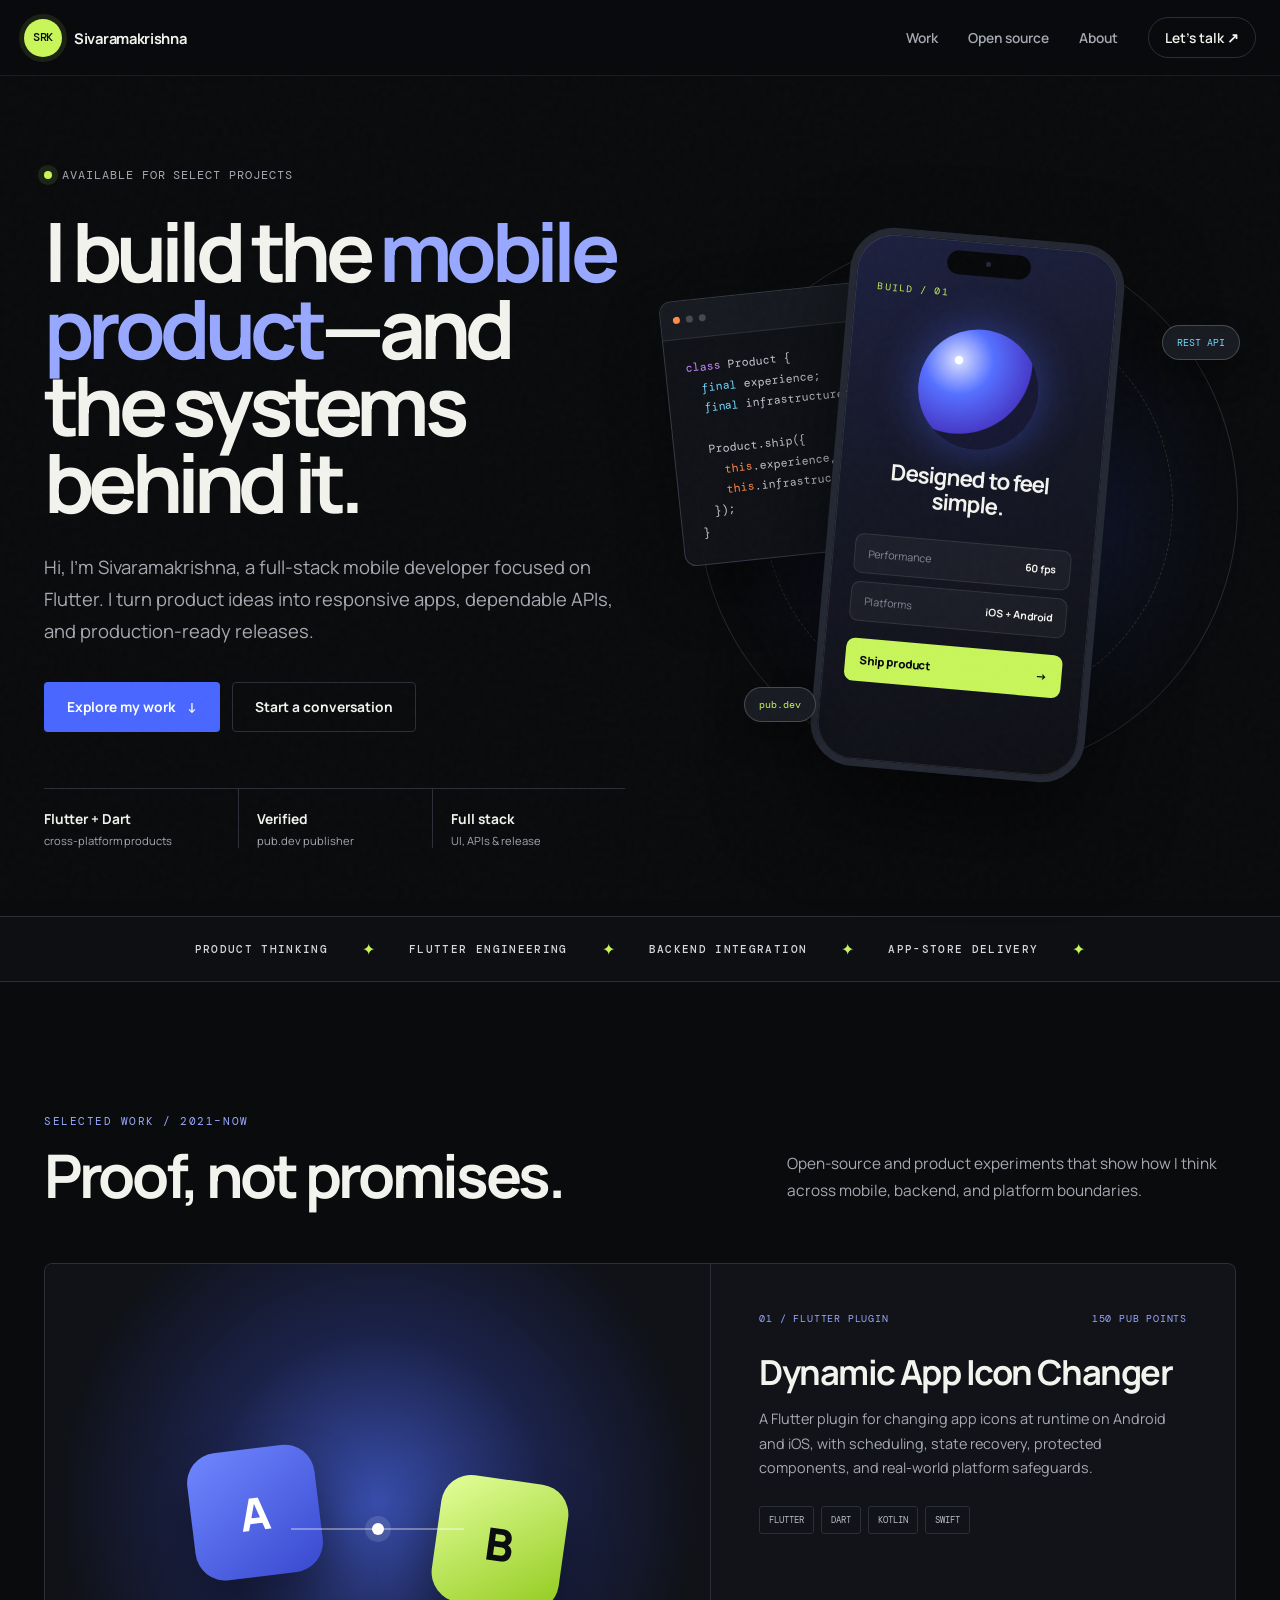
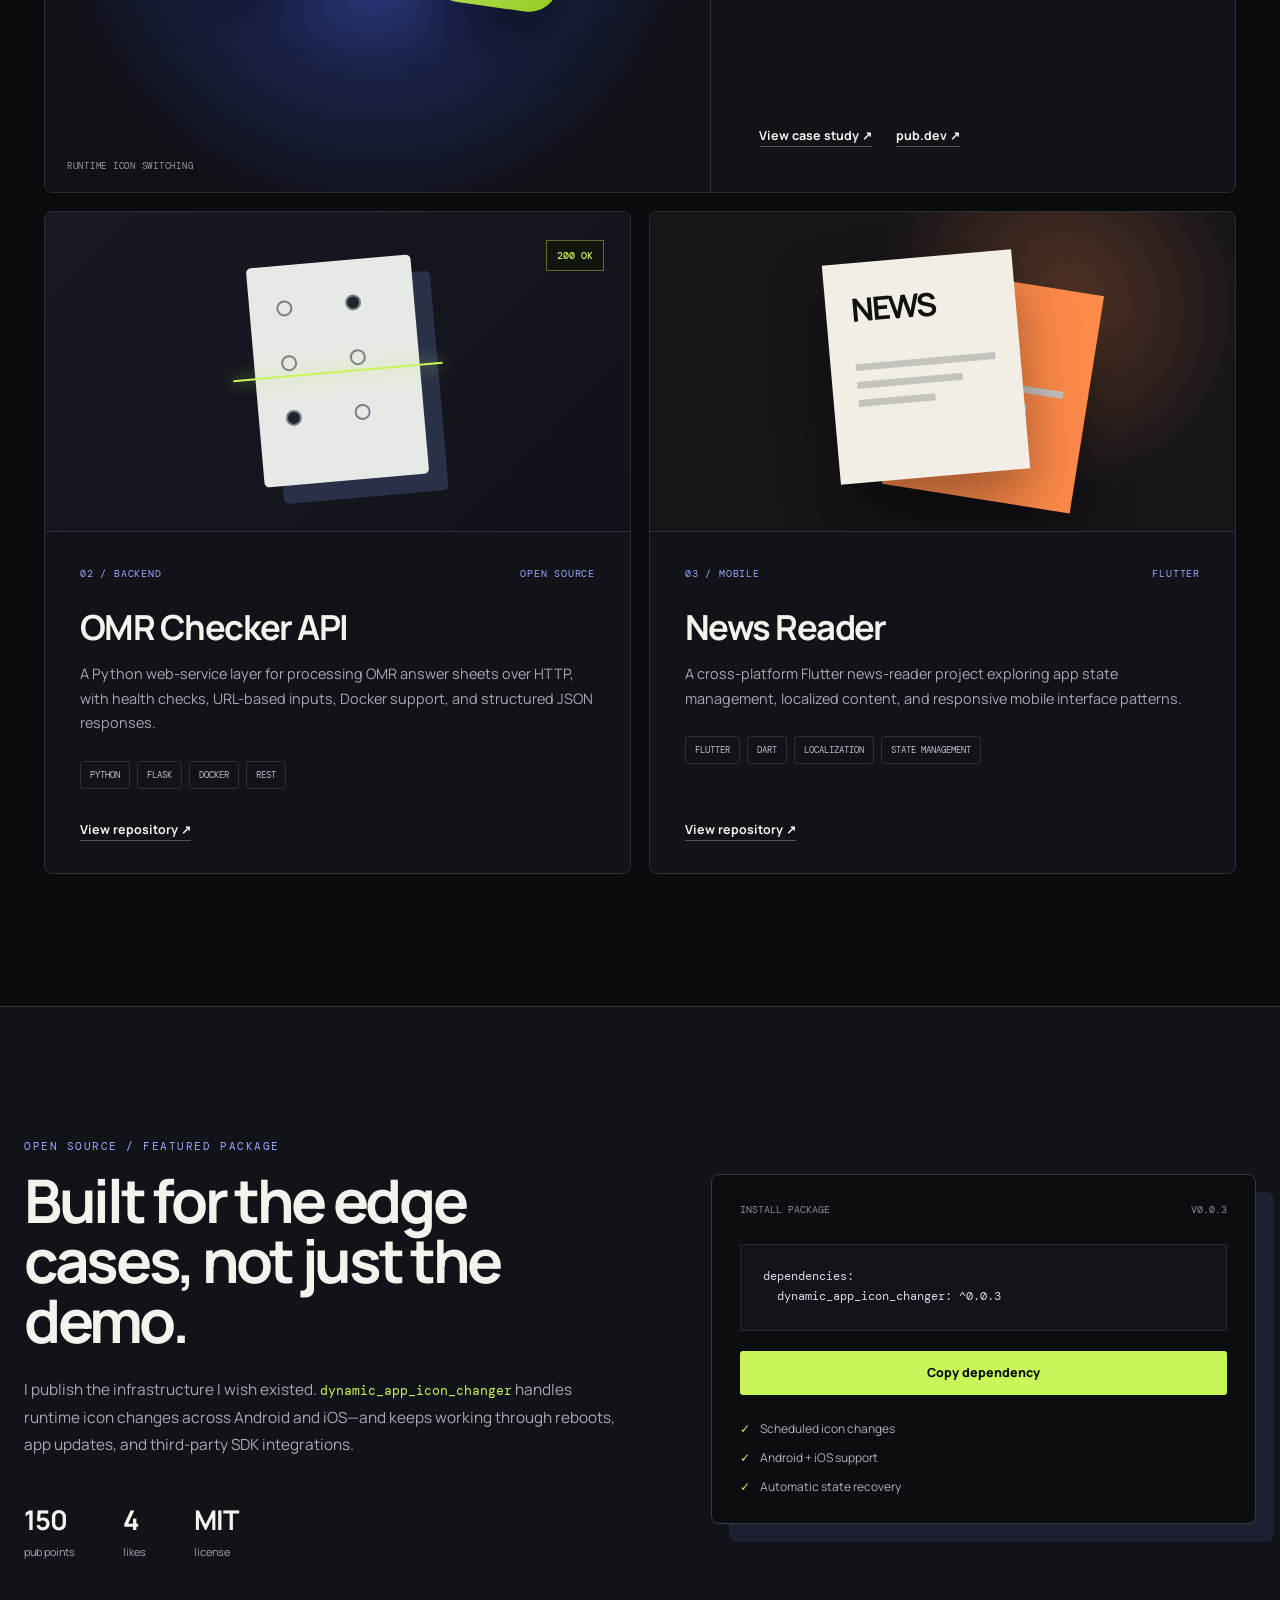
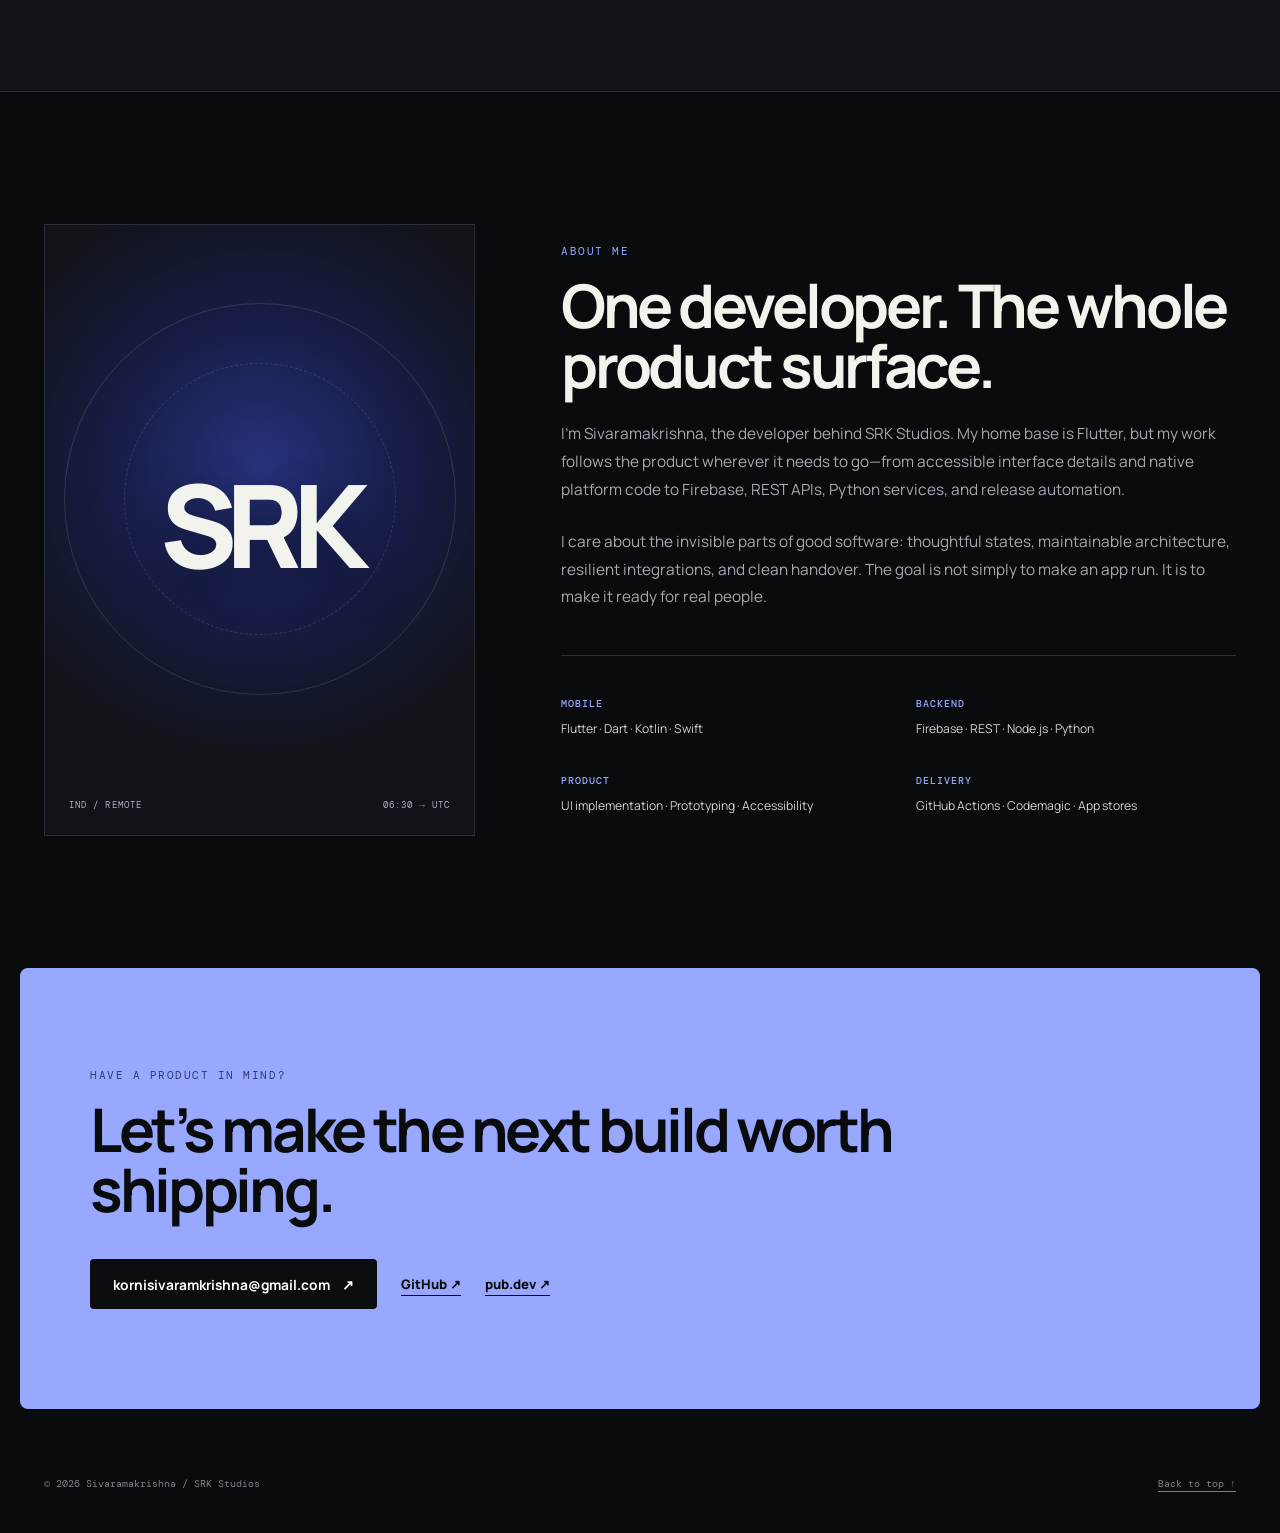
==== index.html @ 1c83c7e8 "feat: redesign site as personal developer portfolio" ====
<!doctype html>
<html lang="en">
<head>
  <meta charset="utf-8">
  <meta name="viewport" content="width=device-width, initial-scale=1">
  <meta name="description" content="Sivaramakrishna is a full-stack mobile developer building polished Flutter apps, reliable APIs, and open-source packages.">
  <meta name="keywords" content="Sivaramakrishna, full-stack mobile developer, Flutter developer, Dart, Firebase, Node.js, SRK Studios">
  <meta property="og:title" content="Sivaramakrishna — Full-stack mobile developer">
  <meta property="og:description" content="Mobile products from interface to infrastructure, plus production-ready open source for Flutter.">
  <meta property="og:type" content="website">
  <meta property="og:url" content="https://srkstudios.art">
  <title>Sivaramakrishna — Full-stack mobile developer</title>
  <link rel="icon" type="image/png" href="/logo.png">
  <link rel="preconnect" href="https://fonts.googleapis.com">
  <link rel="preconnect" href="https://fonts.gstatic.com" crossorigin>
  <link href="https://fonts.googleapis.com/css2?family=DM+Mono:wght@400;500&family=Manrope:wght@400;500;600;700;800&display=swap" rel="stylesheet">
  <link rel="stylesheet" href="/styles.css">
</head>
<body>
  <a class="skip-link" href="#main">Skip to content</a>
  <header class="site-header">
    <a class="brand" href="#top" aria-label="Sivaramakrishna, home"><span class="brand-mark">SRK</span><span>Sivaramakrishna</span></a>
    <nav aria-label="Primary navigation">
      <a href="#work">Work</a><a href="#open-source">Open source</a><a href="#about">About</a>
      <a class="nav-cta" href="mailto:kornisivaramkrishna@gmail.com">Let’s talk <span aria-hidden="true">↗</span></a>
    </nav>
  </header>

  <main id="main">
    <section class="hero" id="top">
      <div class="hero-copy reveal visible">
        <p class="kicker"><span class="status-dot"></span> Available for select projects</p>
        <h1>I build the <span>mobile product</span>—and the systems behind it.</h1>
        <p class="hero-lede">Hi, I’m Sivaramakrishna, a full-stack mobile developer focused on Flutter. I turn product ideas into responsive apps, dependable APIs, and production-ready releases.</p>
        <div class="hero-actions">
          <a class="button button-primary" href="#work">Explore my work <span aria-hidden="true">↓</span></a>
          <a class="button button-ghost" href="mailto:kornisivaramkrishna@gmail.com">Start a conversation</a>
        </div>
        <ul class="proof-list" aria-label="Highlights">
          <li><strong>Flutter + Dart</strong><span>cross-platform products</span></li>
          <li><strong>Verified</strong><span>pub.dev publisher</span></li>
          <li><strong>Full stack</strong><span>UI, APIs &amp; release</span></li>
        </ul>
      </div>

      <div class="hero-visual reveal visible" aria-label="Illustration of a mobile product moving from code to app">
        <div class="orbit orbit-one"></div><div class="orbit orbit-two"></div>
        <div class="code-window">
          <div class="window-bar"><span></span><span></span><span></span><small>product.dart</small></div>
          <pre><code><i>class</i> Product {
  <b>final</b> experience;
  <b>final</b> infrastructure;

  Product.ship({
    <em>this</em>.experience,
    <em>this</em>.infrastructure,
  });
}</code></pre>
        </div>
        <div class="phone-shell">
          <div class="phone-top"><span></span></div><div class="mini-label">BUILD / 01</div><div class="mini-orb"></div>
          <h2>Designed to feel simple.</h2>
          <div class="mini-card"><span>Performance</span><strong>60 fps</strong></div>
          <div class="mini-card"><span>Platforms</span><strong>iOS + Android</strong></div>
          <div class="mini-button">Ship product <span>→</span></div>
        </div>
        <div class="float-chip chip-api">REST API</div><div class="float-chip chip-pub">pub.dev</div>
      </div>
    </section>

    <section class="signal-strip" aria-label="Core capabilities">
      <span>Product thinking</span><i>✦</i><span>Flutter engineering</span><i>✦</i><span>Backend integration</span><i>✦</i><span>App-store delivery</span><i>✦</i>
    </section>

    <section class="section" id="work">
      <div class="section-heading reveal">
        <div><p class="eyebrow">Selected work / 2021–now</p><h2>Proof, not promises.</h2></div>
        <p>Open-source and product experiments that show how I think across mobile, backend, and platform boundaries.</p>
      </div>
      <div class="work-grid">
        <article class="project project-featured reveal">
          <div class="project-visual icon-lab">
            <div class="app-icon icon-a">A</div><div class="app-icon icon-b">B</div><div class="switch-line"><span></span></div><div class="visual-caption">Runtime icon switching</div>
          </div>
          <div class="project-copy">
            <div class="project-meta"><span>01 / Flutter plugin</span><span>150 pub points</span></div>
            <h3>Dynamic App Icon Changer</h3>
            <p>A Flutter plugin for changing app icons at runtime on Android and iOS, with scheduling, state recovery, protected components, and real-world platform safeguards.</p>
            <ul class="tag-list"><li>Flutter</li><li>Dart</li><li>Kotlin</li><li>Swift</li></ul>
            <div class="project-links"><a href="/packages/">View case study <span aria-hidden="true">↗</span></a><a href="https://pub.dev/packages/dynamic_app_icon_changer" target="_blank" rel="noopener">pub.dev <span aria-hidden="true">↗</span></a></div>
          </div>
        </article>

        <article class="project reveal">
          <div class="project-visual omr-visual"><div class="sheet"><span></span><span></span><span></span><span></span><span></span><span></span></div><div class="scan-line"></div><div class="result-badge">200 OK</div></div>
          <div class="project-copy">
            <div class="project-meta"><span>02 / Backend</span><span>Open source</span></div>
            <h3>OMR Checker API</h3>
            <p>A Python web-service layer for processing OMR answer sheets over HTTP, with health checks, URL-based inputs, Docker support, and structured JSON responses.</p>
            <ul class="tag-list"><li>Python</li><li>Flask</li><li>Docker</li><li>REST</li></ul>
            <div class="project-links"><a href="https://github.com/srkstudios/OMR-ANALYZER" target="_blank" rel="noopener">View repository <span aria-hidden="true">↗</span></a></div>
          </div>
        </article>

        <article class="project reveal">
          <div class="project-visual reader-visual"><div class="story-card"><b>NEWS</b><span></span><span></span><span></span></div><div class="story-card story-card-back"><b>LIVE</b><span></span><span></span></div></div>
          <div class="project-copy">
            <div class="project-meta"><span>03 / Mobile</span><span>Flutter</span></div>
            <h3>News Reader</h3>
            <p>A cross-platform Flutter news-reader project exploring app state management, localized content, and responsive mobile interface patterns.</p>
            <ul class="tag-list"><li>Flutter</li><li>Dart</li><li>Localization</li><li>State management</li></ul>
            <div class="project-links"><a href="https://github.com/srkstudios/news" target="_blank" rel="noopener">View repository <span aria-hidden="true">↗</span></a></div>
          </div>
        </article>
      </div>
    </section>

    <section class="section open-source" id="open-source">
      <div class="package-panel reveal">
        <div class="package-intro">
          <p class="eyebrow">Open source / Featured package</p><h2>Built for the edge cases, not just the demo.</h2>
          <p>I publish the infrastructure I wish existed. <code>dynamic_app_icon_changer</code> handles runtime icon changes across Android and iOS—and keeps working through reboots, app updates, and third-party SDK integrations.</p>
          <div class="metric-row"><div><strong>150</strong><span>pub points</span></div><div><strong>4</strong><span>likes</span></div><div><strong>MIT</strong><span>license</span></div></div>
        </div>
        <div class="install-card">
          <div class="install-head"><span>Install package</span><span>v0.0.3</span></div>
          <pre><code>dependencies:
  dynamic_app_icon_changer: ^0.0.3</code></pre>
          <button class="copy-btn" type="button" data-copy="dynamic_app_icon_changer: ^0.0.3">Copy dependency</button>
          <div class="feature-list"><span><i>✓</i> Scheduled icon changes</span><span><i>✓</i> Android + iOS support</span><span><i>✓</i> Automatic state recovery</span></div>
        </div>
      </div>
    </section>

    <section class="section about" id="about">
      <div class="about-grid reveal">
        <div class="portrait-card" aria-hidden="true"><div class="portrait-monogram">SRK</div><div class="portrait-footer"><span>IND / REMOTE</span><span>06:30 → UTC</span></div></div>
        <div class="about-copy">
          <p class="eyebrow">About me</p><h2>One developer. The whole product surface.</h2>
          <p>I’m Sivaramakrishna, the developer behind SRK Studios. My home base is Flutter, but my work follows the product wherever it needs to go—from accessible interface details and native platform code to Firebase, REST APIs, Python services, and release automation.</p>
          <p>I care about the invisible parts of good software: thoughtful states, maintainable architecture, resilient integrations, and clean handover. The goal is not simply to make an app run. It is to make it ready for real people.</p>
          <div class="skills-grid">
            <div><span>Mobile</span><p>Flutter · Dart · Kotlin · Swift</p></div><div><span>Backend</span><p>Firebase · REST · Node.js · Python</p></div>
            <div><span>Product</span><p>UI implementation · Prototyping · Accessibility</p></div><div><span>Delivery</span><p>GitHub Actions · Codemagic · App stores</p></div>
          </div>
        </div>
      </div>
    </section>

    <section class="contact-section reveal" id="contact">
      <p class="eyebrow">Have a product in mind?</p><h2>Let’s make the next build worth shipping.</h2>
      <div class="contact-actions">
        <a class="button button-light" href="mailto:kornisivaramkrishna@gmail.com">kornisivaramkrishna@gmail.com <span aria-hidden="true">↗</span></a>
        <a class="text-link" href="https://github.com/srkstudios" target="_blank" rel="noopener">GitHub ↗</a>
        <a class="text-link" href="https://pub.dev/publishers/srkstudios.art/packages" target="_blank" rel="noopener">pub.dev ↗</a>
      </div>
    </section>
  </main>
  <footer><span>© 2026 Sivaramakrishna / SRK Studios</span><a href="#top">Back to top ↑</a></footer>
  <script src="/script.js"></script>
</body>
</html>
---- styles.css ----
:root {
  --bg: #0a0b0d;
  --surface: #111318;
  --surface-2: #171a20;
  --ink: #f3f3ee;
  --muted: #a6a9b2;
  --line: #2b2f38;
  --blue: #4967ff;
  --blue-soft: #98a8ff;
  --lime: #c7f55a;
  --orange: #ff8b4a;
  --max: 1240px;
}

* { box-sizing: border-box; margin: 0; padding: 0; }
html { scroll-behavior: smooth; scroll-padding-top: 92px; }
body { background: var(--bg); color: var(--ink); font-family: "Manrope", sans-serif; min-height: 100vh; overflow-x: hidden; -webkit-font-smoothing: antialiased; }
body::before { content: ""; position: fixed; inset: 0; pointer-events: none; opacity: .16; z-index: 20; background-image: url("data:image/svg+xml,%3Csvg viewBox='0 0 160 160' xmlns='http://www.w3.org/2000/svg'%3E%3Cfilter id='n'%3E%3CfeTurbulence type='fractalNoise' baseFrequency='.9' numOctaves='2' stitchTiles='stitch'/%3E%3C/filter%3E%3Crect width='100%25' height='100%25' filter='url(%23n)' opacity='.12'/%3E%3C/svg%3E"); }
a { color: inherit; }
code, pre, .eyebrow, .kicker, .project-meta, .tag-list, .mini-label, .float-chip, .visual-caption, .portrait-footer { font-family: "DM Mono", monospace; }
::selection { color: #050506; background: var(--lime); }
.skip-link { position: fixed; left: 1rem; top: -4rem; z-index: 1000; padding: .75rem 1rem; background: var(--lime); color: #000; text-decoration: none; }
.skip-link:focus { top: 1rem; }

.site-header { height: 76px; width: 100%; padding: 0 max(24px, calc((100vw - var(--max)) / 2)); display: flex; align-items: center; justify-content: space-between; position: fixed; inset: 0 0 auto; z-index: 50; background: rgba(10,11,13,.78); backdrop-filter: blur(18px); border-bottom: 1px solid rgba(255,255,255,.08); }
.brand { display: flex; align-items: center; gap: 12px; text-decoration: none; font-size: .92rem; font-weight: 700; letter-spacing: -.02em; }
.brand-mark { display: grid; place-items: center; width: 38px; height: 38px; border-radius: 50%; color: #0a0b0d; background: var(--lime); font: 500 .72rem "DM Mono", monospace; box-shadow: 0 0 0 5px rgba(199,245,90,.1); }
nav { display: flex; align-items: center; gap: 30px; }
nav a { color: var(--muted); text-decoration: none; font-size: .86rem; font-weight: 600; transition: color .2s ease; }
nav a:hover, nav a:focus-visible { color: var(--ink); }
nav .nav-cta { color: var(--ink); padding: 10px 16px; border: 1px solid var(--line); border-radius: 100px; }
nav .nav-cta:hover { border-color: var(--blue-soft); }

main { padding-top: 76px; }
.hero { min-height: calc(100svh - 76px); max-width: var(--max); margin: auto; padding: 86px 24px 68px; display: grid; grid-template-columns: 1.04fr .96fr; align-items: center; gap: 74px; }
.kicker { display: inline-flex; align-items: center; gap: 10px; color: var(--muted); font-size: .75rem; letter-spacing: .08em; text-transform: uppercase; margin-bottom: 30px; }
.status-dot { width: 8px; height: 8px; border-radius: 50%; background: var(--lime); box-shadow: 0 0 0 6px rgba(199,245,90,.1); }
.hero h1 { max-width: 720px; font-size: clamp(3.3rem, 6.4vw, 6.7rem); line-height: .94; letter-spacing: -.07em; font-weight: 700; }
.hero h1 span { color: var(--blue-soft); }
.hero-lede { max-width: 650px; margin-top: 30px; color: var(--muted); font-size: clamp(1rem, 1.5vw, 1.15rem); line-height: 1.75; }
.hero-actions { display: flex; flex-wrap: wrap; gap: 12px; margin-top: 34px; }
.button { min-height: 50px; display: inline-flex; align-items: center; justify-content: center; gap: 12px; padding: 0 22px; border-radius: 4px; font-size: .86rem; font-weight: 700; text-decoration: none; border: 1px solid transparent; transition: transform .2s ease, background .2s ease, border-color .2s ease; }
.button:hover { transform: translateY(-3px); }
.button-primary { color: #fff; background: var(--blue); }
.button-primary:hover { background: #5f78ff; }
.button-ghost { border-color: var(--line); color: var(--ink); }
.button-ghost:hover { border-color: var(--muted); }
.proof-list { list-style: none; display: grid; grid-template-columns: repeat(3, 1fr); gap: 0; margin-top: 56px; border-top: 1px solid var(--line); }
.proof-list li { padding: 20px 12px 0 0; display: flex; flex-direction: column; gap: 5px; }
.proof-list li + li { padding-left: 18px; border-left: 1px solid var(--line); }
.proof-list strong { font-size: .86rem; }
.proof-list span { color: var(--muted); font-size: .7rem; }

.hero-visual { min-height: 600px; position: relative; isolation: isolate; display: grid; place-items: center; }
.hero-visual::before { content: ""; position: absolute; inset: 8% 0 4% 5%; z-index: -3; border-radius: 50%; background: radial-gradient(circle, rgba(73,103,255,.34), rgba(73,103,255,.05) 48%, transparent 70%); filter: blur(15px); }
.orbit { position: absolute; border: 1px solid rgba(255,255,255,.13); border-radius: 50%; z-index: -2; }
.orbit-one { width: 540px; height: 540px; }
.orbit-two { width: 410px; height: 410px; border-style: dashed; animation: rotate 30s linear infinite; }
@keyframes rotate { to { transform: rotate(360deg); } }
.phone-shell { width: 275px; min-height: 540px; position: relative; z-index: 3; padding: 46px 22px 22px; border: 7px solid #242833; border-radius: 44px; background: linear-gradient(160deg, #1d2140 0%, #151725 45%, #0f1015 100%); box-shadow: 0 40px 90px rgba(0,0,0,.55), inset 0 0 0 1px rgba(255,255,255,.1); transform: rotate(5deg); }
.phone-top { position: absolute; top: 10px; left: 50%; transform: translateX(-50%); width: 84px; height: 24px; border-radius: 20px; background: #07080a; }
.phone-top span { display: block; width: 5px; height: 5px; margin: 9px auto; border-radius: 50%; background: #252936; }
.mini-label { color: var(--lime); font-size: .6rem; letter-spacing: .12em; }
.mini-orb { width: 120px; height: 120px; margin: 28px auto 18px; border-radius: 50%; background: radial-gradient(circle at 32% 27%, #fff 0 3%, #c9d1ff 4%, #5570ff 29%, #4739c9 61%, #171833 62%); box-shadow: 0 0 46px rgba(73,103,255,.45); }
.phone-shell h2 { font-size: 1.4rem; line-height: 1.1; letter-spacing: -.04em; text-align: center; margin: 0 auto 26px; max-width: 200px; }
.mini-card { display: flex; justify-content: space-between; align-items: center; padding: 12px 13px; margin-top: 8px; border: 1px solid rgba(255,255,255,.1); background: rgba(255,255,255,.04); border-radius: 9px; font-size: .67rem; }
.mini-card span { color: #858a98; }
.mini-card strong { font-size: .65rem; }
.mini-button { display: flex; justify-content: space-between; padding: 14px; margin-top: 17px; border-radius: 9px; color: #090b0d; background: var(--lime); font-size: .72rem; font-weight: 800; }
.code-window { width: 325px; position: absolute; top: 80px; left: -28px; z-index: 1; border: 1px solid #343944; border-radius: 12px; background: rgba(17,19,24,.93); box-shadow: 0 25px 60px rgba(0,0,0,.4); transform: rotate(-6deg); overflow: hidden; }
.window-bar { height: 38px; display: flex; gap: 6px; align-items: center; padding: 0 12px; background: #171a20; border-bottom: 1px solid var(--line); }
.window-bar > span { width: 7px; height: 7px; border-radius: 50%; background: #444953; }
.window-bar > span:first-child { background: var(--orange); }
.window-bar small { margin-left: auto; color: #747984; font: 400 .58rem "DM Mono", monospace; }
.code-window pre { padding: 20px; color: #c9ccd3; font-size: .72rem; line-height: 1.8; }
.code-window i { color: #c78aff; font-style: normal; }.code-window b { color: #72d9ff; font-weight: 400; }.code-window em { color: var(--orange); font-style: normal; }
.float-chip { position: absolute; z-index: 5; padding: 10px 14px; border: 1px solid rgba(255,255,255,.2); border-radius: 100px; background: #181b21; font-size: .62rem; box-shadow: 0 14px 30px rgba(0,0,0,.35); }
.chip-api { right: -4px; top: 120px; color: #72d9ff; }.chip-pub { left: 45px; bottom: 83px; color: var(--lime); }

.signal-strip { width: 100%; min-height: 66px; display: flex; justify-content: center; align-items: center; gap: 34px; padding: 16px 24px; border-top: 1px solid var(--line); border-bottom: 1px solid var(--line); background: #0d0f12; overflow: hidden; white-space: nowrap; }
.signal-strip span { color: #d5d7dc; font: 500 .7rem "DM Mono", monospace; text-transform: uppercase; letter-spacing: .12em; }
.signal-strip i { color: var(--lime); font-style: normal; }

.section { max-width: var(--max); margin: 0 auto; padding: 132px 24px; }
.section-heading { display: grid; grid-template-columns: 1.2fr .8fr; align-items: end; gap: 70px; margin-bottom: 58px; }
.eyebrow { margin-bottom: 17px; color: var(--blue-soft); font-size: .68rem; letter-spacing: .14em; text-transform: uppercase; }
.section-heading h2, .package-intro h2, .about-copy h2, .contact-section h2, .package-hero h1 { font-size: clamp(2.4rem, 4.7vw, 4.7rem); line-height: 1; letter-spacing: -.055em; }
.section-heading > p { color: var(--muted); font-size: .96rem; line-height: 1.75; max-width: 460px; }
.work-grid { display: grid; grid-template-columns: 1fr 1fr; gap: 18px; }
.project { display: grid; grid-template-rows: 320px auto; overflow: hidden; border: 1px solid var(--line); border-radius: 8px; background: var(--surface); }
.project-featured { grid-column: 1 / -1; grid-template-columns: 1.12fr .88fr; grid-template-rows: auto; min-height: 530px; }
.project-visual { min-height: 280px; position: relative; overflow: hidden; border-bottom: 1px solid var(--line); background: #151720; }
.project-featured .project-visual { border: 0; border-right: 1px solid var(--line); }
.project-copy { padding: 35px; display: flex; flex-direction: column; align-items: flex-start; }
.project-featured .project-copy { padding: 48px; justify-content: center; }
.project-meta { width: 100%; display: flex; justify-content: space-between; gap: 16px; color: var(--blue-soft); font-size: .62rem; letter-spacing: .08em; text-transform: uppercase; }
.project h3 { margin-top: 28px; font-size: clamp(1.65rem, 2.7vw, 2.7rem); line-height: 1.08; letter-spacing: -.045em; }
.project p { color: var(--muted); line-height: 1.7; margin-top: 17px; font-size: .9rem; }
.tag-list { list-style: none; display: flex; flex-wrap: wrap; gap: 7px; margin-top: 25px; }
.tag-list li { padding: 7px 9px; border: 1px solid var(--line); border-radius: 3px; color: #bbbfc7; font-size: .57rem; text-transform: uppercase; }
.project-links { display: flex; flex-wrap: wrap; gap: 24px; margin-top: auto; padding-top: 32px; }
.project-links a { text-underline-offset: 6px; text-decoration-color: #4f535d; font-size: .78rem; font-weight: 700; }
.project-links a:hover { color: var(--lime); }

.icon-lab { background: radial-gradient(circle at 50% 45%, #384dab 0%, #1b2249 38%, #101218 72%); }
.app-icon { width: 128px; height: 128px; display: grid; place-items: center; position: absolute; top: 50%; border-radius: 30px; font-size: 2.8rem; font-weight: 800; box-shadow: 0 30px 50px rgba(0,0,0,.4); }
.icon-a { left: 22%; color: #fff; background: linear-gradient(145deg,#6f87ff,#3949cf); transform: translateY(-62%) rotate(-7deg); }
.icon-b { right: 22%; color: #0b0d10; background: linear-gradient(145deg,#e4ff9b,#91ca1d); transform: translateY(-38%) rotate(8deg); }
.switch-line { height: 2px; position: absolute; left: 37%; right: 37%; top: 50%; background: rgba(255,255,255,.35); }
.switch-line span { width: 12px; height: 12px; position: absolute; left: 50%; top: 50%; border-radius: 50%; background: #fff; transform: translate(-50%,-50%); box-shadow: 0 0 0 7px rgba(255,255,255,.12); }
.visual-caption { position: absolute; left: 22px; bottom: 20px; color: rgba(255,255,255,.58); font-size: .58rem; letter-spacing: .08em; text-transform: uppercase; }
.omr-visual { display: grid; place-items: center; background: linear-gradient(135deg,#171923,#111219); }
.sheet { width: 165px; height: 220px; display: grid; grid-template-columns: repeat(2,1fr); gap: 15px 26px; padding: 35px 27px; border-radius: 5px; background: #e7e9e4; transform: rotate(-5deg); box-shadow: 18px 18px 0 #2a3048; }
.sheet span { width: 16px; height: 16px; border: 2px solid #79808b; border-radius: 50%; }.sheet span:nth-child(2),.sheet span:nth-child(5) { background: #20242b; }
.scan-line { width: 210px; height: 2px; position: absolute; top: 50%; background: var(--lime); box-shadow: 0 0 16px var(--lime); transform: rotate(-5deg); }
.result-badge { position: absolute; right: 26px; top: 28px; padding: 8px 10px; border: 1px solid rgba(199,245,90,.4); color: var(--lime); font: 500 .62rem "DM Mono", monospace; background: #12150e; }
.reader-visual { background: radial-gradient(circle at 70% 30%, rgba(255,139,74,.28), transparent 40%), #171519; }
.story-card { width: 190px; height: 220px; position: absolute; left: calc(50% - 112px); top: 45px; z-index: 2; padding: 25px; background: #f2eee6; color: #111; transform: rotate(-5deg); box-shadow: 0 28px 60px rgba(0,0,0,.38); }
.story-card b { display: block; font-size: 2rem; letter-spacing: -.07em; margin-bottom: 32px; }.story-card span { display: block; height: 7px; margin-top: 11px; background: #c5c3bd; }.story-card span:nth-of-type(2) { width: 76%; }.story-card span:nth-of-type(3) { width: 55%; }
.story-card-back { left: calc(50% - 45px); top: 68px; z-index: 1; background: var(--orange); transform: rotate(9deg); }

.open-source { max-width: none; padding-left: max(24px, calc((100vw - var(--max)) / 2)); padding-right: max(24px, calc((100vw - var(--max)) / 2)); background: #111319; border-top: 1px solid var(--line); border-bottom: 1px solid var(--line); }
.package-panel { max-width: var(--max); margin: auto; display: grid; grid-template-columns: 1.05fr .95fr; gap: 85px; align-items: center; }
.package-intro > p:not(.eyebrow) { max-width: 650px; margin-top: 26px; color: var(--muted); font-size: .96rem; line-height: 1.8; }.package-intro code { color: var(--lime); font-size: .82em; }
.metric-row { display: flex; gap: 48px; margin-top: 42px; }.metric-row div { display: flex; flex-direction: column; gap: 6px; }.metric-row strong { font-size: 1.7rem; letter-spacing: -.04em; }.metric-row span { color: var(--muted); font-size: .68rem; }
.install-card { padding: 28px; border: 1px solid #353a45; border-radius: 8px; background: #0c0d10; box-shadow: 18px 18px 0 #1c2030; }
.install-head { display: flex; justify-content: space-between; color: #8a8f99; font: 400 .65rem "DM Mono", monospace; text-transform: uppercase; }
.install-card pre { margin: 28px 0 20px; padding: 22px; overflow-x: auto; border: 1px solid #252933; color: #d6dae3; background: #121419; font-size: .72rem; line-height: 1.8; }
.copy-btn { width: 100%; height: 44px; border: 0; border-radius: 3px; color: #080a0b; background: var(--lime); font-family: "Manrope",sans-serif; font-size: .78rem; font-weight: 800; cursor: pointer; }
.copy-btn:hover { background: #d8ff7c; }.feature-list { display: grid; gap: 12px; margin-top: 25px; color: #aeb2bc; font-size: .75rem; }.feature-list i { color: var(--lime); font-style: normal; margin-right: 8px; }

.about-grid { display: grid; grid-template-columns: .78fr 1.22fr; gap: 86px; align-items: stretch; }
.portrait-card { min-height: 560px; display: flex; flex-direction: column; justify-content: space-between; position: relative; overflow: hidden; padding: 24px; border: 1px solid var(--line); background: radial-gradient(circle at 50% 40%, #28327e 0%, #171d46 35%, #111319 68%); }
.portrait-card::before,.portrait-card::after { content: ""; width: 390px; height: 390px; position: absolute; left: 50%; top: 45%; border: 1px solid rgba(255,255,255,.12); border-radius: 50%; transform: translate(-50%,-50%); }.portrait-card::after { width: 270px; height: 270px; border-style: dashed; }
.portrait-monogram { position: relative; z-index: 2; margin: auto; font-size: clamp(4.5rem, 9vw, 8.5rem); font-weight: 800; letter-spacing: -.09em; text-shadow: 0 15px 45px rgba(0,0,0,.4); }
.portrait-footer { display: flex; justify-content: space-between; position: relative; z-index: 2; color: #aeb2c4; font-size: .56rem; letter-spacing: .12em; }
.about-copy { padding: 20px 0; }.about-copy > p:not(.eyebrow) { margin-top: 25px; color: var(--muted); font-size: .96rem; line-height: 1.8; }
.skills-grid { display: grid; grid-template-columns: 1fr 1fr; gap: 28px 34px; margin-top: 44px; padding-top: 34px; border-top: 1px solid var(--line); }.skills-grid span { color: var(--blue-soft); font: 500 .64rem "DM Mono", monospace; text-transform: uppercase; letter-spacing: .1em; }.skills-grid p { margin-top: 8px; color: #d0d3da; font-size: .76rem; line-height: 1.55; }
.contact-section { max-width: var(--max); margin: 0 auto 24px; padding: 100px 70px; border-radius: 8px; color: #090b0d; background: var(--blue-soft); }
.contact-section .eyebrow { color: #303b77; }.contact-section h2 { max-width: 900px; }
.contact-actions { display: flex; align-items: center; flex-wrap: wrap; gap: 24px; margin-top: 40px; }.button-light { background: #0b0d10; color: #fff; }.text-link { font-size: .82rem; font-weight: 800; text-underline-offset: 6px; }
footer { max-width: var(--max); min-height: 100px; margin: auto; padding: 0 24px; display: flex; align-items: center; justify-content: space-between; color: #7d818a; font: 400 .62rem "DM Mono", monospace; }footer a { text-underline-offset: 4px; }

/* Package detail page */
.package-main { padding-top: 76px; }
.package-hero { max-width: var(--max); margin: auto; padding: 105px 24px 70px; }
.package-breadcrumb { display: inline-flex; gap: 10px; color: var(--muted); font: 400 .7rem "DM Mono", monospace; text-decoration: none; }.package-breadcrumb:hover { color: var(--ink); }
.package-hero-grid { display: grid; grid-template-columns: 1.08fr .92fr; gap: 70px; align-items: center; margin-top: 60px; }
.package-hero h1 { overflow-wrap: anywhere; }.package-hero .package-summary { max-width: 690px; margin-top: 25px; color: var(--muted); line-height: 1.8; }
.package-badges { display: flex; flex-wrap: wrap; gap: 8px; margin-top: 27px; }.package-badges span { padding: 7px 9px; border: 1px solid var(--line); color: #bdc0c8; font: 400 .6rem "DM Mono", monospace; text-transform: uppercase; }
.package-actions { display: flex; flex-wrap: wrap; gap: 12px; margin-top: 34px; }
.package-content { max-width: var(--max); margin: auto; padding: 20px 24px 120px; }.package-content h2 { margin: 75px 0 28px; font-size: clamp(2rem,4vw,3.6rem); letter-spacing: -.05em; }.package-content h3 { margin: 35px 0 15px; font-size: 1.25rem; }.package-content p { color: var(--muted); line-height: 1.8; }.package-content pre { margin: 20px 0; padding: 24px; border: 1px solid var(--line); overflow-x: auto; background: #111318; color: #d9dce2; font-size: .75rem; line-height: 1.7; }
.feature-grid { display: grid; grid-template-columns: repeat(3,1fr); gap: 14px; }.feature-card { padding: 25px; border: 1px solid var(--line); background: var(--surface); }.feature-card b { display: block; margin-bottom: 9px; font-size: .86rem; }.feature-card p { font-size: .78rem; }.platform-table { width: 100%; border-collapse: collapse; border: 1px solid var(--line); }.platform-table th,.platform-table td { padding: 15px; border-bottom: 1px solid var(--line); text-align: left; font-size: .77rem; }.platform-table th { color: var(--blue-soft); font: 500 .63rem "DM Mono", monospace; text-transform: uppercase; }.platform-table td { color: var(--muted); }.check { color: var(--lime); }

.reveal { opacity: 0; transform: translateY(22px); transition: opacity .65s ease, transform .65s ease; }.reveal.visible { opacity: 1; transform: none; }
@media (prefers-reduced-motion: reduce) { html { scroll-behavior: auto; }.reveal { opacity: 1; transform: none; transition: none; }.orbit-two { animation: none; } }

@media (max-width: 980px) {
  nav > a:not(.nav-cta) { display: none; }
  .hero { grid-template-columns: 1fr; padding-top: 70px; }.hero-copy { text-align: center; }.hero-lede { margin-inline: auto; }.hero-actions { justify-content: center; }.hero-visual { min-height: 580px; max-width: 610px; width: 100%; margin: auto; }.code-window { left: 2%; }
  .section-heading,.package-panel,.about-grid,.package-hero-grid { grid-template-columns: 1fr; }.section-heading { gap: 24px; }.project-featured { grid-template-columns: 1fr; grid-template-rows: 400px auto; }.project-featured .project-visual { border-right: 0; border-bottom: 1px solid var(--line); }.package-panel,.about-grid { gap: 55px; }.portrait-card { min-height: 460px; }.feature-grid { grid-template-columns: 1fr 1fr; }
}
@media (max-width: 680px) {
  .site-header { height: 68px; }.brand > span:last-child { display: none; }.nav-cta { padding: 9px 13px !important; }
  main,.package-main { padding-top: 68px; }.hero { min-height: auto; padding: 66px 20px 50px; gap: 32px; }.hero h1 { font-size: clamp(3rem, 14vw, 4.7rem); }.hero-lede { font-size: .98rem; }.proof-list { margin-top: 43px; }.proof-list li { padding-top: 16px; }.proof-list li + li { padding-left: 9px; }.proof-list span { display: none; }.proof-list strong { font-size: .68rem; }
  .hero-visual { min-height: 470px; transform: scale(.86); margin: -35px 0; }.orbit-one { width: 430px; height: 430px; }.orbit-two { width: 330px; height: 330px; }.phone-shell { width: 240px; min-height: 480px; }.code-window { width: 270px; top: 70px; left: -9%; }.float-chip { display: none; }
  .signal-strip { justify-content: flex-start; gap: 20px; overflow-x: auto; }.section { padding: 90px 20px; }.work-grid { grid-template-columns: 1fr; }.project-featured { grid-column: auto; grid-template-rows: 320px auto; }.project { grid-template-rows: 270px auto; }.project-copy,.project-featured .project-copy { padding: 28px; }.project-meta { font-size: .56rem; }.project-links { margin-top: 4px; }.icon-a { left: 15%; }.icon-b { right: 15%; }
  .metric-row { gap: 28px; }.metric-row strong { font-size: 1.35rem; }.install-card { box-shadow: 10px 10px 0 #1c2030; }.skills-grid { grid-template-columns: 1fr; }.contact-section { margin: 0 12px 12px; padding: 65px 24px; }.contact-actions { align-items: stretch; flex-direction: column; }.button-light { font-size: .7rem; padding-inline: 12px; }.contact-actions .text-link { padding: 5px; }.feature-grid { grid-template-columns: 1fr; }.package-hero { padding-top: 75px; }.package-actions .button { width: 100%; }
  footer { min-height: 90px; padding: 0 20px; gap: 20px; }
}
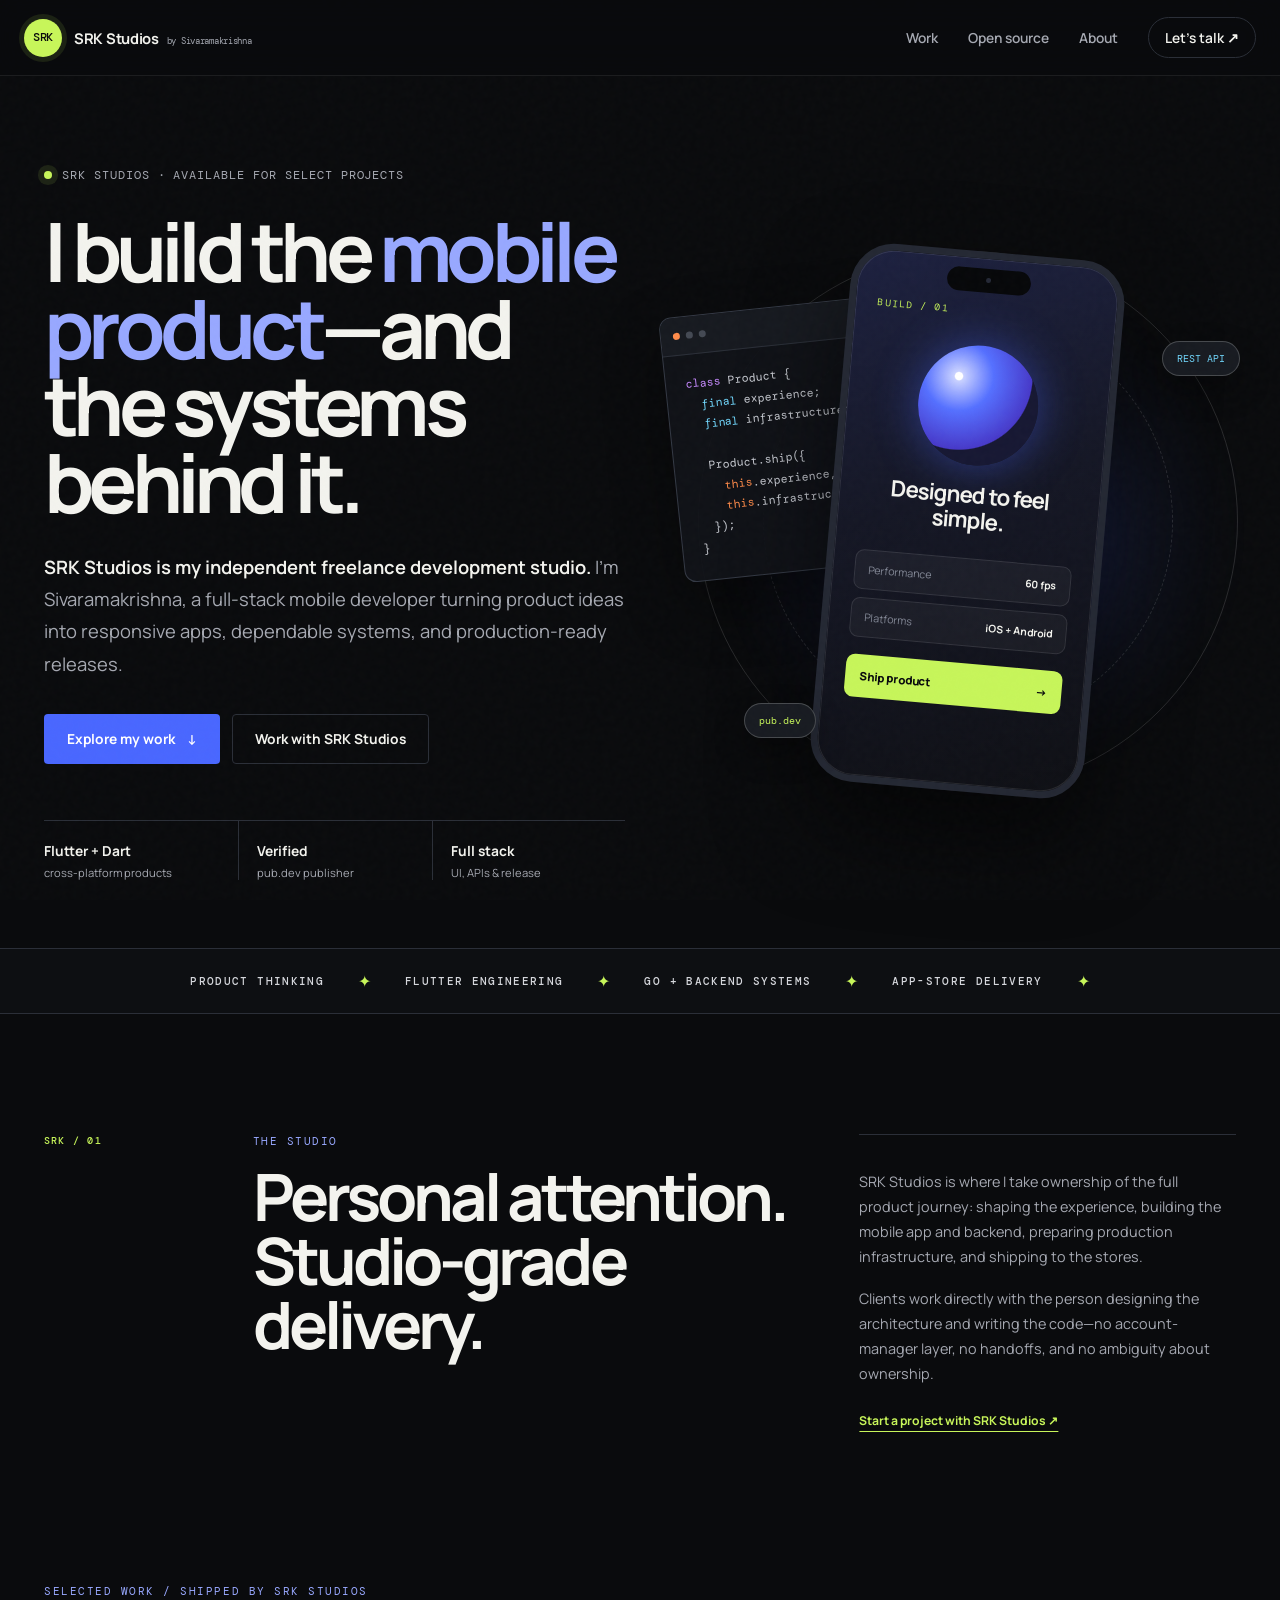
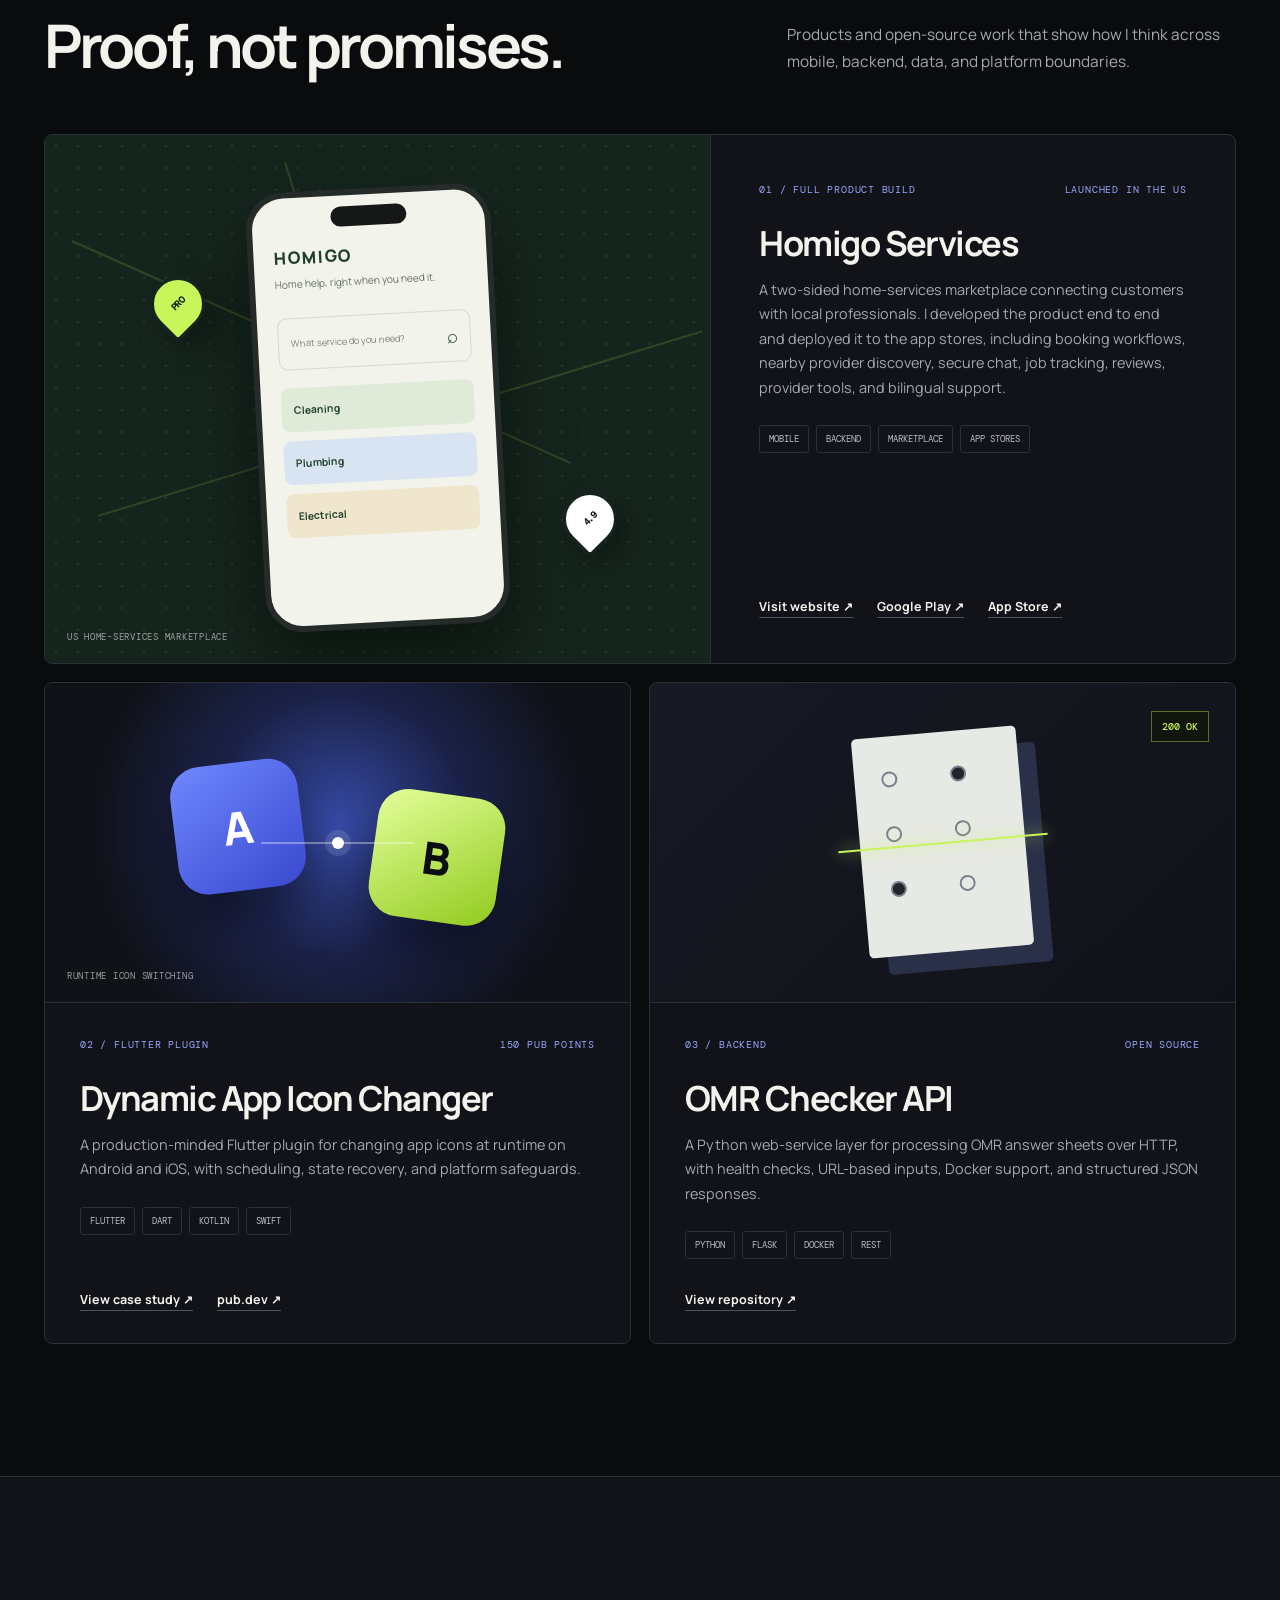
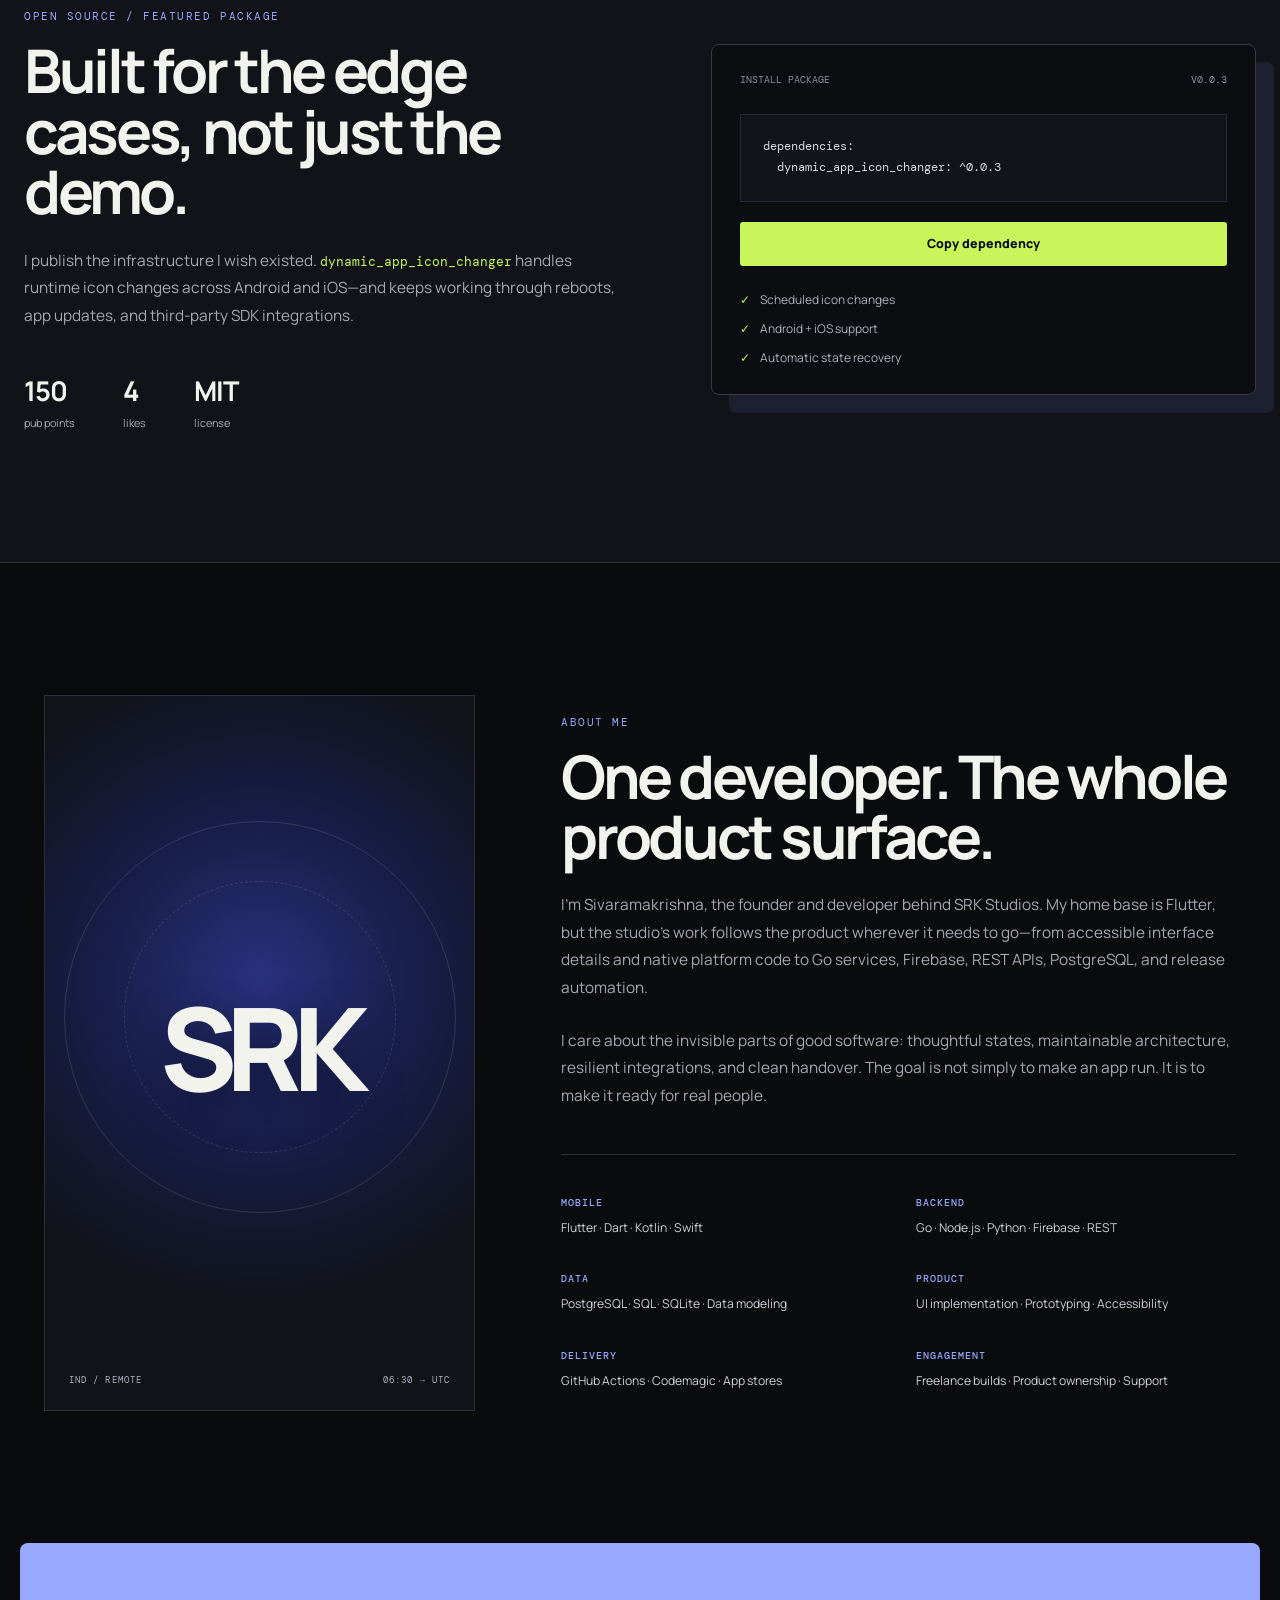
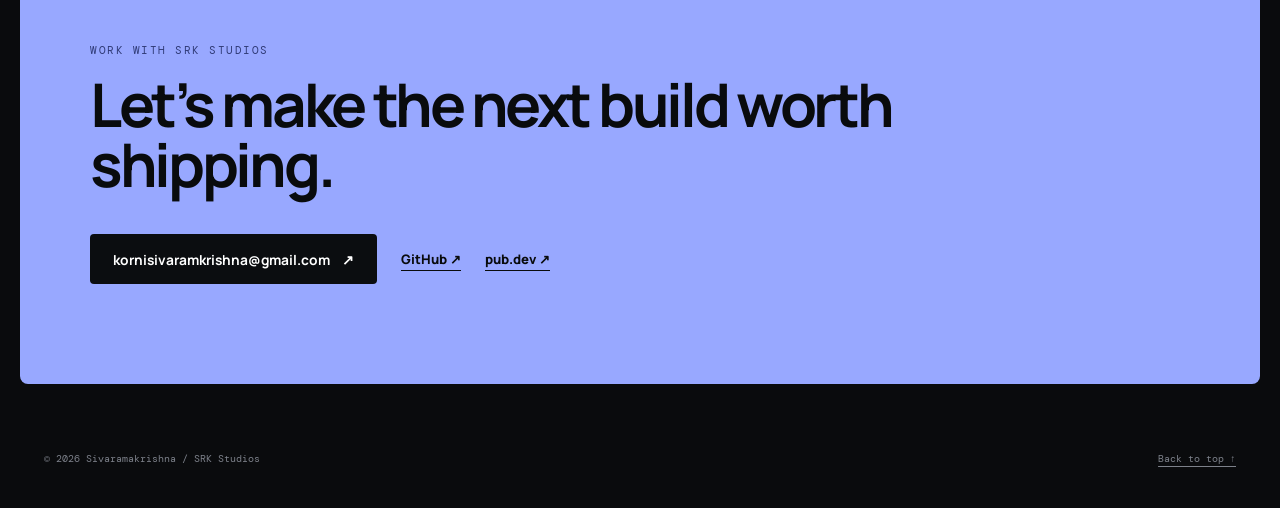
==== commit b7969ed1: "feat: highlight SRK Studios and Homigo launch" ====
--- a/index.html
+++ b/index.html
@@ -3,13 +3,13 @@
 <head>
   <meta charset="utf-8">
   <meta name="viewport" content="width=device-width, initial-scale=1">
-  <meta name="description" content="Sivaramakrishna is a full-stack mobile developer building polished Flutter apps, reliable APIs, and open-source packages.">
-  <meta name="keywords" content="Sivaramakrishna, full-stack mobile developer, Flutter developer, Dart, Firebase, Node.js, SRK Studios">
-  <meta property="og:title" content="Sivaramakrishna — Full-stack mobile developer">
-  <meta property="og:description" content="Mobile products from interface to infrastructure, plus production-ready open source for Flutter.">
+  <meta name="description" content="SRK Studios is Sivaramakrishna’s independent freelance studio for full-stack mobile products, Flutter engineering, backend systems, and app-store delivery.">
+  <meta name="keywords" content="SRK Studios, Sivaramakrishna, full-stack mobile developer, Flutter developer, Go, PostgreSQL, Dart, freelance app development">
+  <meta property="og:title" content="SRK Studios — Full-stack mobile development">
+  <meta property="og:description" content="Independent mobile product studio by Sivaramakrishna—from interface and backend to app-store launch.">
   <meta property="og:type" content="website">
   <meta property="og:url" content="https://srkstudios.art">
-  <title>Sivaramakrishna — Full-stack mobile developer</title>
+  <title>SRK Studios — Full-stack mobile development</title>
   <link rel="icon" type="image/png" href="/logo.png">
   <link rel="preconnect" href="https://fonts.googleapis.com">
   <link rel="preconnect" href="https://fonts.gstatic.com" crossorigin>
@@ -19,7 +19,7 @@
 <body>
   <a class="skip-link" href="#main">Skip to content</a>
   <header class="site-header">
-    <a class="brand" href="#top" aria-label="Sivaramakrishna, home"><span class="brand-mark">SRK</span><span>Sivaramakrishna</span></a>
+    <a class="brand" href="#top" aria-label="SRK Studios, home"><span class="brand-mark">SRK</span><span>SRK Studios <small>by Sivaramakrishna</small></span></a>
     <nav aria-label="Primary navigation">
       <a href="#work">Work</a><a href="#open-source">Open source</a><a href="#about">About</a>
       <a class="nav-cta" href="mailto:kornisivaramkrishna@gmail.com">Let’s talk <span aria-hidden="true">↗</span></a>
@@ -29,12 +29,12 @@
   <main id="main">
     <section class="hero" id="top">
       <div class="hero-copy reveal visible">
-        <p class="kicker"><span class="status-dot"></span> Available for select projects</p>
+        <p class="kicker"><span class="status-dot"></span> SRK Studios · Available for select projects</p>
         <h1>I build the <span>mobile product</span>—and the systems behind it.</h1>
-        <p class="hero-lede">Hi, I’m Sivaramakrishna, a full-stack mobile developer focused on Flutter. I turn product ideas into responsive apps, dependable APIs, and production-ready releases.</p>
+        <p class="hero-lede"><strong>SRK Studios is my independent freelance development studio.</strong> I’m Sivaramakrishna, a full-stack mobile developer turning product ideas into responsive apps, dependable systems, and production-ready releases.</p>
         <div class="hero-actions">
           <a class="button button-primary" href="#work">Explore my work <span aria-hidden="true">↓</span></a>
-          <a class="button button-ghost" href="mailto:kornisivaramkrishna@gmail.com">Start a conversation</a>
+          <a class="button button-ghost" href="mailto:kornisivaramkrishna@gmail.com">Work with SRK Studios</a>
         </div>
         <ul class="proof-list" aria-label="Highlights">
           <li><strong>Flutter + Dart</strong><span>cross-platform products</span></li>
@@ -69,23 +69,54 @@
     </section>
 
     <section class="signal-strip" aria-label="Core capabilities">
-      <span>Product thinking</span><i>✦</i><span>Flutter engineering</span><i>✦</i><span>Backend integration</span><i>✦</i><span>App-store delivery</span><i>✦</i>
+      <span>Product thinking</span><i>✦</i><span>Flutter engineering</span><i>✦</i><span>Go + backend systems</span><i>✦</i><span>App-store delivery</span><i>✦</i>
+    </section>
+
+    <section class="studio-intro reveal" aria-labelledby="studio-title">
+      <div class="studio-index">SRK / 01</div>
+      <div>
+        <p class="eyebrow">The studio</p>
+        <h2 id="studio-title">Personal attention.<br>Studio-grade delivery.</h2>
+      </div>
+      <div class="studio-copy">
+        <p>SRK Studios is where I take ownership of the full product journey: shaping the experience, building the mobile app and backend, preparing production infrastructure, and shipping to the stores.</p>
+        <p>Clients work directly with the person designing the architecture and writing the code—no account-manager layer, no handoffs, and no ambiguity about ownership.</p>
+        <a href="mailto:kornisivaramkrishna@gmail.com">Start a project with SRK Studios ↗</a>
+      </div>
     </section>
 
     <section class="section" id="work">
       <div class="section-heading reveal">
-        <div><p class="eyebrow">Selected work / 2021–now</p><h2>Proof, not promises.</h2></div>
-        <p>Open-source and product experiments that show how I think across mobile, backend, and platform boundaries.</p>
+        <div><p class="eyebrow">Selected work / Shipped by SRK Studios</p><h2>Proof, not promises.</h2></div>
+        <p>Products and open-source work that show how I think across mobile, backend, data, and platform boundaries.</p>
       </div>
       <div class="work-grid">
         <article class="project project-featured reveal">
-          <div class="project-visual icon-lab">
-            <div class="app-icon icon-a">A</div><div class="app-icon icon-b">B</div><div class="switch-line"><span></span></div><div class="visual-caption">Runtime icon switching</div>
+          <div class="project-visual homigo-visual">
+            <div class="homigo-map"><span class="map-road road-one"></span><span class="map-road road-two"></span><span class="map-road road-three"></span></div>
+            <div class="homigo-phone">
+              <div class="homigo-wordmark">HOMIGO</div><p>Home help, right when you need it.</p>
+              <div class="homigo-search">What service do you need? <span>⌕</span></div>
+              <div class="homigo-services"><span>Cleaning</span><span>Plumbing</span><span>Electrical</span></div>
+            </div>
+            <div class="homigo-pin pin-one">PRO</div><div class="homigo-pin pin-two">4.9</div>
+            <div class="visual-caption">US home-services marketplace</div>
           </div>
           <div class="project-copy">
-            <div class="project-meta"><span>01 / Flutter plugin</span><span>150 pub points</span></div>
+            <div class="project-meta"><span>01 / Full product build</span><span>Launched in the US</span></div>
+            <h3>Homigo Services</h3>
+            <p>A two-sided home-services marketplace connecting customers with local professionals. I developed the product end to end and deployed it to the app stores, including booking workflows, nearby provider discovery, secure chat, job tracking, reviews, provider tools, and bilingual support.</p>
+            <ul class="tag-list"><li>Mobile</li><li>Backend</li><li>Marketplace</li><li>App stores</li></ul>
+            <div class="project-links"><a href="https://homigoservices.com" target="_blank" rel="noopener">Visit website <span aria-hidden="true">↗</span></a><a href="https://play.google.com/store/apps/details?id=com.homigo.homigo_mobile" target="_blank" rel="noopener">Google Play <span aria-hidden="true">↗</span></a><a href="https://apps.apple.com/ca/app/homigo-mobile/id6803597665" target="_blank" rel="noopener">App Store <span aria-hidden="true">↗</span></a></div>
+          </div>
+        </article>
+
+        <article class="project reveal">
+          <div class="project-visual icon-lab"><div class="app-icon icon-a">A</div><div class="app-icon icon-b">B</div><div class="switch-line"><span></span></div><div class="visual-caption">Runtime icon switching</div></div>
+          <div class="project-copy">
+            <div class="project-meta"><span>02 / Flutter plugin</span><span>150 pub points</span></div>
             <h3>Dynamic App Icon Changer</h3>
-            <p>A Flutter plugin for changing app icons at runtime on Android and iOS, with scheduling, state recovery, protected components, and real-world platform safeguards.</p>
+            <p>A production-minded Flutter plugin for changing app icons at runtime on Android and iOS, with scheduling, state recovery, and platform safeguards.</p>
             <ul class="tag-list"><li>Flutter</li><li>Dart</li><li>Kotlin</li><li>Swift</li></ul>
             <div class="project-links"><a href="/packages/">View case study <span aria-hidden="true">↗</span></a><a href="https://pub.dev/packages/dynamic_app_icon_changer" target="_blank" rel="noopener">pub.dev <span aria-hidden="true">↗</span></a></div>
           </div>
@@ -94,22 +125,11 @@
         <article class="project reveal">
           <div class="project-visual omr-visual"><div class="sheet"><span></span><span></span><span></span><span></span><span></span><span></span></div><div class="scan-line"></div><div class="result-badge">200 OK</div></div>
           <div class="project-copy">
-            <div class="project-meta"><span>02 / Backend</span><span>Open source</span></div>
+            <div class="project-meta"><span>03 / Backend</span><span>Open source</span></div>
             <h3>OMR Checker API</h3>
             <p>A Python web-service layer for processing OMR answer sheets over HTTP, with health checks, URL-based inputs, Docker support, and structured JSON responses.</p>
             <ul class="tag-list"><li>Python</li><li>Flask</li><li>Docker</li><li>REST</li></ul>
             <div class="project-links"><a href="https://github.com/srkstudios/OMR-ANALYZER" target="_blank" rel="noopener">View repository <span aria-hidden="true">↗</span></a></div>
-          </div>
-        </article>
-
-        <article class="project reveal">
-          <div class="project-visual reader-visual"><div class="story-card"><b>NEWS</b><span></span><span></span><span></span></div><div class="story-card story-card-back"><b>LIVE</b><span></span><span></span></div></div>
-          <div class="project-copy">
-            <div class="project-meta"><span>03 / Mobile</span><span>Flutter</span></div>
-            <h3>News Reader</h3>
-            <p>A cross-platform Flutter news-reader project exploring app state management, localized content, and responsive mobile interface patterns.</p>
-            <ul class="tag-list"><li>Flutter</li><li>Dart</li><li>Localization</li><li>State management</li></ul>
-            <div class="project-links"><a href="https://github.com/srkstudios/news" target="_blank" rel="noopener">View repository <span aria-hidden="true">↗</span></a></div>
           </div>
         </article>
       </div>
@@ -137,18 +157,19 @@
         <div class="portrait-card" aria-hidden="true"><div class="portrait-monogram">SRK</div><div class="portrait-footer"><span>IND / REMOTE</span><span>06:30 → UTC</span></div></div>
         <div class="about-copy">
           <p class="eyebrow">About me</p><h2>One developer. The whole product surface.</h2>
-          <p>I’m Sivaramakrishna, the developer behind SRK Studios. My home base is Flutter, but my work follows the product wherever it needs to go—from accessible interface details and native platform code to Firebase, REST APIs, Python services, and release automation.</p>
+          <p>I’m Sivaramakrishna, the founder and developer behind SRK Studios. My home base is Flutter, but the studio’s work follows the product wherever it needs to go—from accessible interface details and native platform code to Go services, Firebase, REST APIs, PostgreSQL, and release automation.</p>
           <p>I care about the invisible parts of good software: thoughtful states, maintainable architecture, resilient integrations, and clean handover. The goal is not simply to make an app run. It is to make it ready for real people.</p>
           <div class="skills-grid">
-            <div><span>Mobile</span><p>Flutter · Dart · Kotlin · Swift</p></div><div><span>Backend</span><p>Firebase · REST · Node.js · Python</p></div>
-            <div><span>Product</span><p>UI implementation · Prototyping · Accessibility</p></div><div><span>Delivery</span><p>GitHub Actions · Codemagic · App stores</p></div>
+            <div><span>Mobile</span><p>Flutter · Dart · Kotlin · Swift</p></div><div><span>Backend</span><p>Go · Node.js · Python · Firebase · REST</p></div>
+            <div><span>Data</span><p>PostgreSQL · SQL · SQLite · Data modeling</p></div><div><span>Product</span><p>UI implementation · Prototyping · Accessibility</p></div>
+            <div><span>Delivery</span><p>GitHub Actions · Codemagic · App stores</p></div><div><span>Engagement</span><p>Freelance builds · Product ownership · Support</p></div>
           </div>
         </div>
       </div>
     </section>
 
     <section class="contact-section reveal" id="contact">
-      <p class="eyebrow">Have a product in mind?</p><h2>Let’s make the next build worth shipping.</h2>
+      <p class="eyebrow">Work with SRK Studios</p><h2>Let’s make the next build worth shipping.</h2>
       <div class="contact-actions">
         <a class="button button-light" href="mailto:kornisivaramkrishna@gmail.com">kornisivaramkrishna@gmail.com <span aria-hidden="true">↗</span></a>
         <a class="text-link" href="https://github.com/srkstudios" target="_blank" rel="noopener">GitHub ↗</a>
--- a/styles.css
+++ b/styles.css
@@ -25,6 +25,8 @@
 .site-header { height: 76px; width: 100%; padding: 0 max(24px, calc((100vw - var(--max)) / 2)); display: flex; align-items: center; justify-content: space-between; position: fixed; inset: 0 0 auto; z-index: 50; background: rgba(10,11,13,.78); backdrop-filter: blur(18px); border-bottom: 1px solid rgba(255,255,255,.08); }
 .brand { display: flex; align-items: center; gap: 12px; text-decoration: none; font-size: .92rem; font-weight: 700; letter-spacing: -.02em; }
 .brand-mark { display: grid; place-items: center; width: 38px; height: 38px; border-radius: 50%; color: #0a0b0d; background: var(--lime); font: 500 .72rem "DM Mono", monospace; box-shadow: 0 0 0 5px rgba(199,245,90,.1); }
+.brand > span:last-child { display: flex; align-items: baseline; gap: 8px; }
+.brand small { color: var(--muted); font: 400 .58rem "DM Mono", monospace; }
 nav { display: flex; align-items: center; gap: 30px; }
 nav a { color: var(--muted); text-decoration: none; font-size: .86rem; font-weight: 600; transition: color .2s ease; }
 nav a:hover, nav a:focus-visible { color: var(--ink); }
@@ -38,6 +40,7 @@
 .hero h1 { max-width: 720px; font-size: clamp(3.3rem, 6.4vw, 6.7rem); line-height: .94; letter-spacing: -.07em; font-weight: 700; }
 .hero h1 span { color: var(--blue-soft); }
 .hero-lede { max-width: 650px; margin-top: 30px; color: var(--muted); font-size: clamp(1rem, 1.5vw, 1.15rem); line-height: 1.75; }
+.hero-lede strong { color: var(--ink); font-weight: 650; }
 .hero-actions { display: flex; flex-wrap: wrap; gap: 12px; margin-top: 34px; }
 .button { min-height: 50px; display: inline-flex; align-items: center; justify-content: center; gap: 12px; padding: 0 22px; border-radius: 4px; font-size: .86rem; font-weight: 700; text-decoration: none; border: 1px solid transparent; transition: transform .2s ease, background .2s ease, border-color .2s ease; }
 .button:hover { transform: translateY(-3px); }
@@ -81,6 +84,14 @@
 .signal-strip span { color: #d5d7dc; font: 500 .7rem "DM Mono", monospace; text-transform: uppercase; letter-spacing: .12em; }
 .signal-strip i { color: var(--lime); font-style: normal; }
 
+.studio-intro { max-width: var(--max); margin: 0 auto; padding: 120px 24px 22px; display: grid; grid-template-columns: .28fr 1.02fr .7fr; gap: 58px; align-items: start; }
+.studio-index { color: var(--lime); font: 500 .65rem "DM Mono", monospace; letter-spacing: .12em; }
+.studio-intro h2 { font-size: clamp(2.6rem, 5.1vw, 5.2rem); line-height: .98; letter-spacing: -.06em; }
+.studio-copy { padding-top: 34px; border-top: 1px solid var(--line); }
+.studio-copy p { color: var(--muted); font-size: .9rem; line-height: 1.75; }
+.studio-copy p + p { margin-top: 16px; }
+.studio-copy a { display: inline-block; margin-top: 26px; color: var(--lime); font-size: .76rem; font-weight: 700; text-underline-offset: 6px; }
+
 .section { max-width: var(--max); margin: 0 auto; padding: 132px 24px; }
 .section-heading { display: grid; grid-template-columns: 1.2fr .8fr; align-items: end; gap: 70px; margin-bottom: 58px; }
 .eyebrow { margin-bottom: 17px; color: var(--blue-soft); font-size: .68rem; letter-spacing: .14em; text-transform: uppercase; }
@@ -103,6 +114,16 @@
 .project-links a:hover { color: var(--lime); }
 
 .icon-lab { background: radial-gradient(circle at 50% 45%, #384dab 0%, #1b2249 38%, #101218 72%); }
+.homigo-visual { background: #15251d; }
+.homigo-map { position: absolute; inset: 0; opacity: .7; background-image: radial-gradient(circle, rgba(199,245,90,.16) 1px, transparent 1px); background-size: 22px 22px; }
+.map-road { position: absolute; display: block; height: 2px; background: rgba(199,245,90,.22); transform-origin: left center; }
+.road-one { width: 82%; left: 4%; top: 20%; transform: rotate(24deg); }.road-two { width: 95%; left: 8%; top: 72%; transform: rotate(-17deg); }.road-three { width: 72%; left: 36%; top: 5%; transform: rotate(73deg); }
+.homigo-phone { width: 245px; min-height: 440px; position: absolute; left: 50%; top: 50%; z-index: 3; padding: 48px 20px 20px; border: 6px solid #252b28; border-radius: 38px; color: #182119; background: #f2f4eb; box-shadow: 0 36px 70px rgba(0,0,0,.45); transform: translate(-50%,-48%) rotate(-3deg); }
+.homigo-phone::before { content: ""; width: 76px; height: 20px; position: absolute; left: 50%; top: 11px; border-radius: 20px; background: #151816; transform: translateX(-50%); }
+.homigo-wordmark { color: #203d2c; font-size: 1.05rem; font-weight: 800; letter-spacing: .1em; }.homigo-phone > p { margin-top: 8px; color: #667268; font-size: .64rem; line-height: 1.45; }
+.homigo-search { display: flex; justify-content: space-between; align-items: center; margin-top: 26px; padding: 12px; border: 1px solid #d4dacd; border-radius: 9px; color: #7d857d; font-size: .58rem; }.homigo-search span { color: #25442f; font-size: 1.2rem; }
+.homigo-services { display: grid; gap: 9px; margin-top: 18px; }.homigo-services span { padding: 15px 12px; border-radius: 8px; color: #24432f; background: #e0ead8; font-size: .65rem; font-weight: 700; }.homigo-services span:nth-child(2) { background: #d9e4f2; }.homigo-services span:nth-child(3) { background: #f0e6ce; }
+.homigo-pin { width: 54px; height: 54px; display: grid; place-items: center; position: absolute; z-index: 4; border: 3px solid #15251d; border-radius: 50% 50% 50% 10%; color: #132017; background: var(--lime); font: 600 .58rem "DM Mono", monospace; box-shadow: 0 16px 30px rgba(0,0,0,.32); transform: rotate(-45deg); }.homigo-pin::first-line { transform: rotate(45deg); }.pin-one { left: 16%; top: 27%; }.pin-two { right: 14%; bottom: 22%; background: #fff; }
 .app-icon { width: 128px; height: 128px; display: grid; place-items: center; position: absolute; top: 50%; border-radius: 30px; font-size: 2.8rem; font-weight: 800; box-shadow: 0 30px 50px rgba(0,0,0,.4); }
 .icon-a { left: 22%; color: #fff; background: linear-gradient(145deg,#6f87ff,#3949cf); transform: translateY(-62%) rotate(-7deg); }
 .icon-b { right: 22%; color: #0b0d10; background: linear-gradient(145deg,#e4ff9b,#91ca1d); transform: translateY(-38%) rotate(8deg); }
@@ -158,13 +179,14 @@
 @media (max-width: 980px) {
   nav > a:not(.nav-cta) { display: none; }
   .hero { grid-template-columns: 1fr; padding-top: 70px; }.hero-copy { text-align: center; }.hero-lede { margin-inline: auto; }.hero-actions { justify-content: center; }.hero-visual { min-height: 580px; max-width: 610px; width: 100%; margin: auto; }.code-window { left: 2%; }
-  .section-heading,.package-panel,.about-grid,.package-hero-grid { grid-template-columns: 1fr; }.section-heading { gap: 24px; }.project-featured { grid-template-columns: 1fr; grid-template-rows: 400px auto; }.project-featured .project-visual { border-right: 0; border-bottom: 1px solid var(--line); }.package-panel,.about-grid { gap: 55px; }.portrait-card { min-height: 460px; }.feature-grid { grid-template-columns: 1fr 1fr; }
+  .studio-intro { grid-template-columns: .2fr .8fr; }.studio-copy { grid-column: 2; }
+  .section-heading,.package-panel,.about-grid,.package-hero-grid { grid-template-columns: 1fr; }.section-heading { gap: 24px; }.project-featured { grid-template-columns: 1fr; grid-template-rows: 500px auto; }.project-featured .project-visual { border-right: 0; border-bottom: 1px solid var(--line); }.package-panel,.about-grid { gap: 55px; }.portrait-card { min-height: 460px; }.feature-grid { grid-template-columns: 1fr 1fr; }
 }
 @media (max-width: 680px) {
-  .site-header { height: 68px; }.brand > span:last-child { display: none; }.nav-cta { padding: 9px 13px !important; }
+  .site-header { height: 68px; }.brand > span:last-child { display: flex; font-size: .8rem; }.brand small { display: none; }.nav-cta { padding: 9px 13px !important; }
   main,.package-main { padding-top: 68px; }.hero { min-height: auto; padding: 66px 20px 50px; gap: 32px; }.hero h1 { font-size: clamp(3rem, 14vw, 4.7rem); }.hero-lede { font-size: .98rem; }.proof-list { margin-top: 43px; }.proof-list li { padding-top: 16px; }.proof-list li + li { padding-left: 9px; }.proof-list span { display: none; }.proof-list strong { font-size: .68rem; }
   .hero-visual { min-height: 470px; transform: scale(.86); margin: -35px 0; }.orbit-one { width: 430px; height: 430px; }.orbit-two { width: 330px; height: 330px; }.phone-shell { width: 240px; min-height: 480px; }.code-window { width: 270px; top: 70px; left: -9%; }.float-chip { display: none; }
-  .signal-strip { justify-content: flex-start; gap: 20px; overflow-x: auto; }.section { padding: 90px 20px; }.work-grid { grid-template-columns: 1fr; }.project-featured { grid-column: auto; grid-template-rows: 320px auto; }.project { grid-template-rows: 270px auto; }.project-copy,.project-featured .project-copy { padding: 28px; }.project-meta { font-size: .56rem; }.project-links { margin-top: 4px; }.icon-a { left: 15%; }.icon-b { right: 15%; }
+  .signal-strip { justify-content: flex-start; gap: 20px; overflow-x: auto; }.studio-intro { padding: 82px 20px 0; grid-template-columns: 1fr; gap: 25px; }.studio-copy { grid-column: auto; padding-top: 25px; }.section { padding: 90px 20px; }.work-grid { grid-template-columns: 1fr; }.project-featured { grid-column: auto; grid-template-rows: 380px auto; }.project { grid-template-rows: 270px auto; }.project-copy,.project-featured .project-copy { padding: 28px; }.project-meta { font-size: .56rem; }.project-links { margin-top: 4px; }.icon-a { left: 15%; }.icon-b { right: 15%; }.homigo-phone { width: 205px; min-height: 355px; padding-top: 42px; }.homigo-services span { padding: 10px; }.homigo-pin { width: 46px; height: 46px; }
   .metric-row { gap: 28px; }.metric-row strong { font-size: 1.35rem; }.install-card { box-shadow: 10px 10px 0 #1c2030; }.skills-grid { grid-template-columns: 1fr; }.contact-section { margin: 0 12px 12px; padding: 65px 24px; }.contact-actions { align-items: stretch; flex-direction: column; }.button-light { font-size: .7rem; padding-inline: 12px; }.contact-actions .text-link { padding: 5px; }.feature-grid { grid-template-columns: 1fr; }.package-hero { padding-top: 75px; }.package-actions .button { width: 100%; }
   footer { min-height: 90px; padding: 0 20px; gap: 20px; }
 }
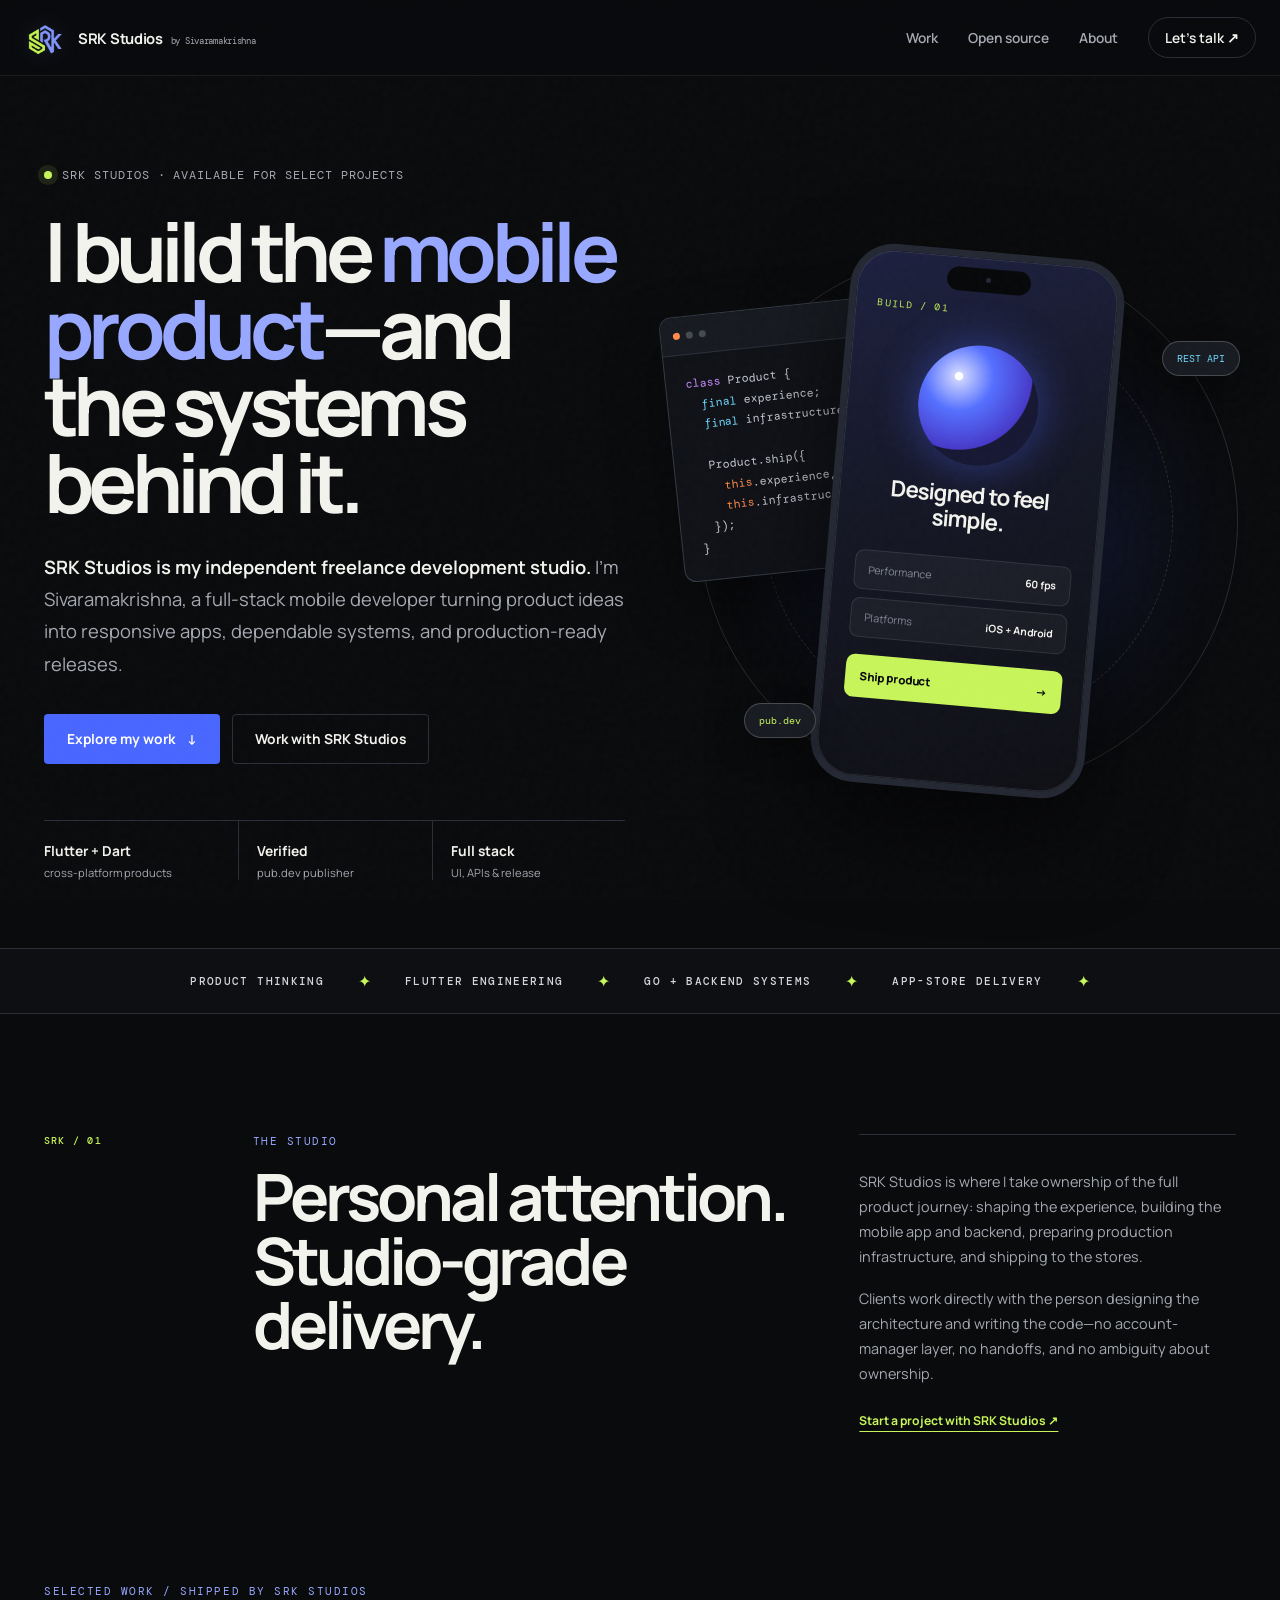
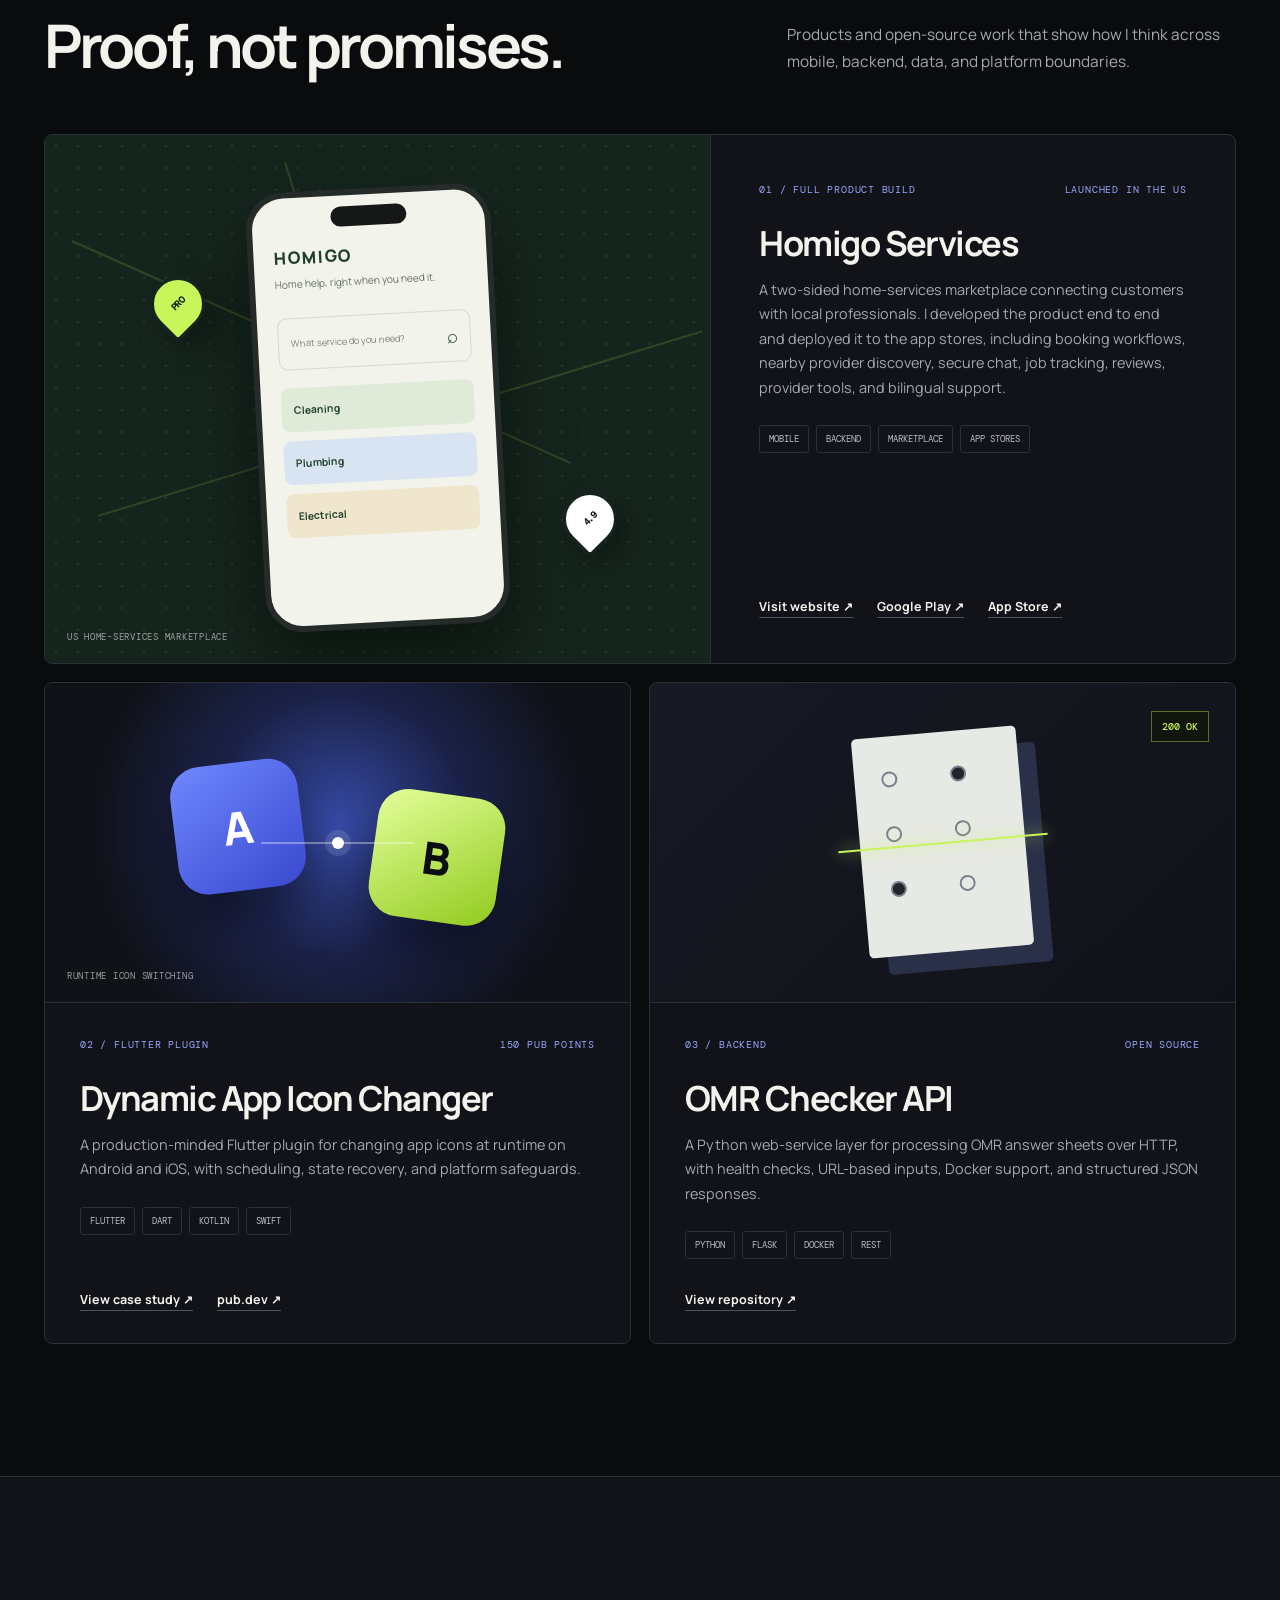
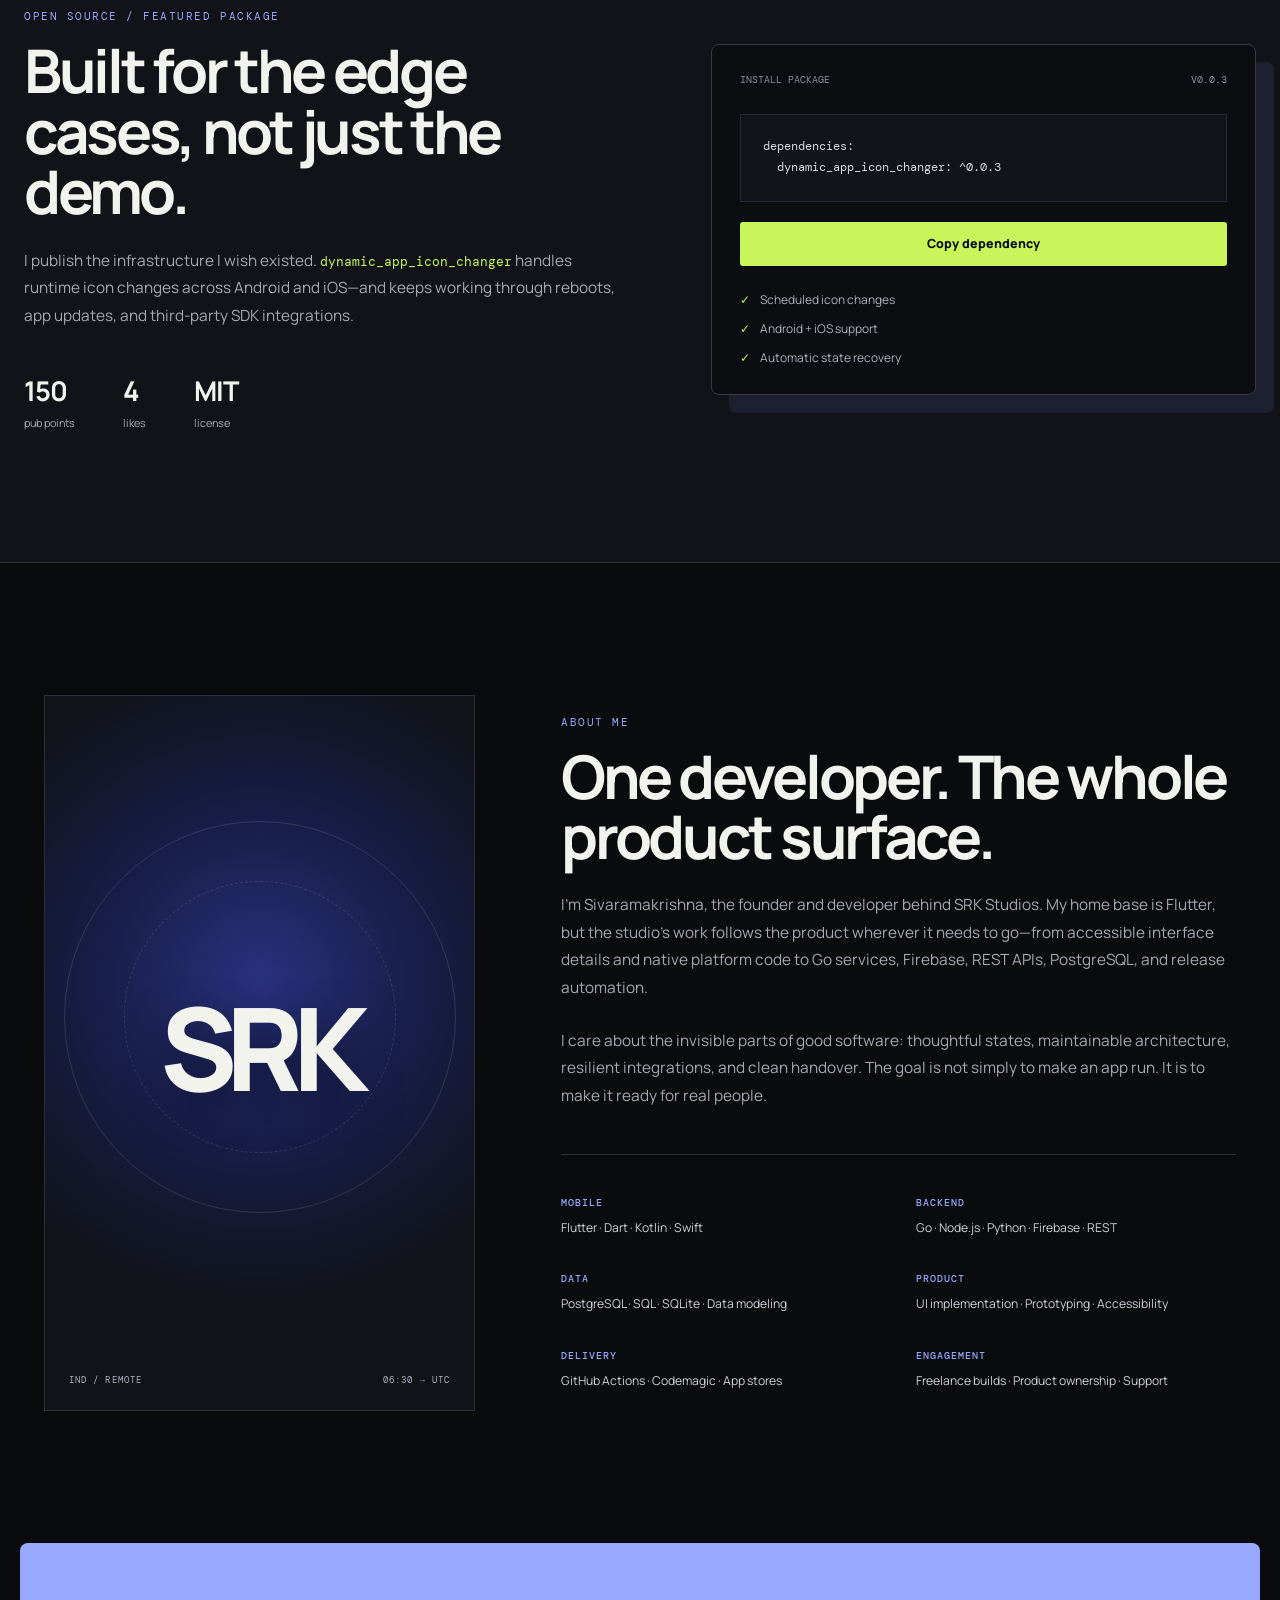
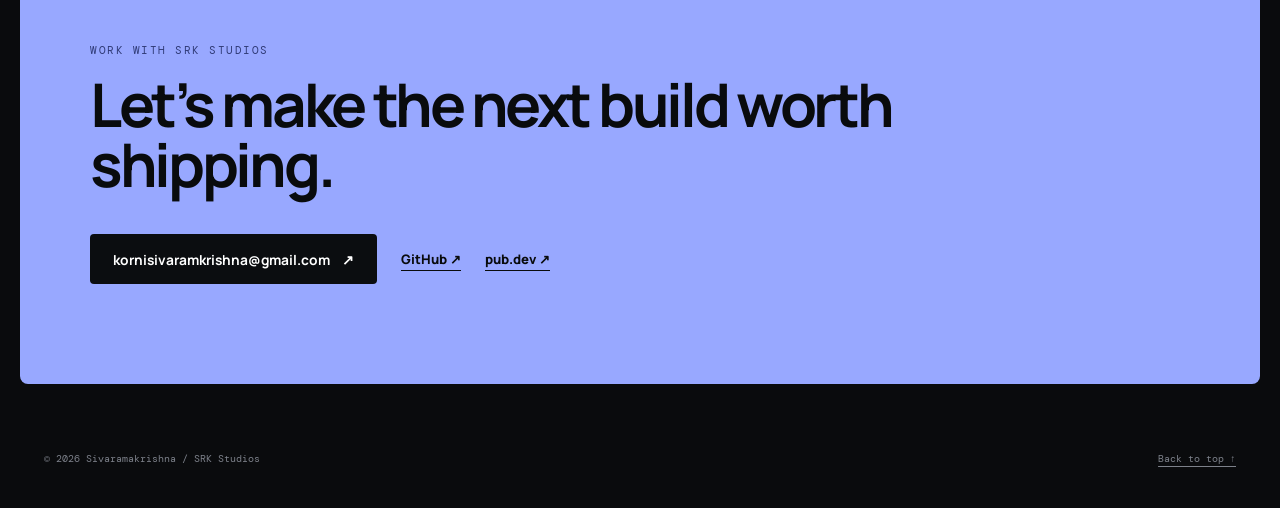
==== commit 63b2b93f: "feat: rebrand SRK Studios logo" ====
--- a/index.html
+++ b/index.html
@@ -10,7 +10,7 @@
   <meta property="og:type" content="website">
   <meta property="og:url" content="https://srkstudios.art">
   <title>SRK Studios — Full-stack mobile development</title>
-  <link rel="icon" type="image/png" href="/logo.png">
+  <link rel="icon" type="image/png" href="/srk-logo-v2.png">
   <link rel="preconnect" href="https://fonts.googleapis.com">
   <link rel="preconnect" href="https://fonts.gstatic.com" crossorigin>
   <link href="https://fonts.googleapis.com/css2?family=DM+Mono:wght@400;500&family=Manrope:wght@400;500;600;700;800&display=swap" rel="stylesheet">
@@ -19,7 +19,7 @@
 <body>
   <a class="skip-link" href="#main">Skip to content</a>
   <header class="site-header">
-    <a class="brand" href="#top" aria-label="SRK Studios, home"><span class="brand-mark">SRK</span><span>SRK Studios <small>by Sivaramakrishna</small></span></a>
+    <a class="brand" href="#top" aria-label="SRK Studios, home"><span class="brand-mark"><img src="/srk-logo-v2.png" alt=""></span><span>SRK Studios <small>by Sivaramakrishna</small></span></a>
     <nav aria-label="Primary navigation">
       <a href="#work">Work</a><a href="#open-source">Open source</a><a href="#about">About</a>
       <a class="nav-cta" href="mailto:kornisivaramkrishna@gmail.com">Let’s talk <span aria-hidden="true">↗</span></a>
--- a/styles.css
+++ b/styles.css
@@ -24,7 +24,8 @@
 
 .site-header { height: 76px; width: 100%; padding: 0 max(24px, calc((100vw - var(--max)) / 2)); display: flex; align-items: center; justify-content: space-between; position: fixed; inset: 0 0 auto; z-index: 50; background: rgba(10,11,13,.78); backdrop-filter: blur(18px); border-bottom: 1px solid rgba(255,255,255,.08); }
 .brand { display: flex; align-items: center; gap: 12px; text-decoration: none; font-size: .92rem; font-weight: 700; letter-spacing: -.02em; }
-.brand-mark { display: grid; place-items: center; width: 38px; height: 38px; border-radius: 50%; color: #0a0b0d; background: var(--lime); font: 500 .72rem "DM Mono", monospace; box-shadow: 0 0 0 5px rgba(199,245,90,.1); }
+.brand-mark { display: grid; place-items: center; width: 42px; height: 42px; }
+.brand-mark img { display: block; width: 100%; height: 100%; object-fit: contain; filter: drop-shadow(0 0 10px rgba(152,168,255,.18)); }
 .brand > span:last-child { display: flex; align-items: baseline; gap: 8px; }
 .brand small { color: var(--muted); font: 400 .58rem "DM Mono", monospace; }
 nav { display: flex; align-items: center; gap: 30px; }
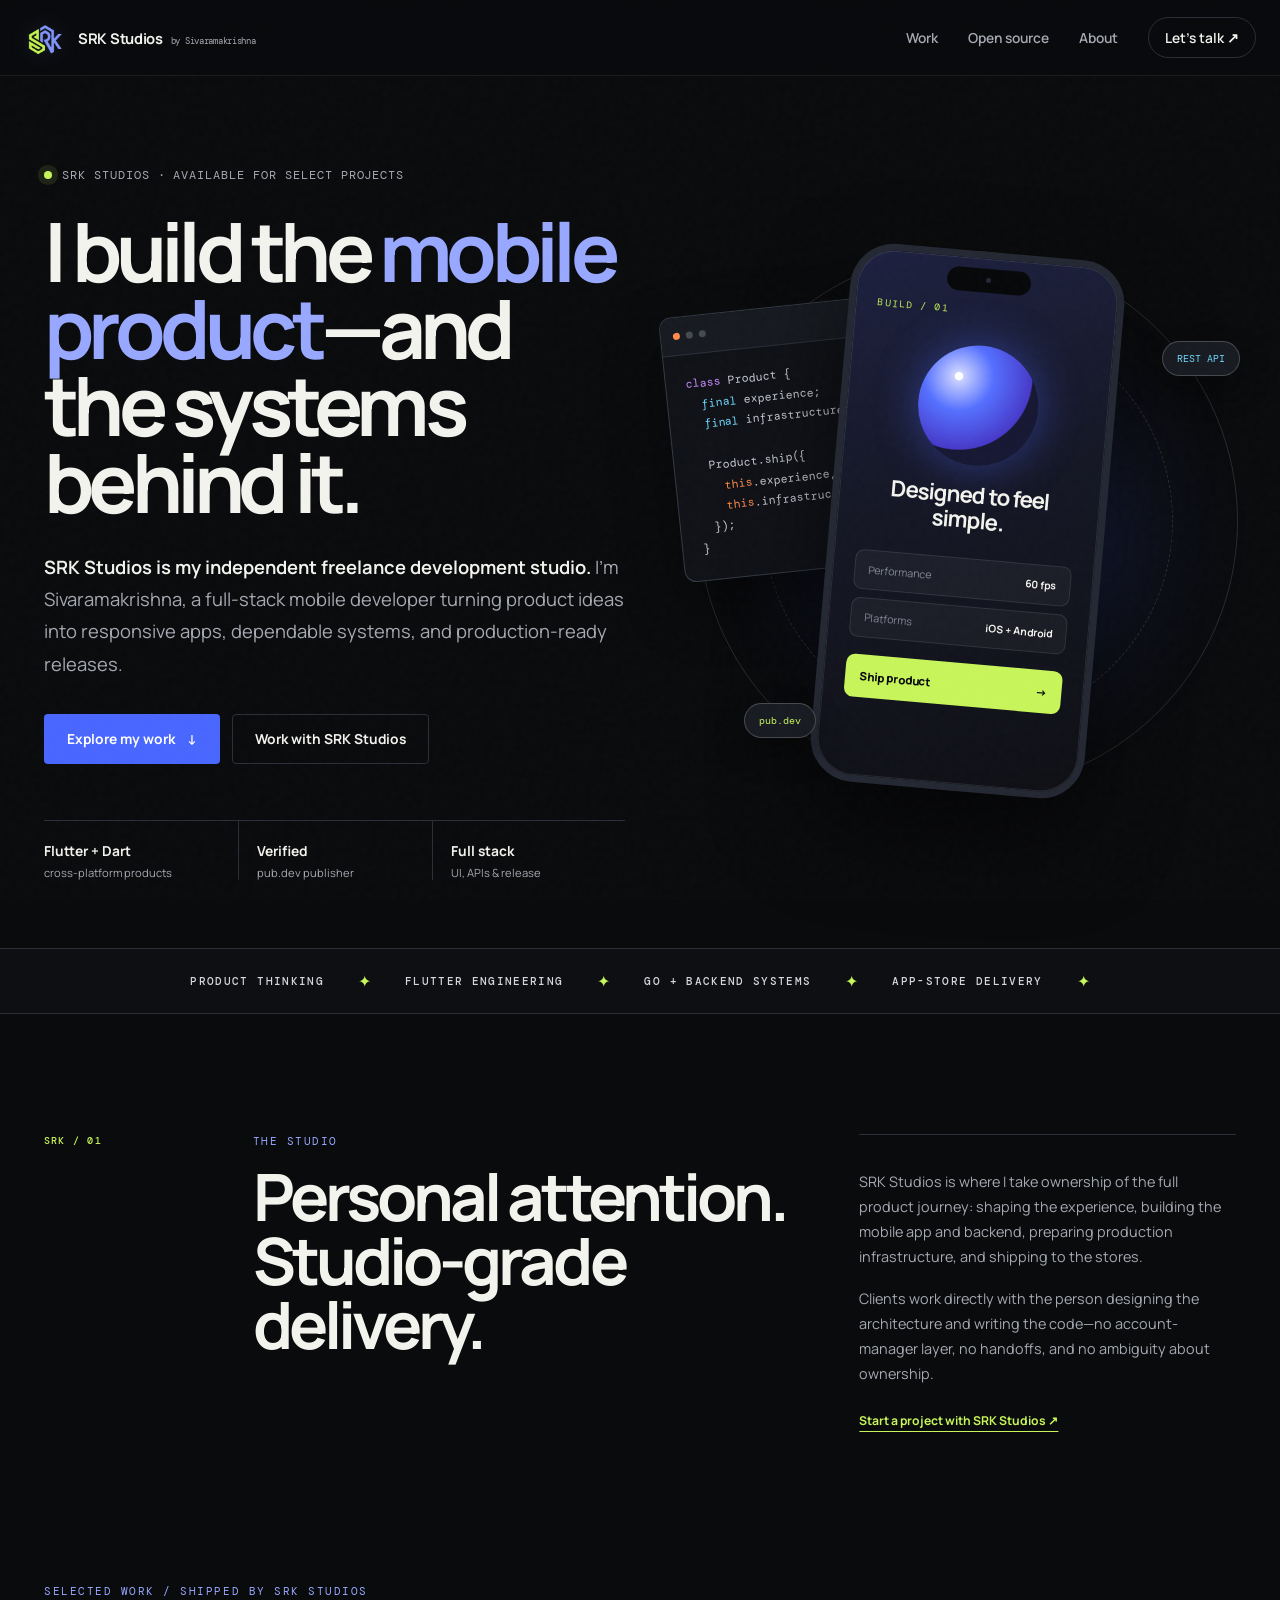
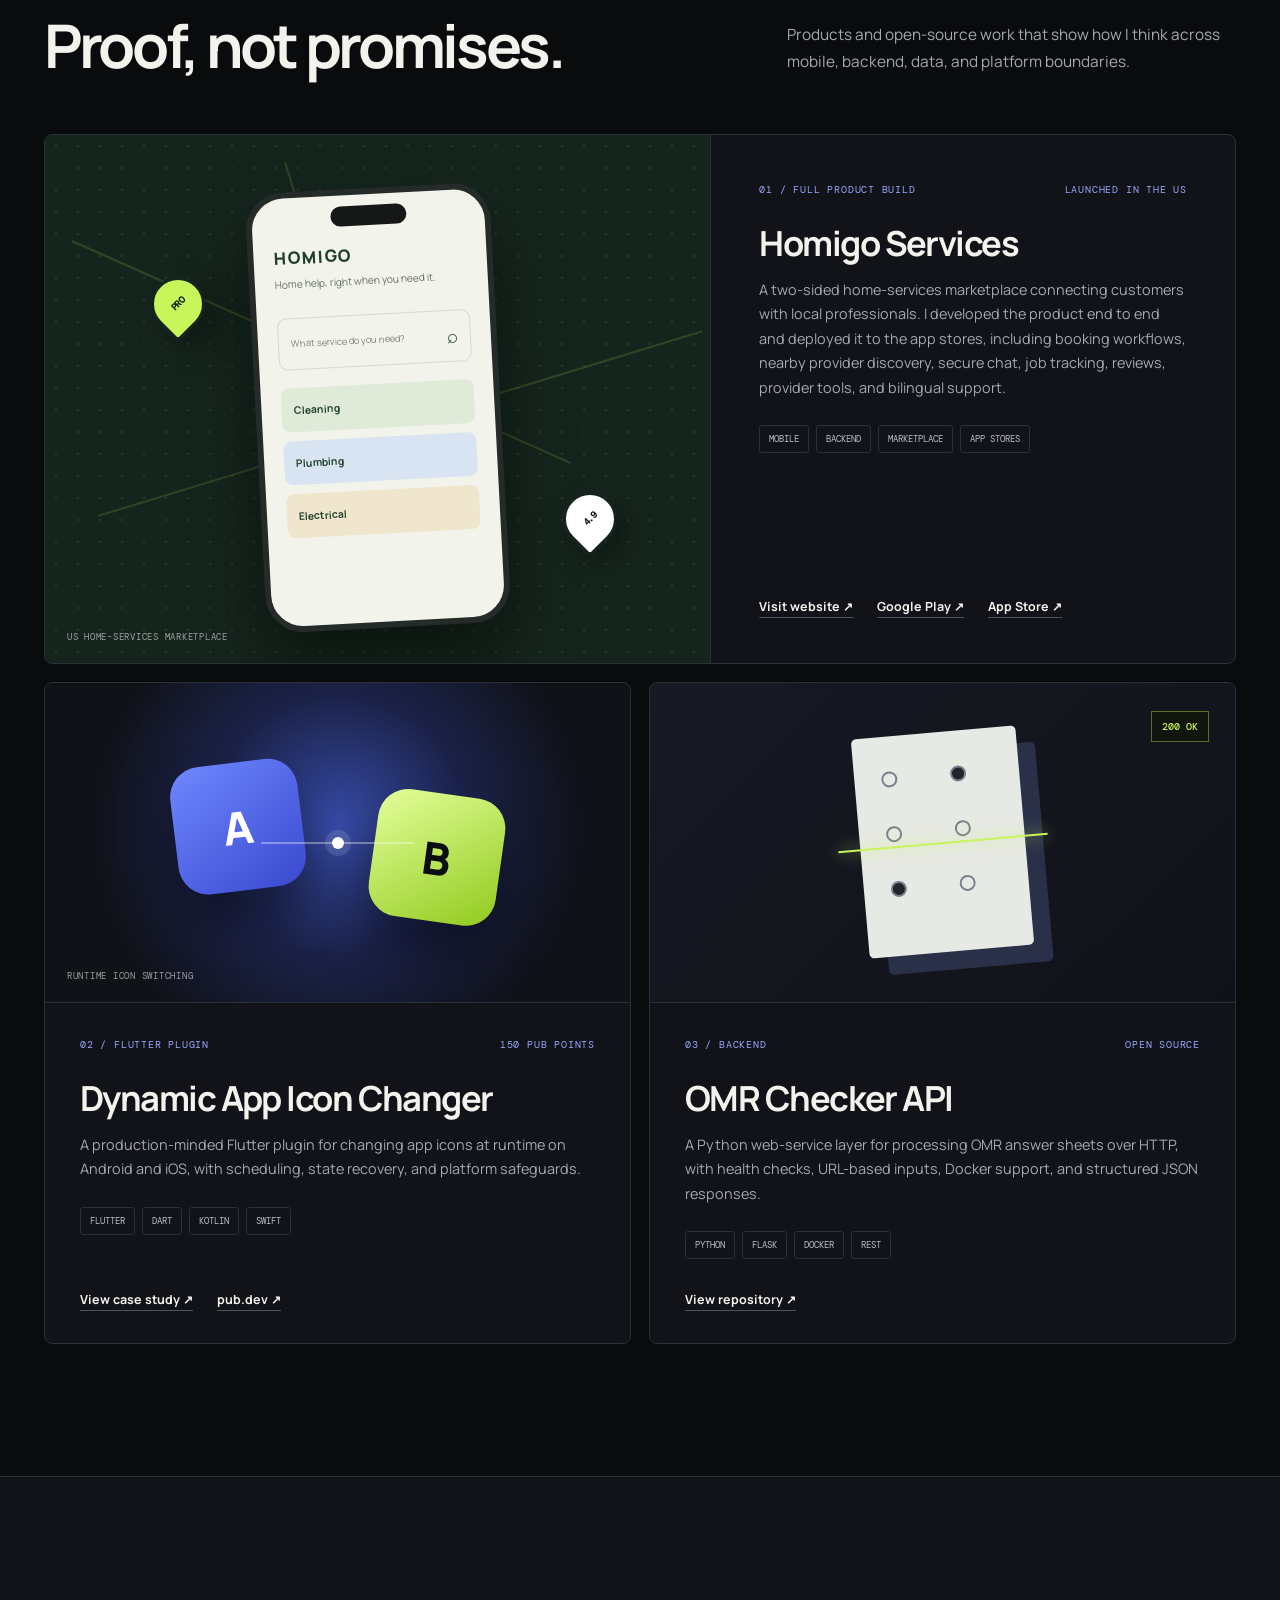
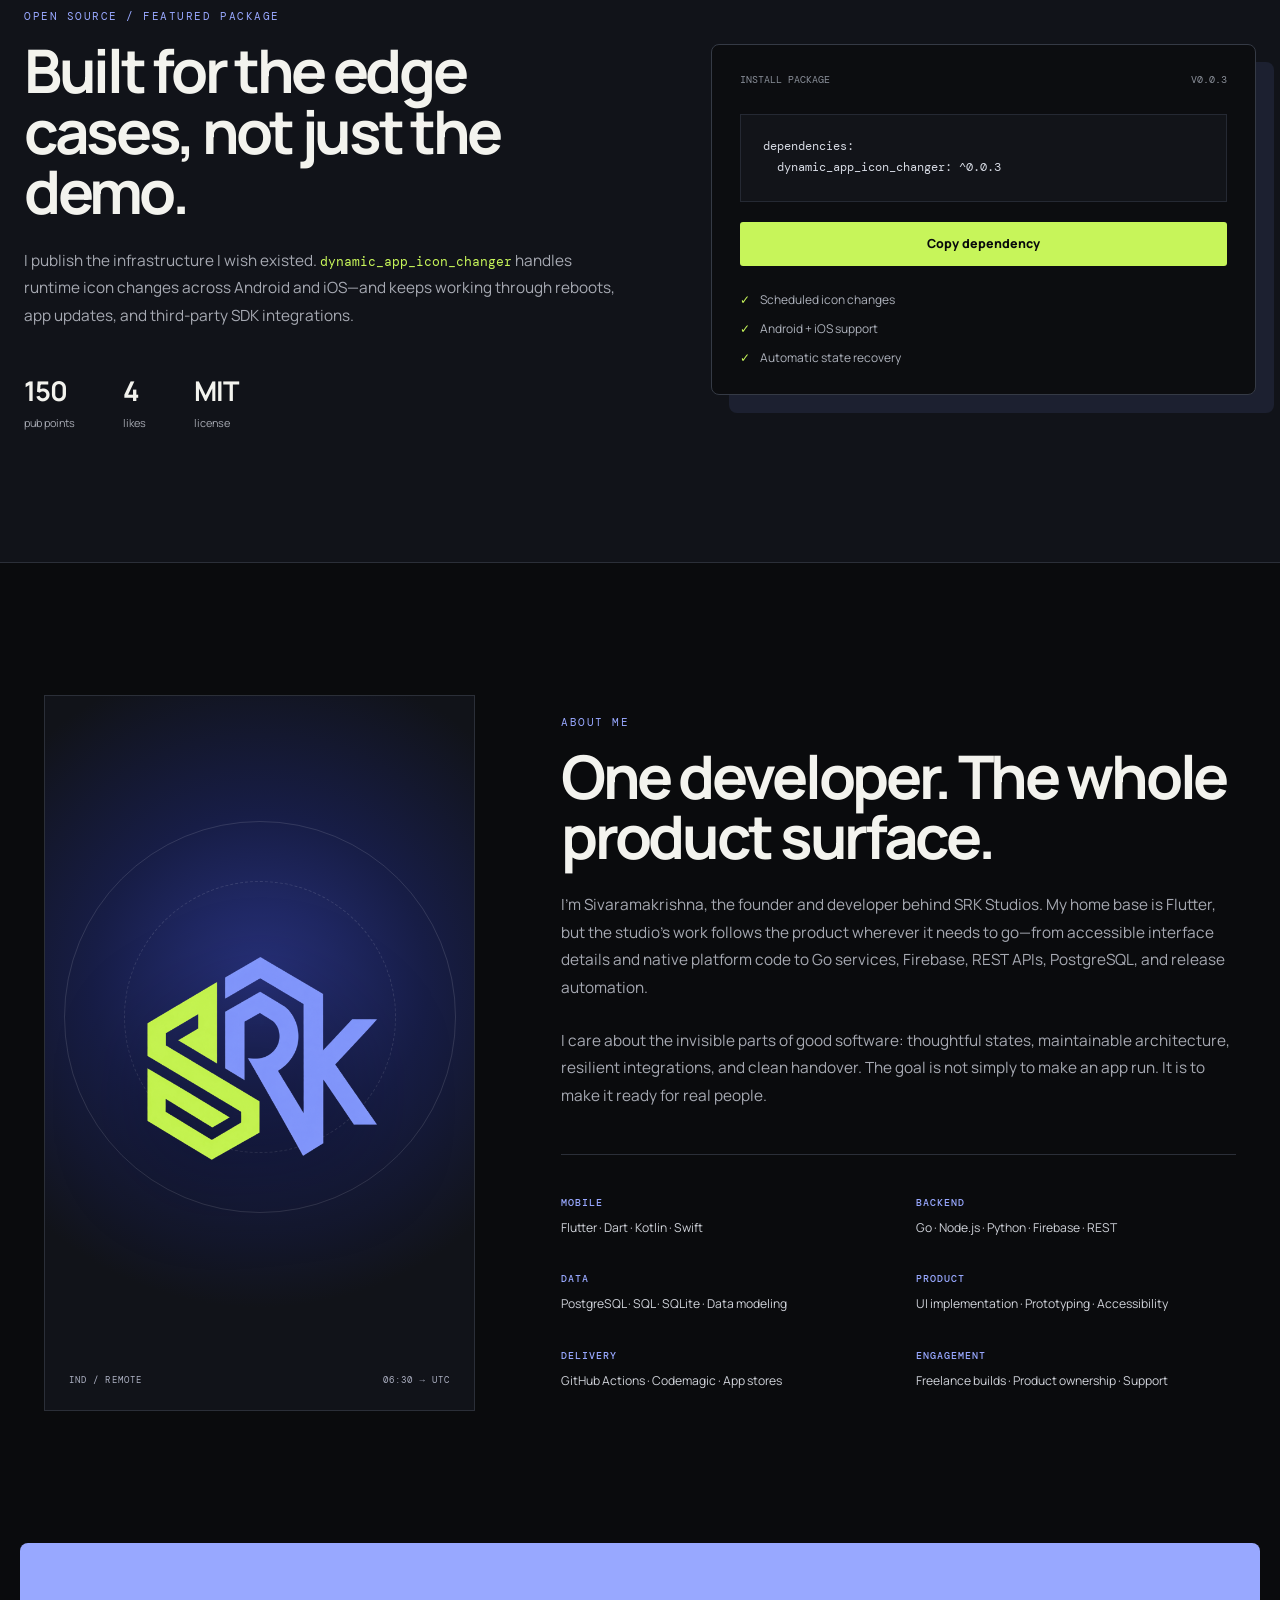
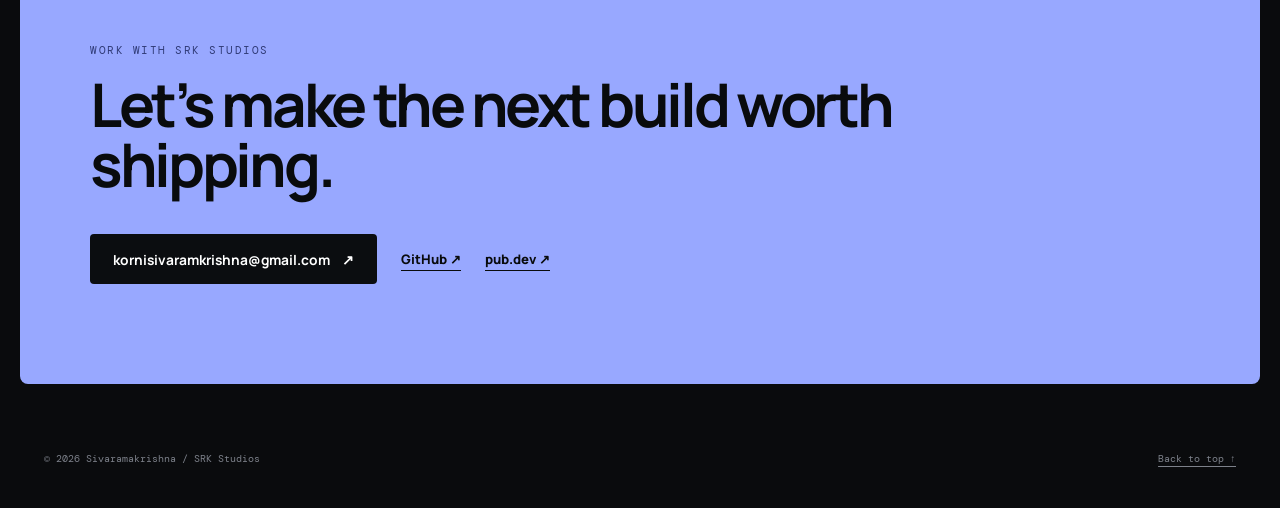
==== commit a85ca622: "fix: use rebranded logo in about panel" ====
--- a/index.html
+++ b/index.html
@@ -154,7 +154,7 @@
 
     <section class="section about" id="about">
       <div class="about-grid reveal">
-        <div class="portrait-card" aria-hidden="true"><div class="portrait-monogram">SRK</div><div class="portrait-footer"><span>IND / REMOTE</span><span>06:30 → UTC</span></div></div>
+        <div class="portrait-card" aria-hidden="true"><div class="portrait-monogram"><img src="/srk-logo-v2.png" alt=""></div><div class="portrait-footer"><span>IND / REMOTE</span><span>06:30 → UTC</span></div></div>
         <div class="about-copy">
           <p class="eyebrow">About me</p><h2>One developer. The whole product surface.</h2>
           <p>I’m Sivaramakrishna, the founder and developer behind SRK Studios. My home base is Flutter, but the studio’s work follows the product wherever it needs to go—from accessible interface details and native platform code to Go services, Firebase, REST APIs, PostgreSQL, and release automation.</p>
--- a/styles.css
+++ b/styles.css
@@ -154,7 +154,8 @@
 .about-grid { display: grid; grid-template-columns: .78fr 1.22fr; gap: 86px; align-items: stretch; }
 .portrait-card { min-height: 560px; display: flex; flex-direction: column; justify-content: space-between; position: relative; overflow: hidden; padding: 24px; border: 1px solid var(--line); background: radial-gradient(circle at 50% 40%, #28327e 0%, #171d46 35%, #111319 68%); }
 .portrait-card::before,.portrait-card::after { content: ""; width: 390px; height: 390px; position: absolute; left: 50%; top: 45%; border: 1px solid rgba(255,255,255,.12); border-radius: 50%; transform: translate(-50%,-50%); }.portrait-card::after { width: 270px; height: 270px; border-style: dashed; }
-.portrait-monogram { position: relative; z-index: 2; margin: auto; font-size: clamp(4.5rem, 9vw, 8.5rem); font-weight: 800; letter-spacing: -.09em; text-shadow: 0 15px 45px rgba(0,0,0,.4); }
+.portrait-monogram { width: clamp(190px, 23vw, 300px); aspect-ratio: 1; position: relative; z-index: 2; margin: auto; }
+.portrait-monogram img { display: block; width: 100%; height: 100%; object-fit: contain; filter: drop-shadow(0 25px 45px rgba(0,0,0,.42)); }
 .portrait-footer { display: flex; justify-content: space-between; position: relative; z-index: 2; color: #aeb2c4; font-size: .56rem; letter-spacing: .12em; }
 .about-copy { padding: 20px 0; }.about-copy > p:not(.eyebrow) { margin-top: 25px; color: var(--muted); font-size: .96rem; line-height: 1.8; }
 .skills-grid { display: grid; grid-template-columns: 1fr 1fr; gap: 28px 34px; margin-top: 44px; padding-top: 34px; border-top: 1px solid var(--line); }.skills-grid span { color: var(--blue-soft); font: 500 .64rem "DM Mono", monospace; text-transform: uppercase; letter-spacing: .1em; }.skills-grid p { margin-top: 8px; color: #d0d3da; font-size: .76rem; line-height: 1.55; }
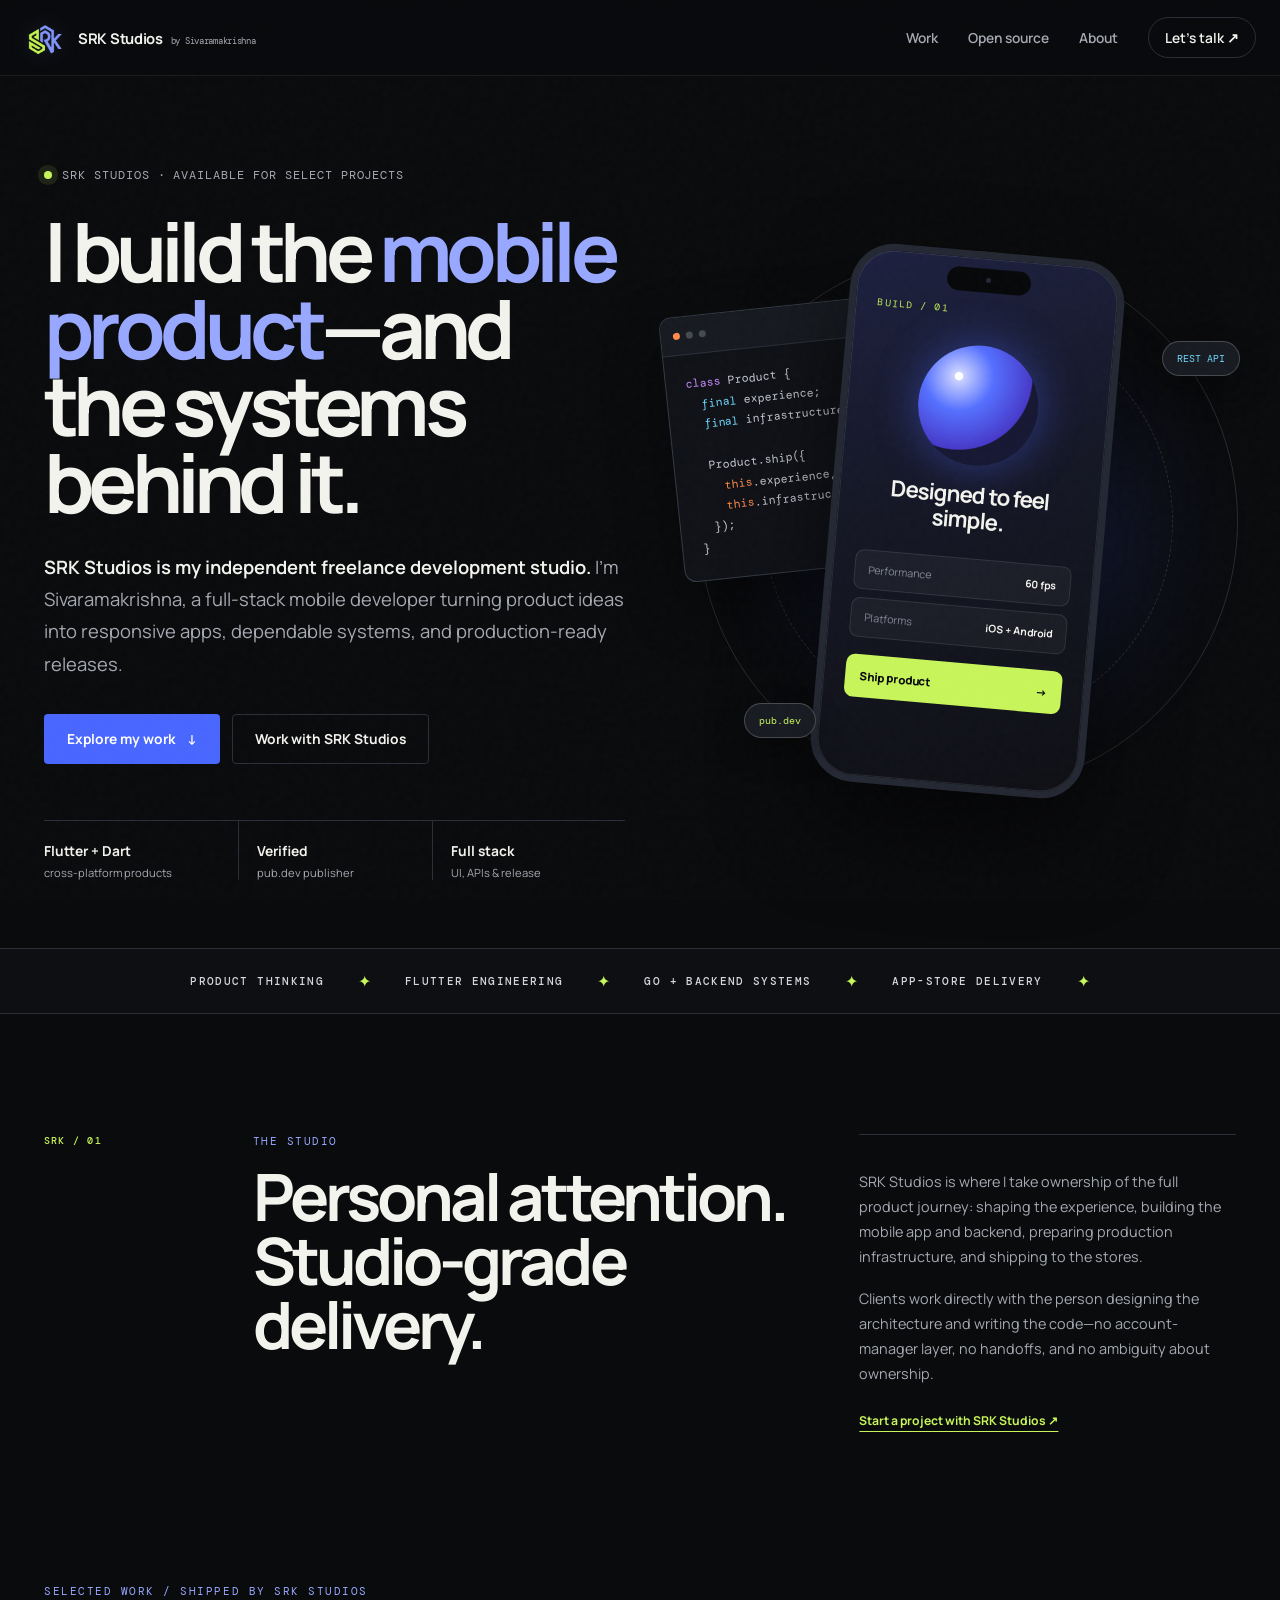
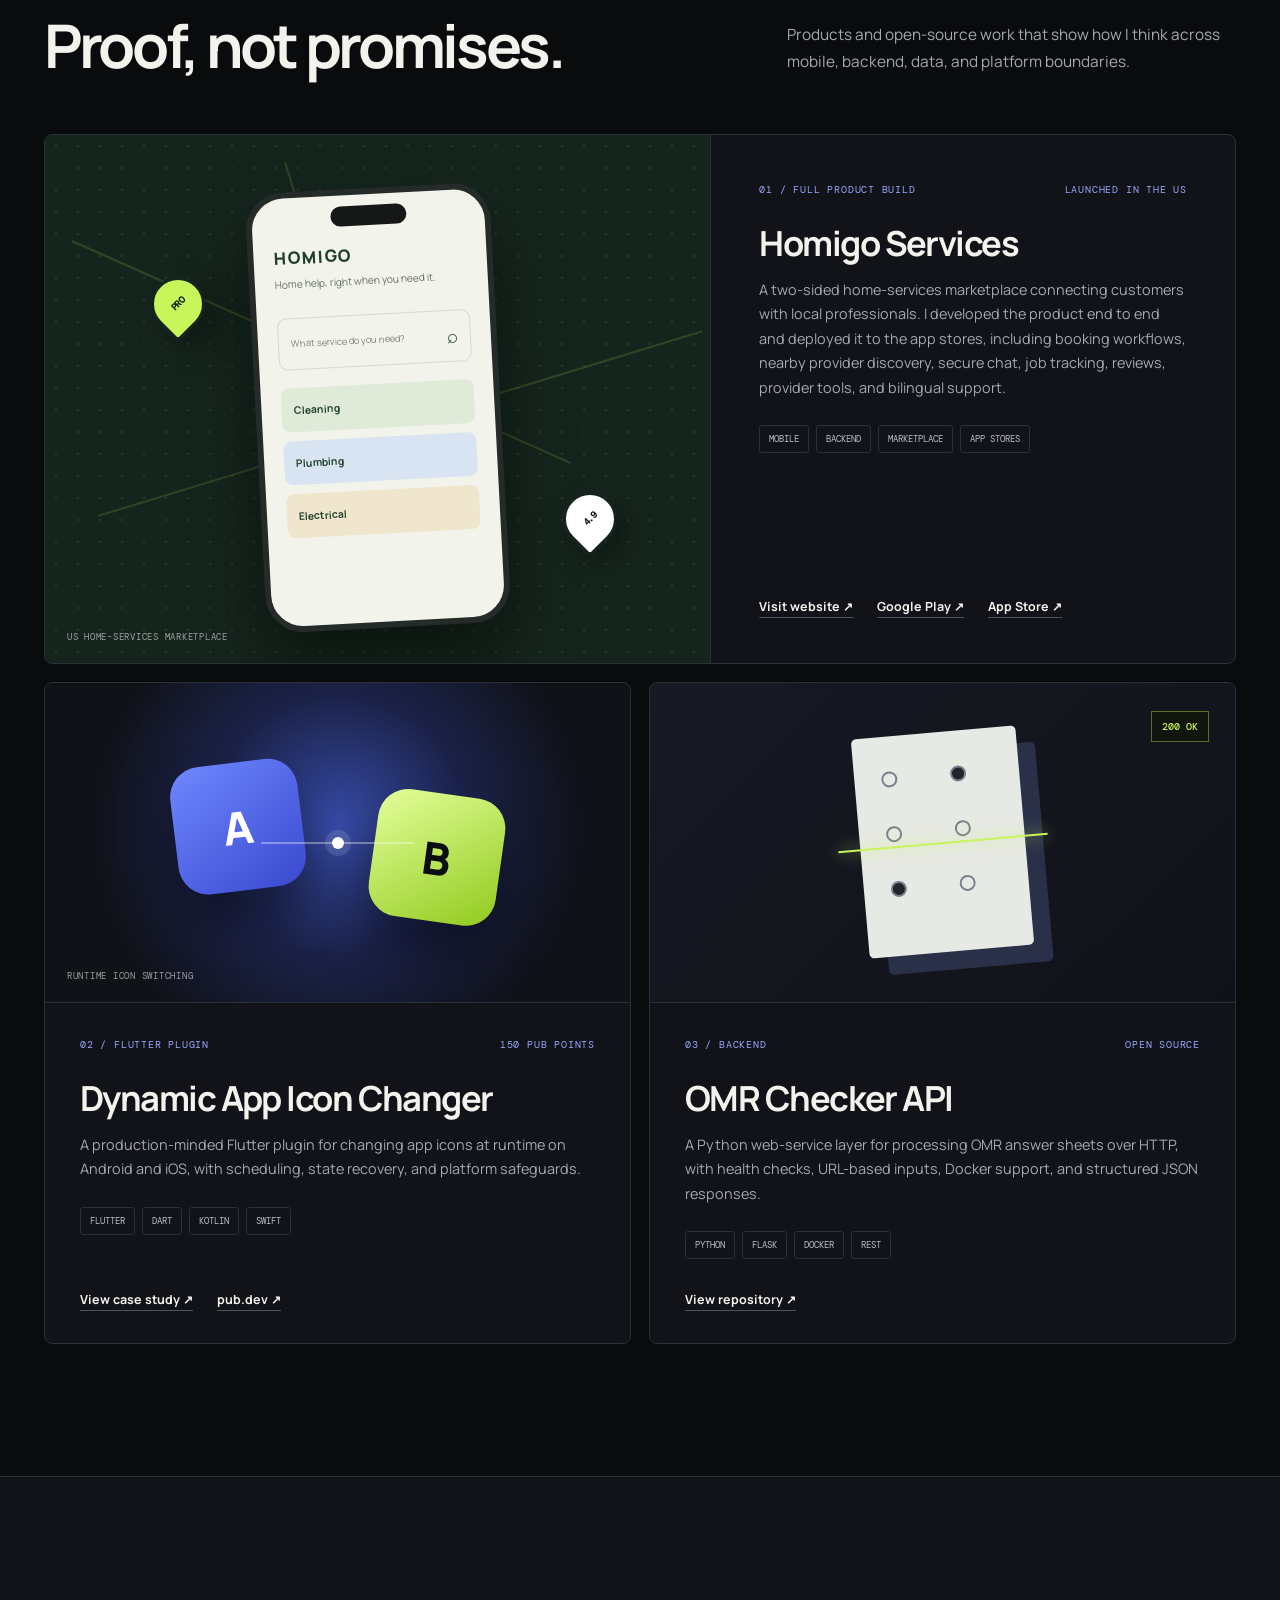
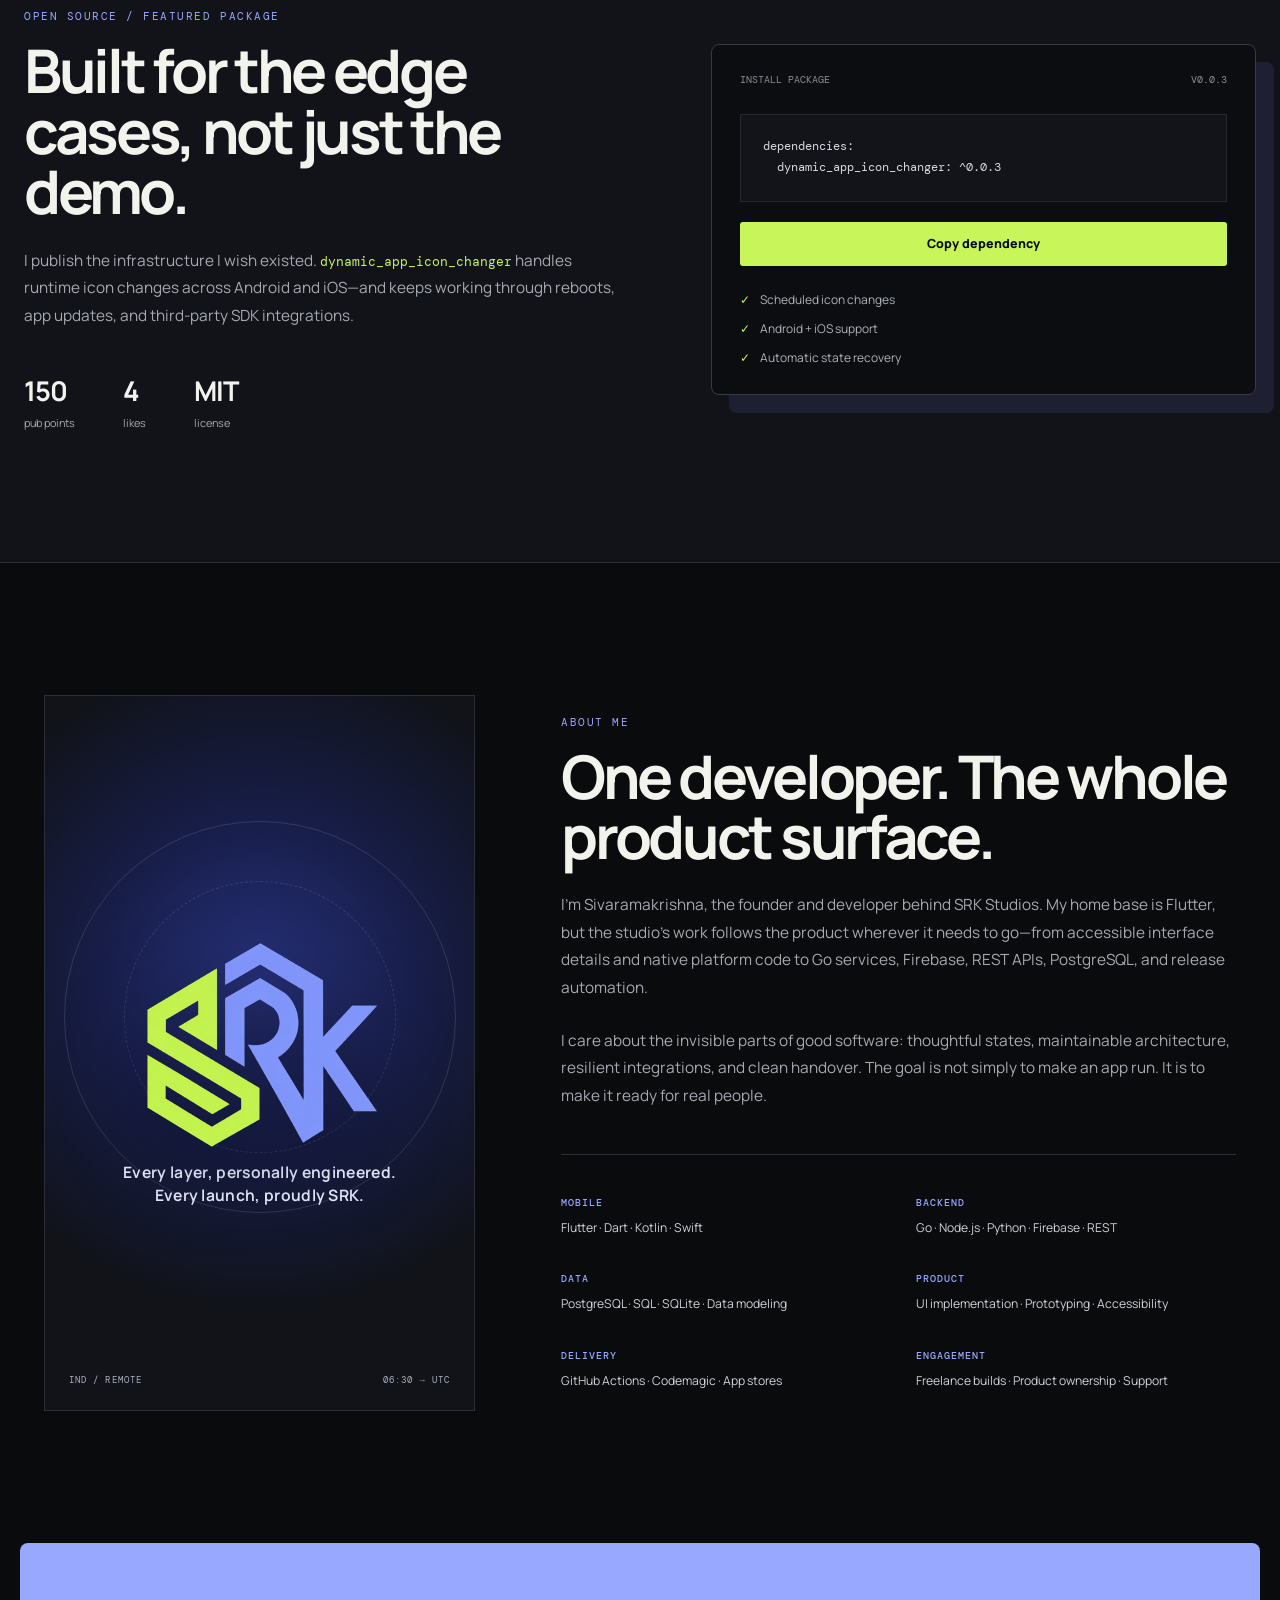
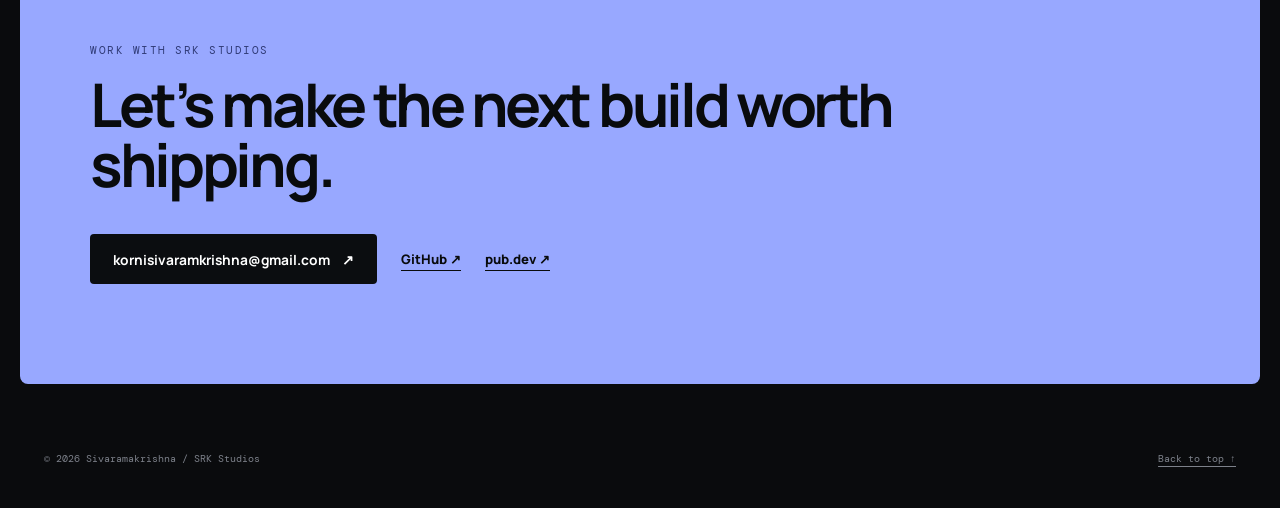
==== commit 7a0dca49: "feat: add portfolio SEO and distinctive studio tagline" ====
--- a/index.html
+++ b/index.html
@@ -4,17 +4,91 @@
   <meta charset="utf-8">
   <meta name="viewport" content="width=device-width, initial-scale=1">
   <meta name="description" content="SRK Studios is Sivaramakrishna’s independent freelance studio for full-stack mobile products, Flutter engineering, backend systems, and app-store delivery.">
-  <meta name="keywords" content="SRK Studios, Sivaramakrishna, full-stack mobile developer, Flutter developer, Go, PostgreSQL, Dart, freelance app development">
+  <meta name="author" content="Sivaramakrishna">
+  <meta name="robots" content="index, follow, max-image-preview:large, max-snippet:-1, max-video-preview:-1">
+  <meta name="theme-color" content="#090b0d">
+  <link rel="canonical" href="https://srkstudios.art/">
   <meta property="og:title" content="SRK Studios — Full-stack mobile development">
   <meta property="og:description" content="Independent mobile product studio by Sivaramakrishna—from interface and backend to app-store launch.">
   <meta property="og:type" content="website">
-  <meta property="og:url" content="https://srkstudios.art">
+  <meta property="og:url" content="https://srkstudios.art/">
+  <meta property="og:site_name" content="SRK Studios">
+  <meta property="og:locale" content="en_US">
+  <meta property="og:image" content="https://srkstudios.art/srk-logo-v2.png">
+  <meta property="og:image:width" content="512">
+  <meta property="og:image:height" content="512">
+  <meta property="og:image:alt" content="SRK Studios geometric monogram">
+  <meta name="twitter:card" content="summary">
+  <meta name="twitter:title" content="SRK Studios — Full-stack mobile development">
+  <meta name="twitter:description" content="Independent mobile product studio by Sivaramakrishna—from interface and backend to app-store launch.">
+  <meta name="twitter:image" content="https://srkstudios.art/srk-logo-v2.png">
   <title>SRK Studios — Full-stack mobile development</title>
   <link rel="icon" type="image/png" href="/srk-logo-v2.png">
+  <link rel="apple-touch-icon" href="/srk-logo-v2.png">
+  <link rel="manifest" href="/site.webmanifest">
   <link rel="preconnect" href="https://fonts.googleapis.com">
   <link rel="preconnect" href="https://fonts.gstatic.com" crossorigin>
   <link href="https://fonts.googleapis.com/css2?family=DM+Mono:wght@400;500&family=Manrope:wght@400;500;600;700;800&display=swap" rel="stylesheet">
   <link rel="stylesheet" href="/styles.css">
+  <script type="application/ld+json">
+    {
+      "@context": "https://schema.org",
+      "@graph": [
+        {
+          "@type": "WebSite",
+          "@id": "https://srkstudios.art/#website",
+          "url": "https://srkstudios.art/",
+          "name": "SRK Studios",
+          "description": "Independent full-stack mobile product studio by Sivaramakrishna.",
+          "publisher": { "@id": "https://srkstudios.art/#studio" },
+          "inLanguage": "en"
+        },
+        {
+          "@type": ["ProfessionalService", "Organization"],
+          "@id": "https://srkstudios.art/#studio",
+          "name": "SRK Studios",
+          "url": "https://srkstudios.art/",
+          "logo": {
+            "@type": "ImageObject",
+            "url": "https://srkstudios.art/srk-logo-v2.png",
+            "width": 512,
+            "height": 512
+          },
+          "founder": { "@id": "https://srkstudios.art/#person" },
+          "email": "mailto:kornisivaramkrishna@gmail.com",
+          "areaServed": "Worldwide",
+          "sameAs": [
+            "https://github.com/srkstudios",
+            "https://pub.dev/publishers/srkstudios.art/packages"
+          ],
+          "knowsAbout": ["Flutter", "Dart", "Go", "PostgreSQL", "Firebase", "iOS", "Android", "Mobile application development"]
+        },
+        {
+          "@type": "Person",
+          "@id": "https://srkstudios.art/#person",
+          "name": "Sivaramakrishna",
+          "url": "https://srkstudios.art/",
+          "jobTitle": "Full-stack mobile developer",
+          "worksFor": { "@id": "https://srkstudios.art/#studio" },
+          "sameAs": [
+            "https://github.com/srkstudios",
+            "https://pub.dev/publishers/srkstudios.art/packages"
+          ],
+          "knowsAbout": ["Flutter", "Dart", "Kotlin", "Swift", "Go", "Node.js", "Python", "PostgreSQL", "Mobile product delivery"]
+        },
+        {
+          "@type": "MobileApplication",
+          "@id": "https://srkstudios.art/#homigo",
+          "name": "Homigo Services",
+          "url": "https://homigoservices.com/",
+          "operatingSystem": "Android, iOS",
+          "applicationCategory": "LifestyleApplication",
+          "description": "A home-services marketplace connecting customers in the United States with local professionals.",
+          "creator": { "@id": "https://srkstudios.art/#person" }
+        }
+      ]
+    }
+  </script>
 </head>
 <body>
   <a class="skip-link" href="#main">Skip to content</a>
@@ -154,7 +228,7 @@
 
     <section class="section about" id="about">
       <div class="about-grid reveal">
-        <div class="portrait-card" aria-hidden="true"><div class="portrait-monogram"><img src="/srk-logo-v2.png" alt=""></div><div class="portrait-footer"><span>IND / REMOTE</span><span>06:30 → UTC</span></div></div>
+        <div class="portrait-card" aria-hidden="true"><div class="portrait-lockup"><div class="portrait-monogram"><img src="/srk-logo-v2.png" alt=""></div><p class="portrait-quote">Every layer, personally engineered.<br>Every launch, proudly SRK.</p></div><div class="portrait-footer"><span>IND / REMOTE</span><span>06:30 → UTC</span></div></div>
         <div class="about-copy">
           <p class="eyebrow">About me</p><h2>One developer. The whole product surface.</h2>
           <p>I’m Sivaramakrishna, the founder and developer behind SRK Studios. My home base is Flutter, but the studio’s work follows the product wherever it needs to go—from accessible interface details and native platform code to Go services, Firebase, REST APIs, PostgreSQL, and release automation.</p>
--- a/styles.css
+++ b/styles.css
@@ -154,8 +154,10 @@
 .about-grid { display: grid; grid-template-columns: .78fr 1.22fr; gap: 86px; align-items: stretch; }
 .portrait-card { min-height: 560px; display: flex; flex-direction: column; justify-content: space-between; position: relative; overflow: hidden; padding: 24px; border: 1px solid var(--line); background: radial-gradient(circle at 50% 40%, #28327e 0%, #171d46 35%, #111319 68%); }
 .portrait-card::before,.portrait-card::after { content: ""; width: 390px; height: 390px; position: absolute; left: 50%; top: 45%; border: 1px solid rgba(255,255,255,.12); border-radius: 50%; transform: translate(-50%,-50%); }.portrait-card::after { width: 270px; height: 270px; border-style: dashed; }
-.portrait-monogram { width: clamp(190px, 23vw, 300px); aspect-ratio: 1; position: relative; z-index: 2; margin: auto; }
+.portrait-lockup { position: relative; z-index: 2; margin: auto; display: flex; flex-direction: column; align-items: center; }
+.portrait-monogram { width: clamp(190px, 23vw, 300px); aspect-ratio: 1; }
 .portrait-monogram img { display: block; width: 100%; height: 100%; object-fit: contain; filter: drop-shadow(0 25px 45px rgba(0,0,0,.42)); }
+.portrait-quote { max-width: 360px; margin-top: -20px; color: #e8eaff; font-size: clamp(.78rem, 1.25vw, .98rem); font-weight: 650; letter-spacing: .02em; line-height: 1.5; text-align: center; }
 .portrait-footer { display: flex; justify-content: space-between; position: relative; z-index: 2; color: #aeb2c4; font-size: .56rem; letter-spacing: .12em; }
 .about-copy { padding: 20px 0; }.about-copy > p:not(.eyebrow) { margin-top: 25px; color: var(--muted); font-size: .96rem; line-height: 1.8; }
 .skills-grid { display: grid; grid-template-columns: 1fr 1fr; gap: 28px 34px; margin-top: 44px; padding-top: 34px; border-top: 1px solid var(--line); }.skills-grid span { color: var(--blue-soft); font: 500 .64rem "DM Mono", monospace; text-transform: uppercase; letter-spacing: .1em; }.skills-grid p { margin-top: 8px; color: #d0d3da; font-size: .76rem; line-height: 1.55; }
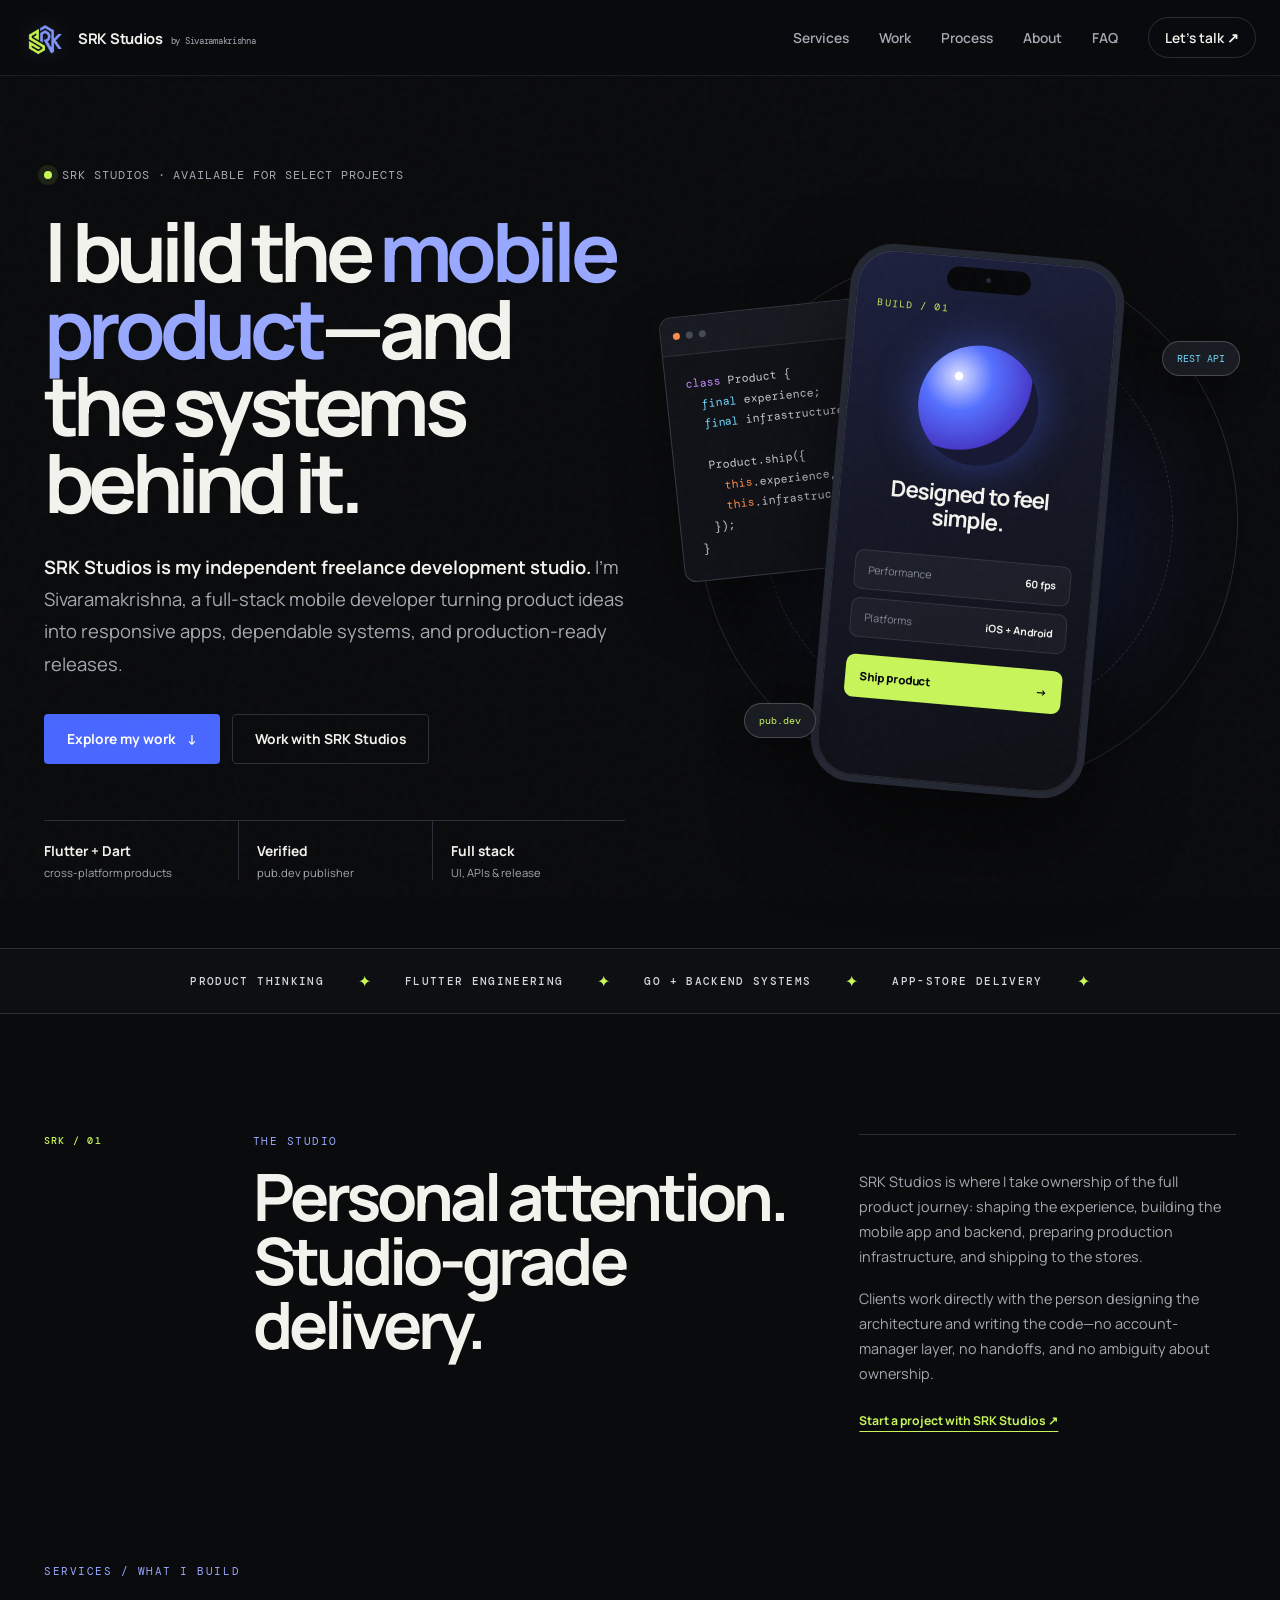
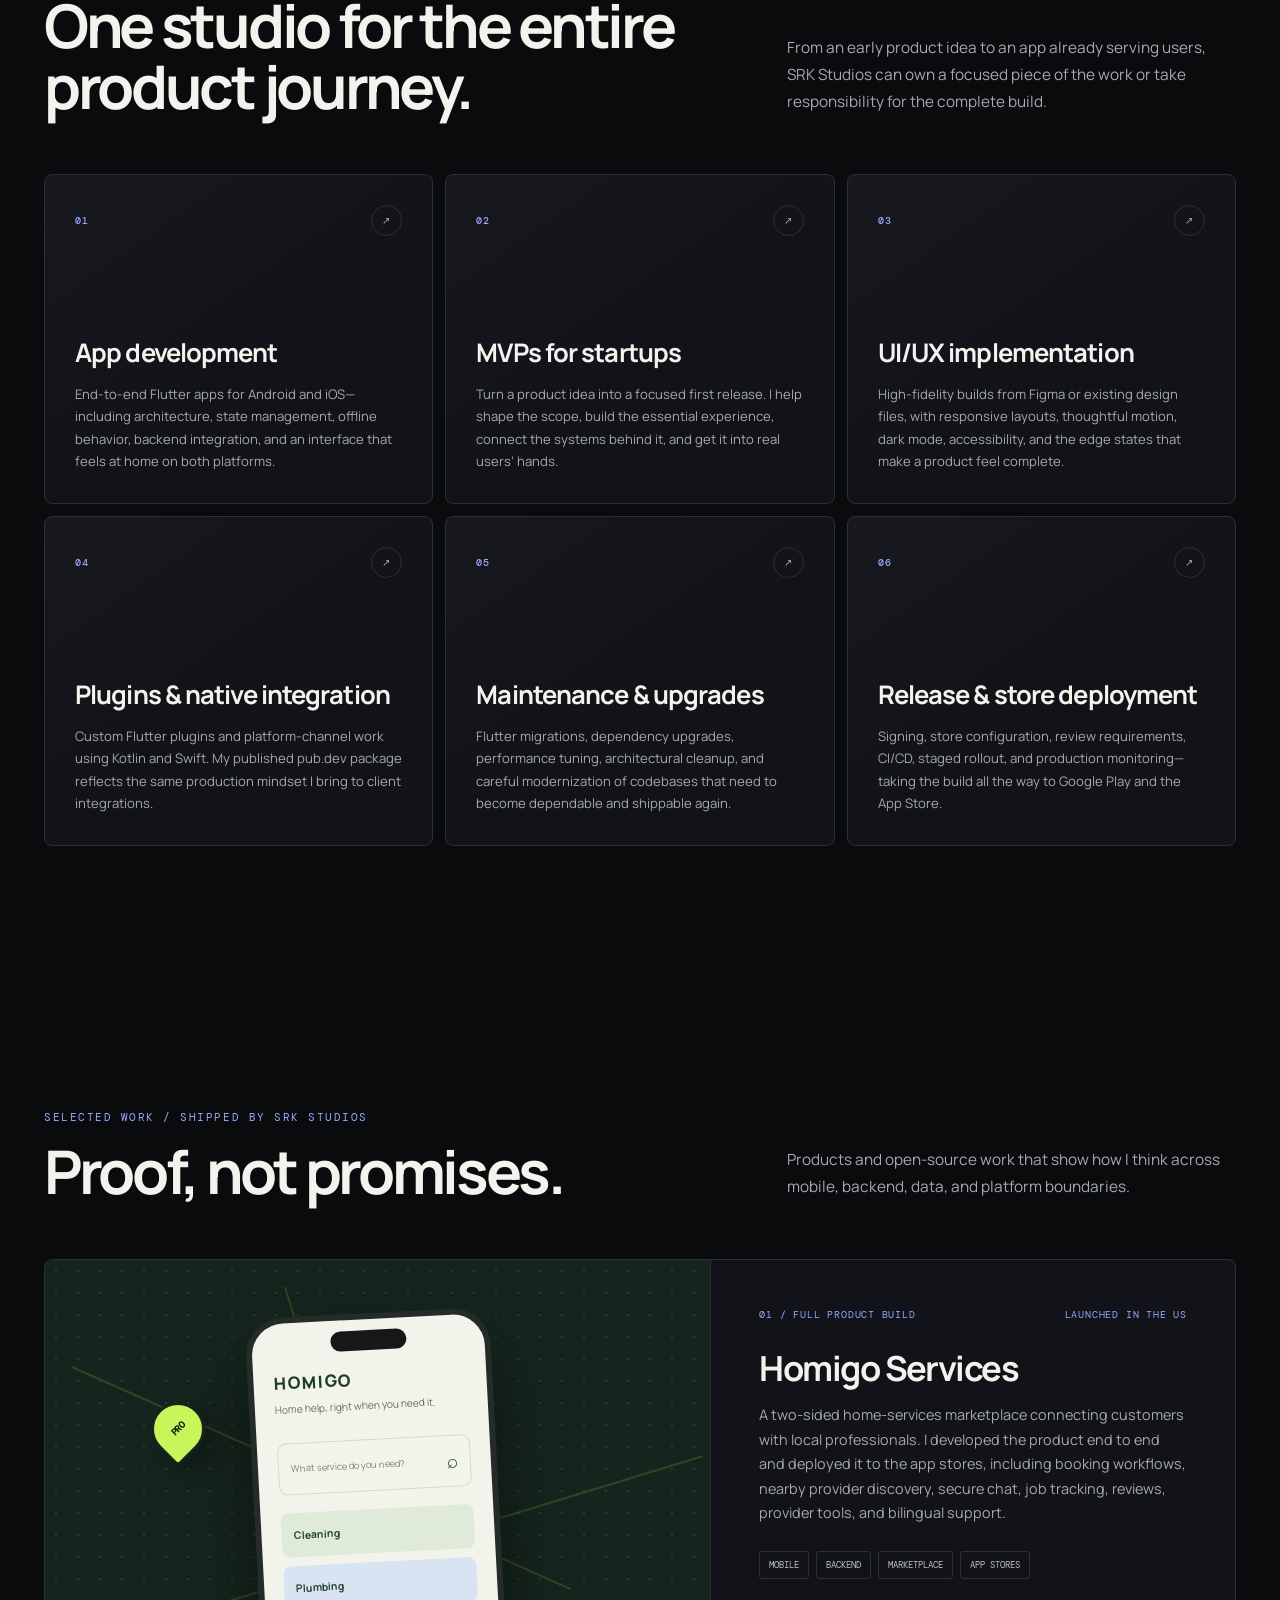
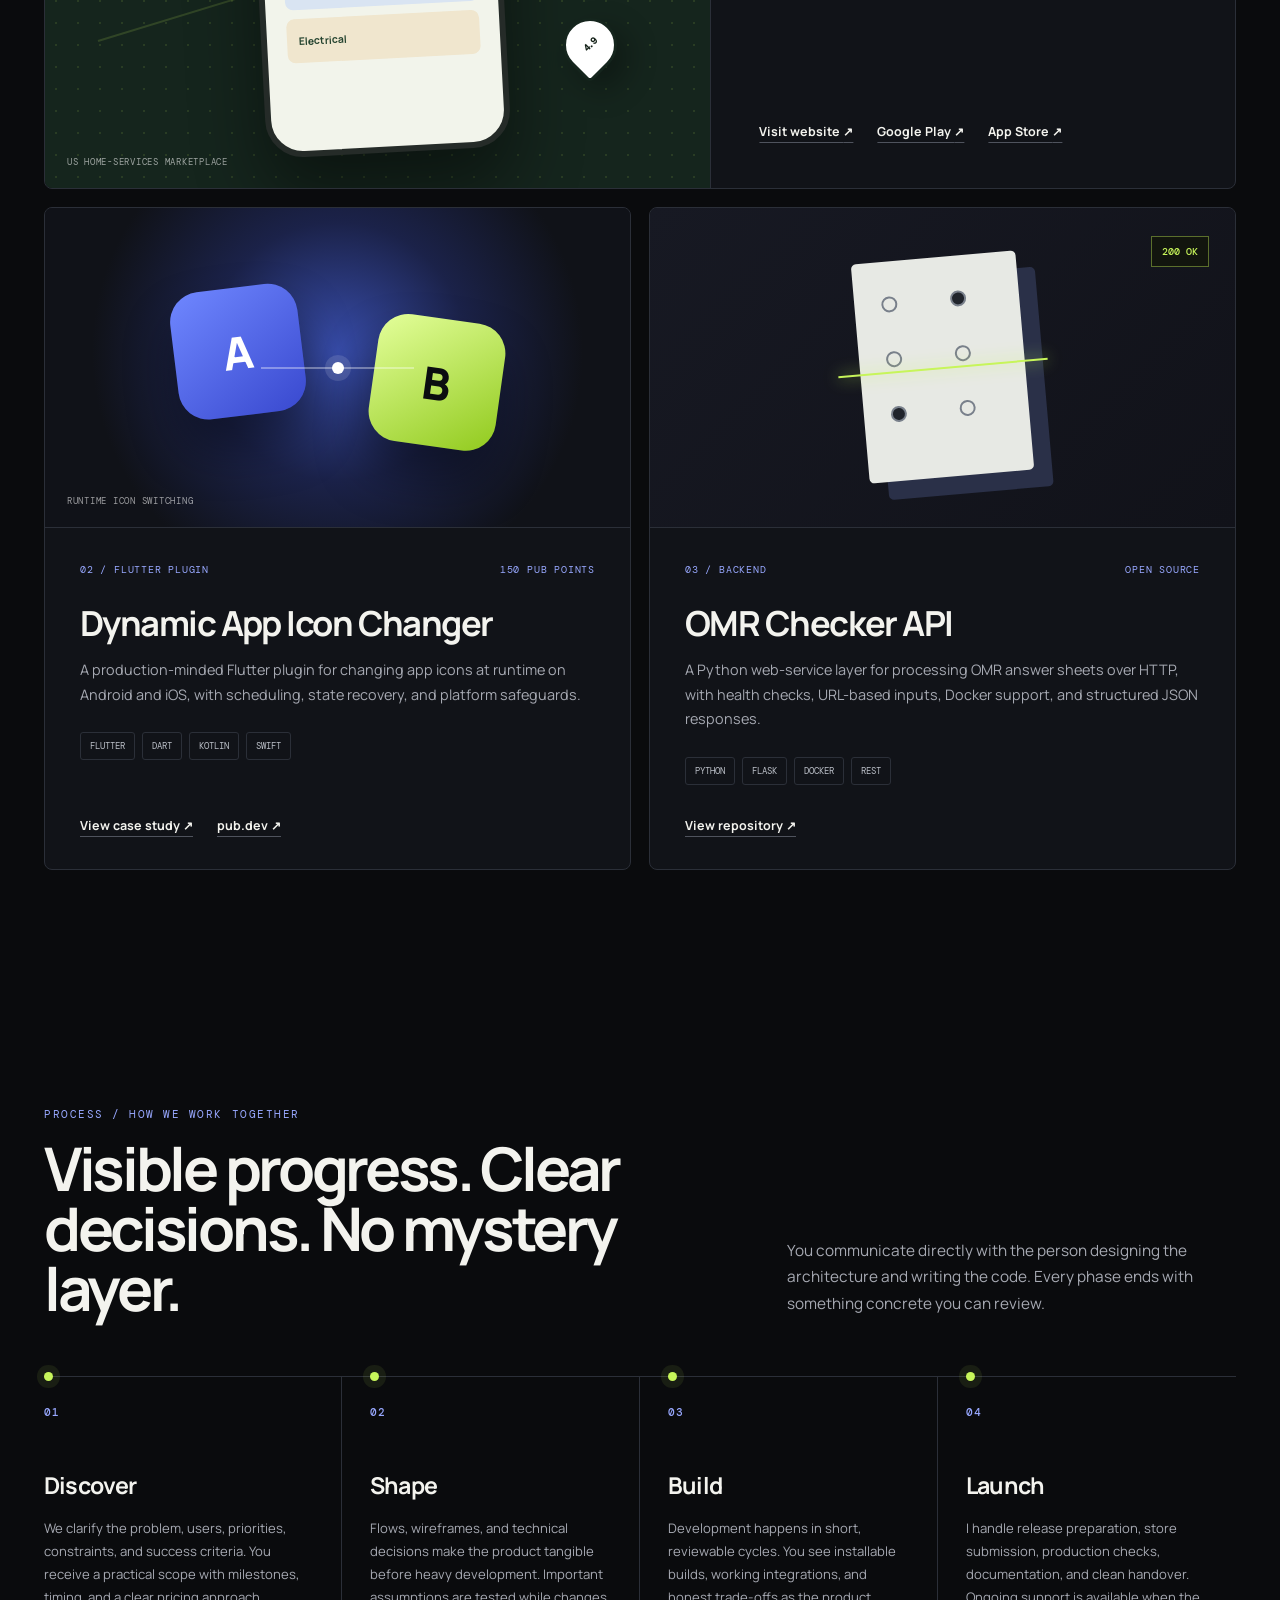
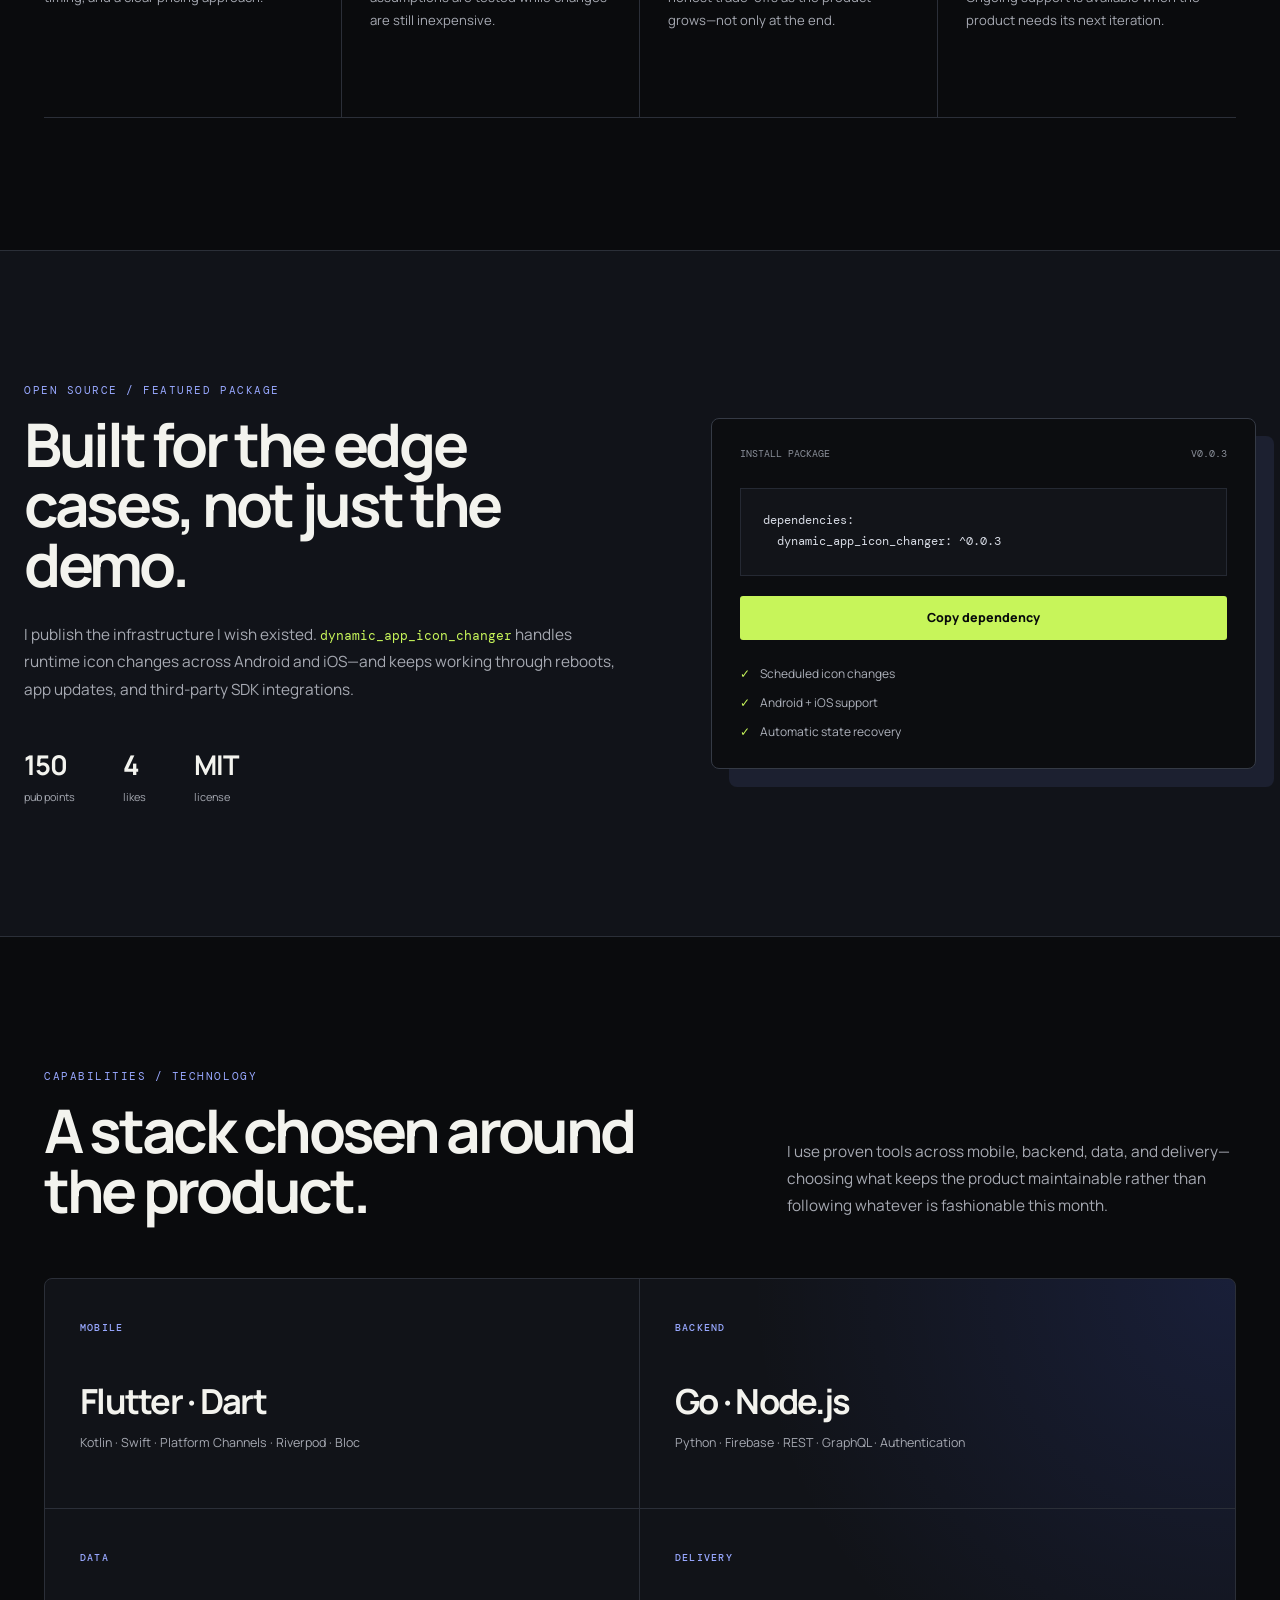
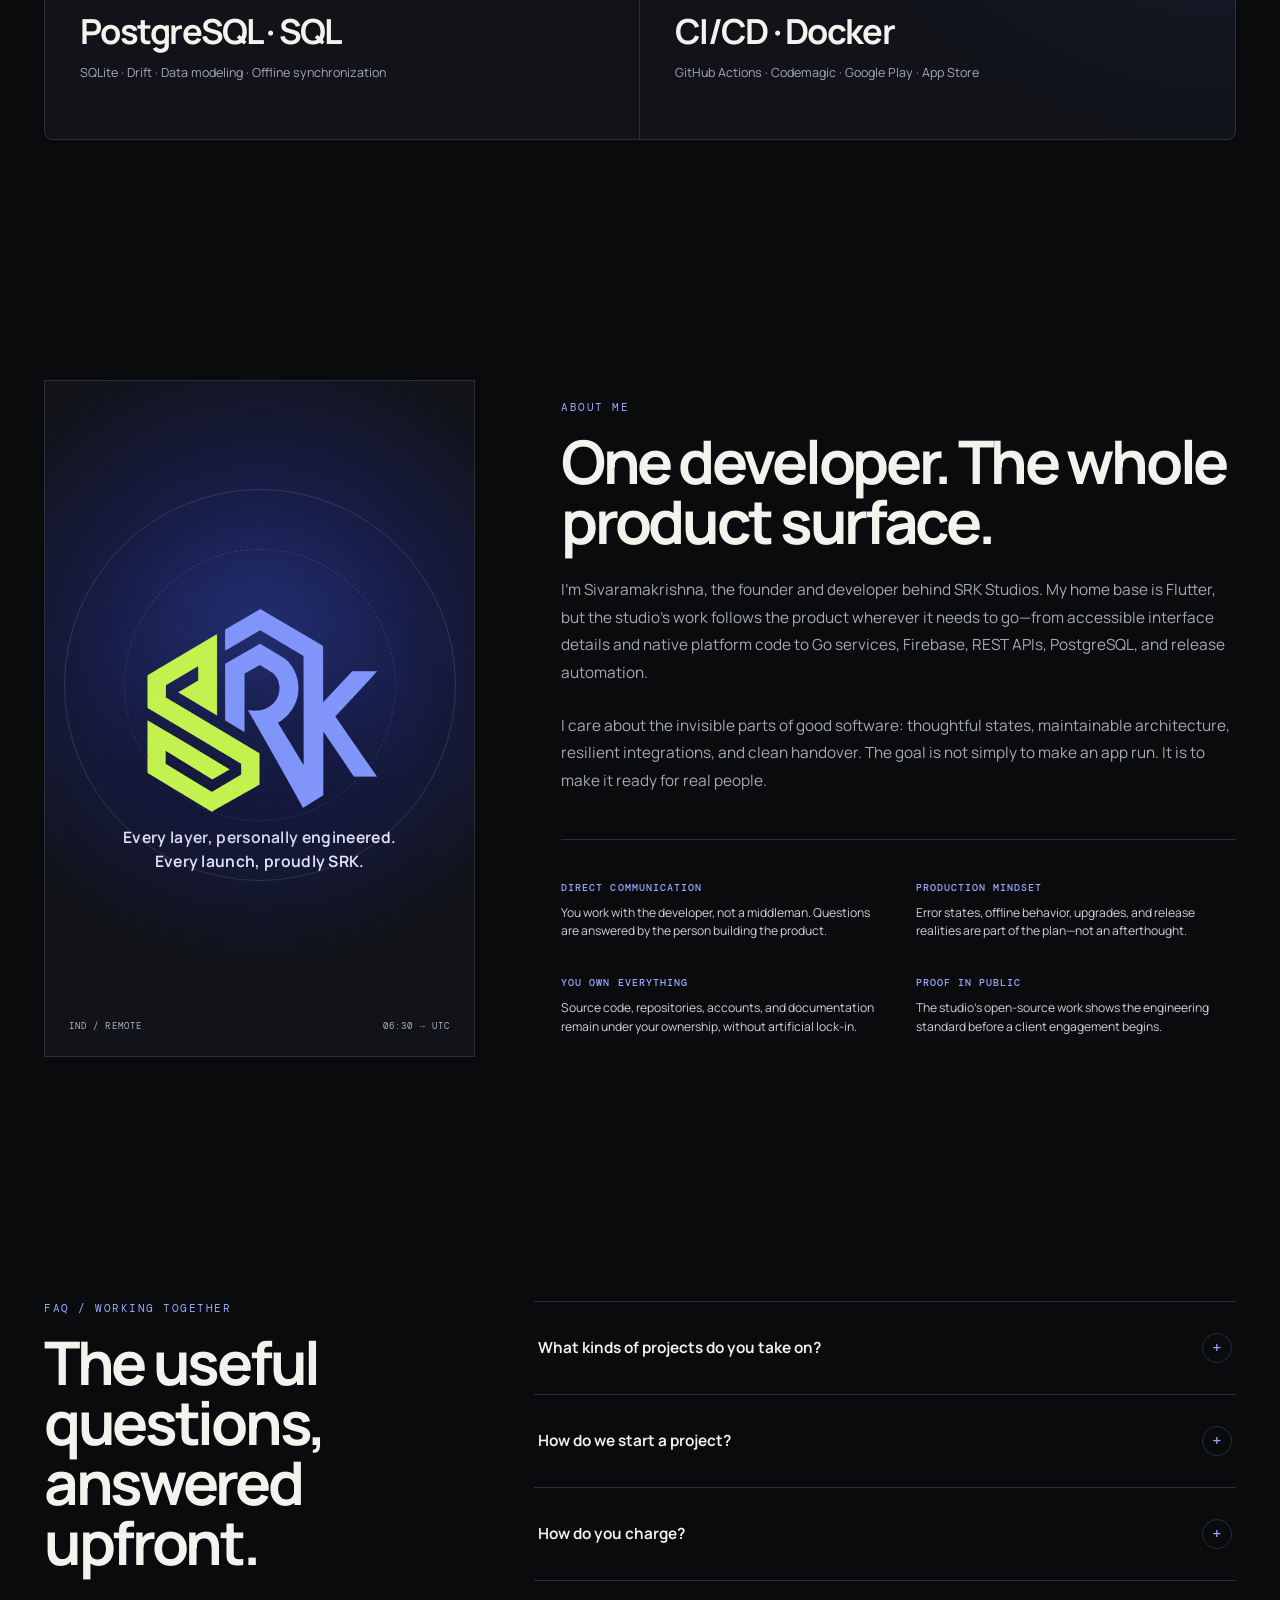
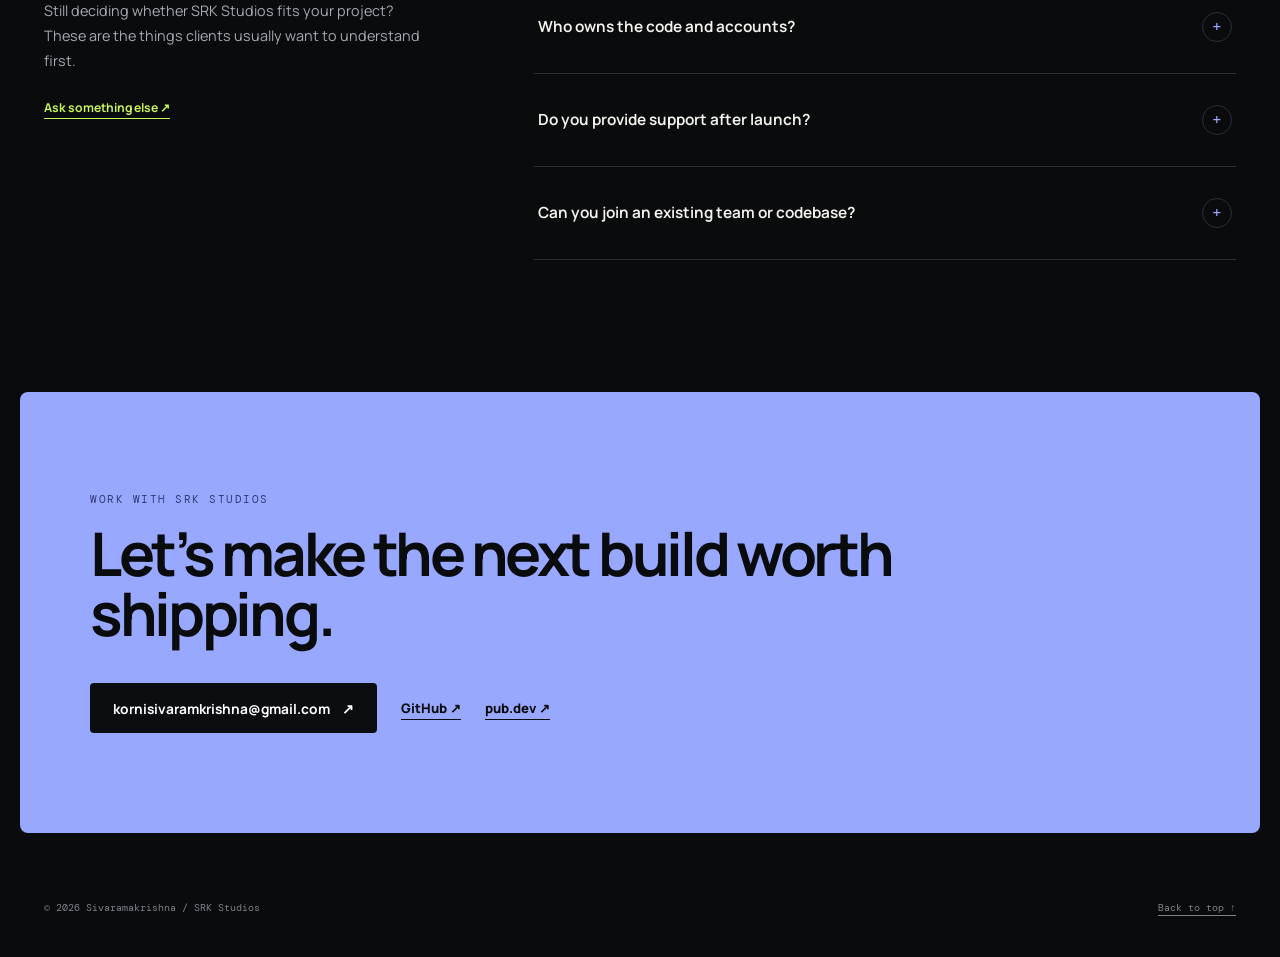
==== commit e09005ad: "feat: restore services process stack and FAQ content" ====
--- a/index.html
+++ b/index.html
@@ -57,6 +57,18 @@
           "founder": { "@id": "https://srkstudios.art/#person" },
           "email": "mailto:kornisivaramkrishna@gmail.com",
           "areaServed": "Worldwide",
+          "hasOfferCatalog": {
+            "@type": "OfferCatalog",
+            "name": "Mobile product development services",
+            "itemListElement": [
+              { "@type": "Offer", "itemOffered": { "@type": "Service", "name": "Flutter app development" } },
+              { "@type": "Offer", "itemOffered": { "@type": "Service", "name": "Startup MVP development" } },
+              { "@type": "Offer", "itemOffered": { "@type": "Service", "name": "Mobile UI and UX implementation" } },
+              { "@type": "Offer", "itemOffered": { "@type": "Service", "name": "Flutter plugin and native integration" } },
+              { "@type": "Offer", "itemOffered": { "@type": "Service", "name": "Application maintenance and upgrades" } },
+              { "@type": "Offer", "itemOffered": { "@type": "Service", "name": "App store release and deployment" } }
+            ]
+          },
           "sameAs": [
             "https://github.com/srkstudios",
             "https://pub.dev/publishers/srkstudios.art/packages"
@@ -85,6 +97,42 @@
           "applicationCategory": "LifestyleApplication",
           "description": "A home-services marketplace connecting customers in the United States with local professionals.",
           "creator": { "@id": "https://srkstudios.art/#person" }
+        },
+        {
+          "@type": "FAQPage",
+          "@id": "https://srkstudios.art/#faq",
+          "mainEntity": [
+            {
+              "@type": "Question",
+              "name": "What kinds of projects does SRK Studios take on?",
+              "acceptedAnswer": { "@type": "Answer", "text": "New Flutter products, startup MVPs, features for existing applications, full-stack mobile builds, custom plugin and native work, backend integrations, and modernization work for existing codebases." }
+            },
+            {
+              "@type": "Question",
+              "name": "How do we start a project?",
+              "acceptedAnswer": { "@type": "Answer", "text": "Email SRK Studios with a short description of the product, problem, or existing app. After focused follow-up questions and a discovery conversation, you receive a written scope covering milestones, timing, and cost." }
+            },
+            {
+              "@type": "Question",
+              "name": "How does SRK Studios charge?",
+              "acceptedAnswer": { "@type": "Answer", "text": "Well-defined work can be priced by milestone. Ongoing development, maintenance, and exploratory product work can use a weekly or hourly model. The structure is agreed in writing before development begins." }
+            },
+            {
+              "@type": "Question",
+              "name": "Who owns the code and accounts?",
+              "acceptedAnswer": { "@type": "Answer", "text": "The client owns the repositories, store listings, backend services, credentials, and documentation. SRK Studios aims for a clean handover without artificial lock-in." }
+            },
+            {
+              "@type": "Question",
+              "name": "Does SRK Studios provide support after launch?",
+              "acceptedAnswer": { "@type": "Answer", "text": "Yes. Support can include dependency and Flutter upgrades, OS compatibility work, production fixes, monitoring, performance improvements, and new feature iterations." }
+            },
+            {
+              "@type": "Question",
+              "name": "Can SRK Studios join an existing team or codebase?",
+              "acceptedAnswer": { "@type": "Answer", "text": "Yes. Sivaramakrishna can work alongside an internal team or other specialists, follow existing conventions and delivery processes, contribute through code review, and own a defined product or engineering area." }
+            }
+          ]
         }
       ]
     }
@@ -95,7 +143,7 @@
   <header class="site-header">
     <a class="brand" href="#top" aria-label="SRK Studios, home"><span class="brand-mark"><img src="/srk-logo-v2.png" alt=""></span><span>SRK Studios <small>by Sivaramakrishna</small></span></a>
     <nav aria-label="Primary navigation">
-      <a href="#work">Work</a><a href="#open-source">Open source</a><a href="#about">About</a>
+      <a href="#services">Services</a><a href="#work">Work</a><a href="#process">Process</a><a href="#about">About</a><a href="#faq">FAQ</a>
       <a class="nav-cta" href="mailto:kornisivaramkrishna@gmail.com">Let’s talk <span aria-hidden="true">↗</span></a>
     </nav>
   </header>
@@ -156,6 +204,21 @@
         <p>SRK Studios is where I take ownership of the full product journey: shaping the experience, building the mobile app and backend, preparing production infrastructure, and shipping to the stores.</p>
         <p>Clients work directly with the person designing the architecture and writing the code—no account-manager layer, no handoffs, and no ambiguity about ownership.</p>
         <a href="mailto:kornisivaramkrishna@gmail.com">Start a project with SRK Studios ↗</a>
+      </div>
+    </section>
+
+    <section class="section services" id="services">
+      <div class="section-heading reveal">
+        <div><p class="eyebrow">Services / What I build</p><h2>One studio for the entire product journey.</h2></div>
+        <p>From an early product idea to an app already serving users, SRK Studios can own a focused piece of the work or take responsibility for the complete build.</p>
+      </div>
+      <div class="services-grid">
+        <article class="service-card reveal"><div class="service-top"><span>01</span><i aria-hidden="true">↗</i></div><h3>App development</h3><p>End-to-end Flutter apps for Android and iOS—including architecture, state management, offline behavior, backend integration, and an interface that feels at home on both platforms.</p></article>
+        <article class="service-card reveal"><div class="service-top"><span>02</span><i aria-hidden="true">↗</i></div><h3>MVPs for startups</h3><p>Turn a product idea into a focused first release. I help shape the scope, build the essential experience, connect the systems behind it, and get it into real users’ hands.</p></article>
+        <article class="service-card reveal"><div class="service-top"><span>03</span><i aria-hidden="true">↗</i></div><h3>UI/UX implementation</h3><p>High-fidelity builds from Figma or existing design files, with responsive layouts, thoughtful motion, dark mode, accessibility, and the edge states that make a product feel complete.</p></article>
+        <article class="service-card reveal"><div class="service-top"><span>04</span><i aria-hidden="true">↗</i></div><h3>Plugins &amp; native integration</h3><p>Custom Flutter plugins and platform-channel work using Kotlin and Swift. My published pub.dev package reflects the same production mindset I bring to client integrations.</p></article>
+        <article class="service-card reveal"><div class="service-top"><span>05</span><i aria-hidden="true">↗</i></div><h3>Maintenance &amp; upgrades</h3><p>Flutter migrations, dependency upgrades, performance tuning, architectural cleanup, and careful modernization of codebases that need to become dependable and shippable again.</p></article>
+        <article class="service-card reveal"><div class="service-top"><span>06</span><i aria-hidden="true">↗</i></div><h3>Release &amp; store deployment</h3><p>Signing, store configuration, review requirements, CI/CD, staged rollout, and production monitoring—taking the build all the way to Google Play and the App Store.</p></article>
       </div>
     </section>
 
@@ -209,6 +272,19 @@
       </div>
     </section>
 
+    <section class="section process" id="process">
+      <div class="section-heading reveal">
+        <div><p class="eyebrow">Process / How we work together</p><h2>Visible progress. Clear decisions. No mystery layer.</h2></div>
+        <p>You communicate directly with the person designing the architecture and writing the code. Every phase ends with something concrete you can review.</p>
+      </div>
+      <ol class="process-list">
+        <li class="process-step reveal"><div class="step-marker"><span>01</span></div><div><h3>Discover</h3><p>We clarify the problem, users, priorities, constraints, and success criteria. You receive a practical scope with milestones, timing, and a clear pricing approach.</p></div></li>
+        <li class="process-step reveal"><div class="step-marker"><span>02</span></div><div><h3>Shape</h3><p>Flows, wireframes, and technical decisions make the product tangible before heavy development. Important assumptions are tested while changes are still inexpensive.</p></div></li>
+        <li class="process-step reveal"><div class="step-marker"><span>03</span></div><div><h3>Build</h3><p>Development happens in short, reviewable cycles. You see installable builds, working integrations, and honest trade-offs as the product grows—not only at the end.</p></div></li>
+        <li class="process-step reveal"><div class="step-marker"><span>04</span></div><div><h3>Launch</h3><p>I handle release preparation, store submission, production checks, documentation, and clean handover. Ongoing support is available when the product needs its next iteration.</p></div></li>
+      </ol>
+    </section>
+
     <section class="section open-source" id="open-source">
       <div class="package-panel reveal">
         <div class="package-intro">
@@ -223,6 +299,19 @@
           <button class="copy-btn" type="button" data-copy="dynamic_app_icon_changer: ^0.0.3">Copy dependency</button>
           <div class="feature-list"><span><i>✓</i> Scheduled icon changes</span><span><i>✓</i> Android + iOS support</span><span><i>✓</i> Automatic state recovery</span></div>
         </div>
+      </div>
+    </section>
+
+    <section class="section stack-section" id="stack">
+      <div class="section-heading reveal">
+        <div><p class="eyebrow">Capabilities / Technology</p><h2>A stack chosen around the product.</h2></div>
+        <p>I use proven tools across mobile, backend, data, and delivery—choosing what keeps the product maintainable rather than following whatever is fashionable this month.</p>
+      </div>
+      <div class="stack-board reveal">
+        <div class="stack-group"><span>Mobile</span><h3>Flutter · Dart</h3><p>Kotlin · Swift · Platform Channels · Riverpod · Bloc</p></div>
+        <div class="stack-group"><span>Backend</span><h3>Go · Node.js</h3><p>Python · Firebase · REST · GraphQL · Authentication</p></div>
+        <div class="stack-group"><span>Data</span><h3>PostgreSQL · SQL</h3><p>SQLite · Drift · Data modeling · Offline synchronization</p></div>
+        <div class="stack-group"><span>Delivery</span><h3>CI/CD · Docker</h3><p>GitHub Actions · Codemagic · Google Play · App Store</p></div>
       </div>
     </section>
 
@@ -233,12 +322,25 @@
           <p class="eyebrow">About me</p><h2>One developer. The whole product surface.</h2>
           <p>I’m Sivaramakrishna, the founder and developer behind SRK Studios. My home base is Flutter, but the studio’s work follows the product wherever it needs to go—from accessible interface details and native platform code to Go services, Firebase, REST APIs, PostgreSQL, and release automation.</p>
           <p>I care about the invisible parts of good software: thoughtful states, maintainable architecture, resilient integrations, and clean handover. The goal is not simply to make an app run. It is to make it ready for real people.</p>
-          <div class="skills-grid">
-            <div><span>Mobile</span><p>Flutter · Dart · Kotlin · Swift</p></div><div><span>Backend</span><p>Go · Node.js · Python · Firebase · REST</p></div>
-            <div><span>Data</span><p>PostgreSQL · SQL · SQLite · Data modeling</p></div><div><span>Product</span><p>UI implementation · Prototyping · Accessibility</p></div>
-            <div><span>Delivery</span><p>GitHub Actions · Codemagic · App stores</p></div><div><span>Engagement</span><p>Freelance builds · Product ownership · Support</p></div>
-          </div>
-        </div>
+          <div class="skills-grid studio-values">
+            <div><span>Direct communication</span><p>You work with the developer, not a middleman. Questions are answered by the person building the product.</p></div>
+            <div><span>Production mindset</span><p>Error states, offline behavior, upgrades, and release realities are part of the plan—not an afterthought.</p></div>
+            <div><span>You own everything</span><p>Source code, repositories, accounts, and documentation remain under your ownership, without artificial lock-in.</p></div>
+            <div><span>Proof in public</span><p>The studio’s open-source work shows the engineering standard before a client engagement begins.</p></div>
+          </div>
+        </div>
+      </div>
+    </section>
+
+    <section class="section faq-section" id="faq">
+      <div class="faq-intro reveal"><p class="eyebrow">FAQ / Working together</p><h2>The useful questions, answered upfront.</h2><p>Still deciding whether SRK Studios fits your project? These are the things clients usually want to understand first.</p><a href="mailto:kornisivaramkrishna@gmail.com">Ask something else ↗</a></div>
+      <div class="faq-list reveal">
+        <details><summary>What kinds of projects do you take on?<span aria-hidden="true">+</span></summary><p>New Flutter products, startup MVPs, features for existing applications, full-stack mobile builds, custom plugin and native work, backend integrations, and rescue or modernization work for codebases that have become difficult to ship.</p></details>
+        <details><summary>How do we start a project?<span aria-hidden="true">+</span></summary><p>Email <a href="mailto:kornisivaramkrishna@gmail.com">kornisivaramkrishna@gmail.com</a> with a short description of the product, problem, or existing app. I’ll reply with focused questions and arrange a discovery conversation. From there, you receive a written scope covering milestones, timing, and cost.</p></details>
+        <details><summary>How do you charge?<span aria-hidden="true">+</span></summary><p>Well-defined work can be priced by milestone. Ongoing development, maintenance, and exploratory product work can use a weekly or hourly model. The structure and expectations are agreed in writing before development begins.</p></details>
+        <details><summary>Who owns the code and accounts?<span aria-hidden="true">+</span></summary><p>You do. Repositories, store listings, backend services, credentials, and documentation should live under your ownership wherever possible. The goal is a clean handover with no artificial lock-in.</p></details>
+        <details><summary>Do you provide support after launch?<span aria-hidden="true">+</span></summary><p>Yes. Support can include dependency and Flutter upgrades, OS compatibility work, production fixes, monitoring, performance improvements, and new feature iterations—either on demand or through an ongoing arrangement.</p></details>
+        <details><summary>Can you join an existing team or codebase?<span aria-hidden="true">+</span></summary><p>Yes. I can work alongside an internal team or other specialists, follow the project’s existing conventions and delivery process, contribute through code reviews, and take ownership of a defined product or engineering area.</p></details>
       </div>
     </section>
 
--- a/styles.css
+++ b/styles.css
@@ -96,8 +96,17 @@
 .section { max-width: var(--max); margin: 0 auto; padding: 132px 24px; }
 .section-heading { display: grid; grid-template-columns: 1.2fr .8fr; align-items: end; gap: 70px; margin-bottom: 58px; }
 .eyebrow { margin-bottom: 17px; color: var(--blue-soft); font-size: .68rem; letter-spacing: .14em; text-transform: uppercase; }
-.section-heading h2, .package-intro h2, .about-copy h2, .contact-section h2, .package-hero h1 { font-size: clamp(2.4rem, 4.7vw, 4.7rem); line-height: 1; letter-spacing: -.055em; }
+.section-heading h2, .package-intro h2, .about-copy h2, .faq-intro h2, .contact-section h2, .package-hero h1 { font-size: clamp(2.4rem, 4.7vw, 4.7rem); line-height: 1; letter-spacing: -.055em; }
 .section-heading > p { color: var(--muted); font-size: .96rem; line-height: 1.75; max-width: 460px; }
+.services { padding-top: 112px; }
+.services-grid { display: grid; grid-template-columns: repeat(3,1fr); gap: 12px; }
+.service-card { min-height: 330px; display: flex; flex-direction: column; padding: 30px; border: 1px solid var(--line); border-radius: 8px; background: linear-gradient(145deg, rgba(255,255,255,.025), transparent 55%), var(--surface); transition: transform .25s ease, border-color .25s ease, background .25s ease; }
+.service-card:hover { transform: translateY(-5px); border-color: #505665; background: var(--surface-2); }
+.service-top { display: flex; align-items: center; justify-content: space-between; color: var(--blue-soft); font: 500 .63rem "DM Mono", monospace; letter-spacing: .1em; }
+.service-top i { width: 31px; height: 31px; display: grid; place-items: center; border: 1px solid var(--line); border-radius: 50%; color: var(--muted); font-style: normal; transition: color .2s ease, border-color .2s ease, transform .2s ease; }
+.service-card:hover .service-top i { color: var(--lime); border-color: rgba(199,245,90,.5); transform: rotate(45deg); }
+.service-card h3 { margin-top: auto; padding-top: 64px; font-size: clamp(1.25rem,2vw,1.65rem); line-height: 1.12; letter-spacing: -.035em; }
+.service-card p { margin-top: 15px; color: var(--muted); font-size: .82rem; line-height: 1.72; }
 .work-grid { display: grid; grid-template-columns: 1fr 1fr; gap: 18px; }
 .project { display: grid; grid-template-rows: 320px auto; overflow: hidden; border: 1px solid var(--line); border-radius: 8px; background: var(--surface); }
 .project-featured { grid-column: 1 / -1; grid-template-columns: 1.12fr .88fr; grid-template-rows: auto; min-height: 530px; }
@@ -141,6 +150,16 @@
 .story-card b { display: block; font-size: 2rem; letter-spacing: -.07em; margin-bottom: 32px; }.story-card span { display: block; height: 7px; margin-top: 11px; background: #c5c3bd; }.story-card span:nth-of-type(2) { width: 76%; }.story-card span:nth-of-type(3) { width: 55%; }
 .story-card-back { left: calc(50% - 45px); top: 68px; z-index: 1; background: var(--orange); transform: rotate(9deg); }
 
+.process { padding-top: 105px; }
+.process-list { list-style: none; display: grid; grid-template-columns: repeat(4,1fr); border-top: 1px solid var(--line); border-bottom: 1px solid var(--line); }
+.process-step { min-height: 340px; padding: 0 28px 34px; border-right: 1px solid var(--line); }
+.process-step:first-child { padding-left: 0; }.process-step:last-child { padding-right: 0; border-right: 0; }
+.step-marker { height: 92px; display: flex; align-items: flex-start; position: relative; padding-top: 28px; }
+.step-marker::before { content: ""; width: 9px; height: 9px; position: absolute; left: 0; top: -5px; border-radius: 50%; background: var(--lime); box-shadow: 0 0 0 7px rgba(199,245,90,.08); }
+.step-marker span { color: var(--blue-soft); font: 500 .68rem "DM Mono", monospace; letter-spacing: .1em; }
+.process-step h3 { font-size: 1.45rem; letter-spacing: -.035em; }
+.process-step p { margin-top: 16px; color: var(--muted); font-size: .82rem; line-height: 1.75; }
+
 .open-source { max-width: none; padding-left: max(24px, calc((100vw - var(--max)) / 2)); padding-right: max(24px, calc((100vw - var(--max)) / 2)); background: #111319; border-top: 1px solid var(--line); border-bottom: 1px solid var(--line); }
 .package-panel { max-width: var(--max); margin: auto; display: grid; grid-template-columns: 1.05fr .95fr; gap: 85px; align-items: center; }
 .package-intro > p:not(.eyebrow) { max-width: 650px; margin-top: 26px; color: var(--muted); font-size: .96rem; line-height: 1.8; }.package-intro code { color: var(--lime); font-size: .82em; }
@@ -150,6 +169,14 @@
 .install-card pre { margin: 28px 0 20px; padding: 22px; overflow-x: auto; border: 1px solid #252933; color: #d6dae3; background: #121419; font-size: .72rem; line-height: 1.8; }
 .copy-btn { width: 100%; height: 44px; border: 0; border-radius: 3px; color: #080a0b; background: var(--lime); font-family: "Manrope",sans-serif; font-size: .78rem; font-weight: 800; cursor: pointer; }
 .copy-btn:hover { background: #d8ff7c; }.feature-list { display: grid; gap: 12px; margin-top: 25px; color: #aeb2bc; font-size: .75rem; }.feature-list i { color: var(--lime); font-style: normal; margin-right: 8px; }
+
+.stack-section { padding-bottom: 108px; }
+.stack-board { display: grid; grid-template-columns: 1fr 1fr; border: 1px solid var(--line); border-radius: 8px; overflow: hidden; background: radial-gradient(circle at 100% 0, rgba(73,103,255,.14), transparent 38%), var(--surface); }
+.stack-group { min-height: 230px; padding: 35px; border-right: 1px solid var(--line); border-bottom: 1px solid var(--line); }
+.stack-group:nth-child(2n) { border-right: 0; }.stack-group:nth-last-child(-n+2) { border-bottom: 0; }
+.stack-group > span { color: var(--blue-soft); font: 500 .64rem "DM Mono", monospace; letter-spacing: .12em; text-transform: uppercase; }
+.stack-group h3 { margin-top: 48px; font-size: clamp(1.55rem,2.7vw,2.5rem); line-height: 1; letter-spacing: -.05em; }
+.stack-group p { margin-top: 15px; color: var(--muted); font-size: .78rem; line-height: 1.65; }
 
 .about-grid { display: grid; grid-template-columns: .78fr 1.22fr; gap: 86px; align-items: stretch; }
 .portrait-card { min-height: 560px; display: flex; flex-direction: column; justify-content: space-between; position: relative; overflow: hidden; padding: 24px; border: 1px solid var(--line); background: radial-gradient(circle at 50% 40%, #28327e 0%, #171d46 35%, #111319 68%); }
@@ -161,6 +188,18 @@
 .portrait-footer { display: flex; justify-content: space-between; position: relative; z-index: 2; color: #aeb2c4; font-size: .56rem; letter-spacing: .12em; }
 .about-copy { padding: 20px 0; }.about-copy > p:not(.eyebrow) { margin-top: 25px; color: var(--muted); font-size: .96rem; line-height: 1.8; }
 .skills-grid { display: grid; grid-template-columns: 1fr 1fr; gap: 28px 34px; margin-top: 44px; padding-top: 34px; border-top: 1px solid var(--line); }.skills-grid span { color: var(--blue-soft); font: 500 .64rem "DM Mono", monospace; text-transform: uppercase; letter-spacing: .1em; }.skills-grid p { margin-top: 8px; color: #d0d3da; font-size: .76rem; line-height: 1.55; }
+.faq-section { display: grid; grid-template-columns: .72fr 1.28fr; gap: 95px; align-items: start; padding-top: 112px; }
+.faq-intro { position: sticky; top: 116px; }
+.faq-intro > p:not(.eyebrow) { max-width: 430px; margin-top: 25px; color: var(--muted); font-size: .9rem; line-height: 1.75; }
+.faq-intro > a { display: inline-block; margin-top: 26px; color: var(--lime); font-size: .76rem; font-weight: 700; text-underline-offset: 6px; }
+.faq-list { border-top: 1px solid var(--line); }
+.faq-list details { border-bottom: 1px solid var(--line); }
+.faq-list summary { min-height: 92px; display: flex; align-items: center; justify-content: space-between; gap: 25px; padding: 22px 4px; cursor: pointer; list-style: none; font-size: .96rem; font-weight: 650; line-height: 1.4; }
+.faq-list summary::-webkit-details-marker { display: none; }
+.faq-list summary span { flex: 0 0 auto; width: 30px; height: 30px; display: grid; place-items: center; border: 1px solid var(--line); border-radius: 50%; color: var(--blue-soft); font: 400 1rem "DM Mono", monospace; transition: transform .2s ease, color .2s ease; }
+.faq-list details[open] summary span { color: var(--lime); transform: rotate(45deg); }
+.faq-list details > p { max-width: 680px; padding: 0 54px 28px 4px; color: var(--muted); font-size: .84rem; line-height: 1.8; }
+.faq-list details > p a { color: var(--ink); text-underline-offset: 4px; }
 .contact-section { max-width: var(--max); margin: 0 auto 24px; padding: 100px 70px; border-radius: 8px; color: #090b0d; background: var(--blue-soft); }
 .contact-section .eyebrow { color: #303b77; }.contact-section h2 { max-width: 900px; }
 .contact-actions { display: flex; align-items: center; flex-wrap: wrap; gap: 24px; margin-top: 40px; }.button-light { background: #0b0d10; color: #fff; }.text-link { font-size: .82rem; font-weight: 800; text-underline-offset: 6px; }
@@ -184,13 +223,13 @@
   nav > a:not(.nav-cta) { display: none; }
   .hero { grid-template-columns: 1fr; padding-top: 70px; }.hero-copy { text-align: center; }.hero-lede { margin-inline: auto; }.hero-actions { justify-content: center; }.hero-visual { min-height: 580px; max-width: 610px; width: 100%; margin: auto; }.code-window { left: 2%; }
   .studio-intro { grid-template-columns: .2fr .8fr; }.studio-copy { grid-column: 2; }
-  .section-heading,.package-panel,.about-grid,.package-hero-grid { grid-template-columns: 1fr; }.section-heading { gap: 24px; }.project-featured { grid-template-columns: 1fr; grid-template-rows: 500px auto; }.project-featured .project-visual { border-right: 0; border-bottom: 1px solid var(--line); }.package-panel,.about-grid { gap: 55px; }.portrait-card { min-height: 460px; }.feature-grid { grid-template-columns: 1fr 1fr; }
+  .section-heading,.package-panel,.about-grid,.package-hero-grid,.faq-section { grid-template-columns: 1fr; }.section-heading { gap: 24px; }.services-grid,.process-list { grid-template-columns: 1fr 1fr; }.process-step:nth-child(2) { border-right: 0; }.process-step:nth-child(-n+2) { border-bottom: 1px solid var(--line); }.project-featured { grid-template-columns: 1fr; grid-template-rows: 500px auto; }.project-featured .project-visual { border-right: 0; border-bottom: 1px solid var(--line); }.package-panel,.about-grid { gap: 55px; }.portrait-card { min-height: 460px; }.feature-grid { grid-template-columns: 1fr 1fr; }.faq-section { gap: 48px; }.faq-intro { position: static; }.faq-intro > p:not(.eyebrow) { max-width: 650px; }
 }
 @media (max-width: 680px) {
   .site-header { height: 68px; }.brand > span:last-child { display: flex; font-size: .8rem; }.brand small { display: none; }.nav-cta { padding: 9px 13px !important; }
   main,.package-main { padding-top: 68px; }.hero { min-height: auto; padding: 66px 20px 50px; gap: 32px; }.hero h1 { font-size: clamp(3rem, 14vw, 4.7rem); }.hero-lede { font-size: .98rem; }.proof-list { margin-top: 43px; }.proof-list li { padding-top: 16px; }.proof-list li + li { padding-left: 9px; }.proof-list span { display: none; }.proof-list strong { font-size: .68rem; }
   .hero-visual { min-height: 470px; transform: scale(.86); margin: -35px 0; }.orbit-one { width: 430px; height: 430px; }.orbit-two { width: 330px; height: 330px; }.phone-shell { width: 240px; min-height: 480px; }.code-window { width: 270px; top: 70px; left: -9%; }.float-chip { display: none; }
-  .signal-strip { justify-content: flex-start; gap: 20px; overflow-x: auto; }.studio-intro { padding: 82px 20px 0; grid-template-columns: 1fr; gap: 25px; }.studio-copy { grid-column: auto; padding-top: 25px; }.section { padding: 90px 20px; }.work-grid { grid-template-columns: 1fr; }.project-featured { grid-column: auto; grid-template-rows: 380px auto; }.project { grid-template-rows: 270px auto; }.project-copy,.project-featured .project-copy { padding: 28px; }.project-meta { font-size: .56rem; }.project-links { margin-top: 4px; }.icon-a { left: 15%; }.icon-b { right: 15%; }.homigo-phone { width: 205px; min-height: 355px; padding-top: 42px; }.homigo-services span { padding: 10px; }.homigo-pin { width: 46px; height: 46px; }
+  .signal-strip { justify-content: flex-start; gap: 20px; overflow-x: auto; }.studio-intro { padding: 82px 20px 0; grid-template-columns: 1fr; gap: 25px; }.studio-copy { grid-column: auto; padding-top: 25px; }.section { padding: 90px 20px; }.services-grid,.process-list,.stack-board { grid-template-columns: 1fr; }.service-card { min-height: 285px; }.process-list { border-bottom: 0; }.process-step,.process-step:first-child,.process-step:last-child { min-height: 0; padding: 0 4px 42px; border-right: 0; border-bottom: 1px solid var(--line); }.process-step:nth-child(-n+2) { border-bottom: 1px solid var(--line); }.step-marker { height: 70px; }.stack-group,.stack-group:nth-child(2n),.stack-group:nth-last-child(-n+2) { min-height: 205px; border-right: 0; border-bottom: 1px solid var(--line); }.stack-group:last-child { border-bottom: 0; }.stack-group h3 { margin-top: 38px; }.work-grid { grid-template-columns: 1fr; }.project-featured { grid-column: auto; grid-template-rows: 380px auto; }.project { grid-template-rows: 270px auto; }.project-copy,.project-featured .project-copy { padding: 28px; }.project-meta { font-size: .56rem; }.project-links { margin-top: 4px; }.icon-a { left: 15%; }.icon-b { right: 15%; }.homigo-phone { width: 205px; min-height: 355px; padding-top: 42px; }.homigo-services span { padding: 10px; }.homigo-pin { width: 46px; height: 46px; }
   .metric-row { gap: 28px; }.metric-row strong { font-size: 1.35rem; }.install-card { box-shadow: 10px 10px 0 #1c2030; }.skills-grid { grid-template-columns: 1fr; }.contact-section { margin: 0 12px 12px; padding: 65px 24px; }.contact-actions { align-items: stretch; flex-direction: column; }.button-light { font-size: .7rem; padding-inline: 12px; }.contact-actions .text-link { padding: 5px; }.feature-grid { grid-template-columns: 1fr; }.package-hero { padding-top: 75px; }.package-actions .button { width: 100%; }
   footer { min-height: 90px; padding: 0 20px; gap: 20px; }
 }
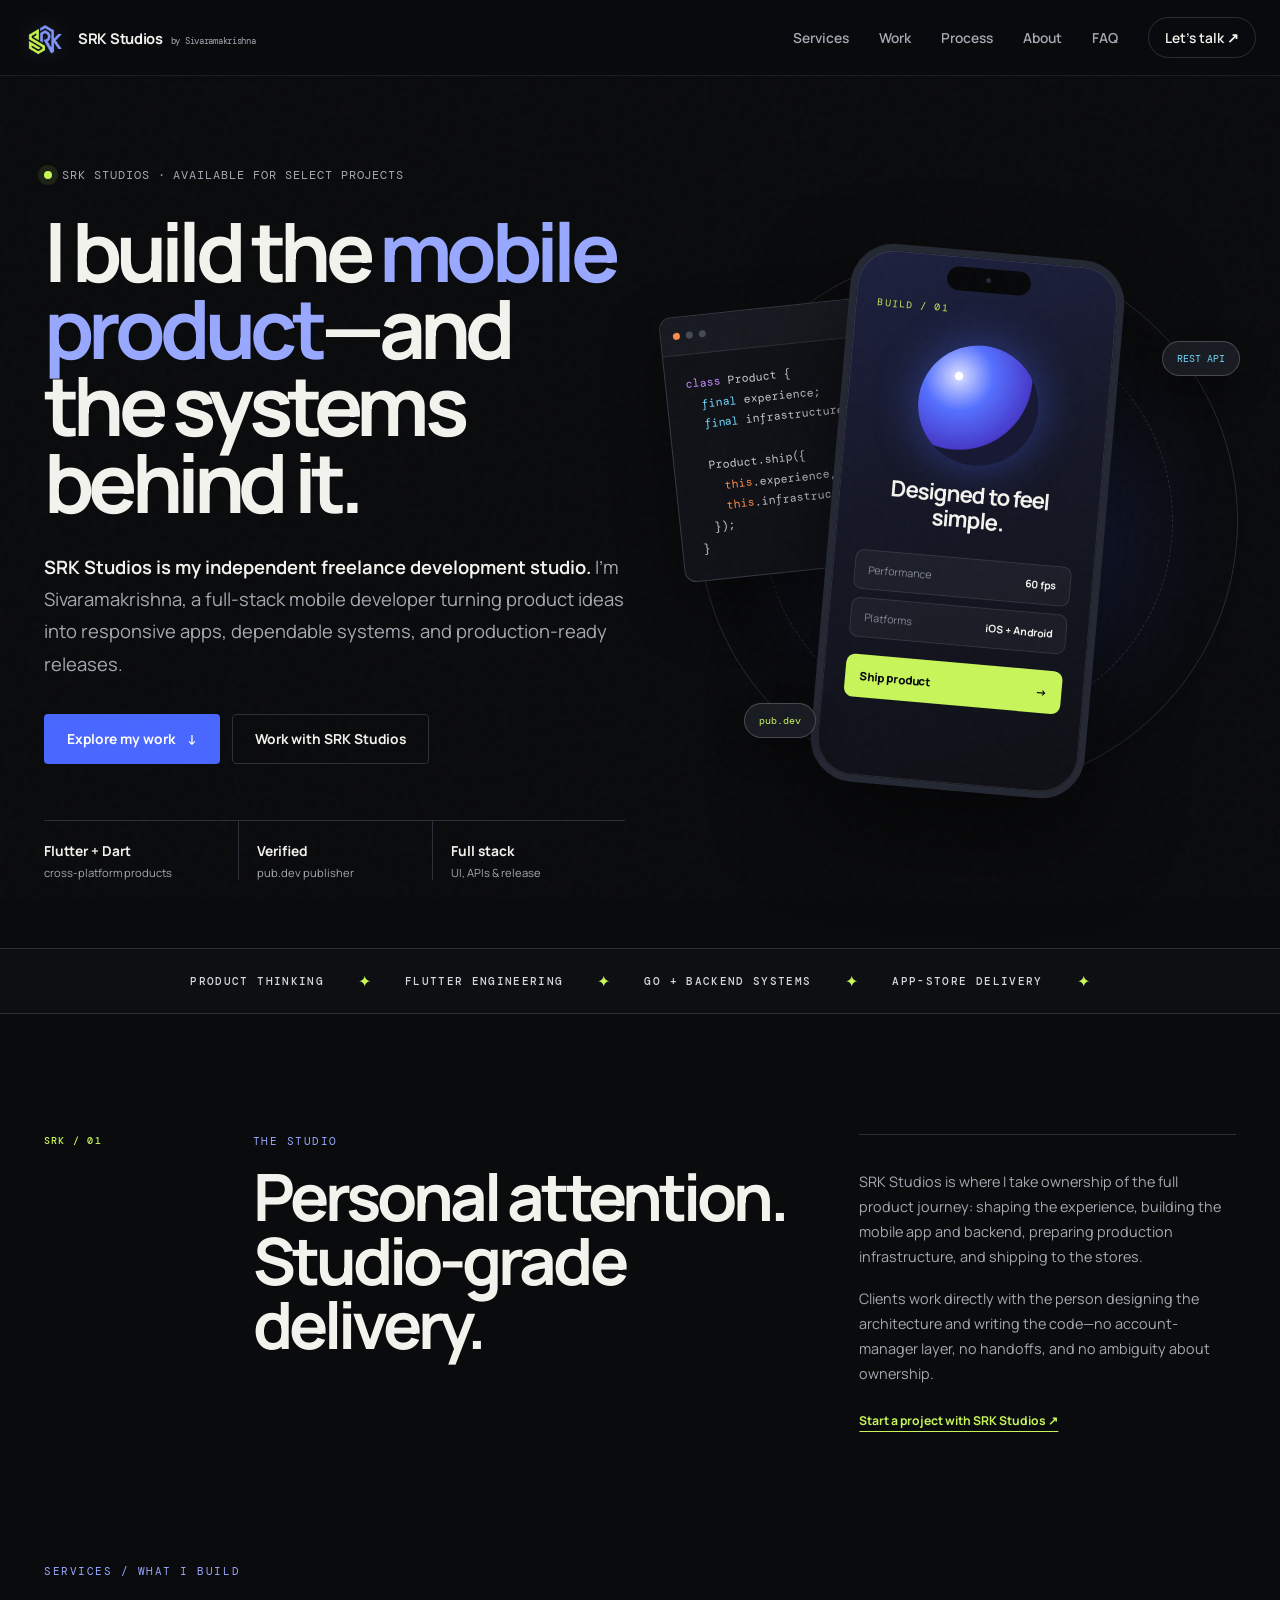
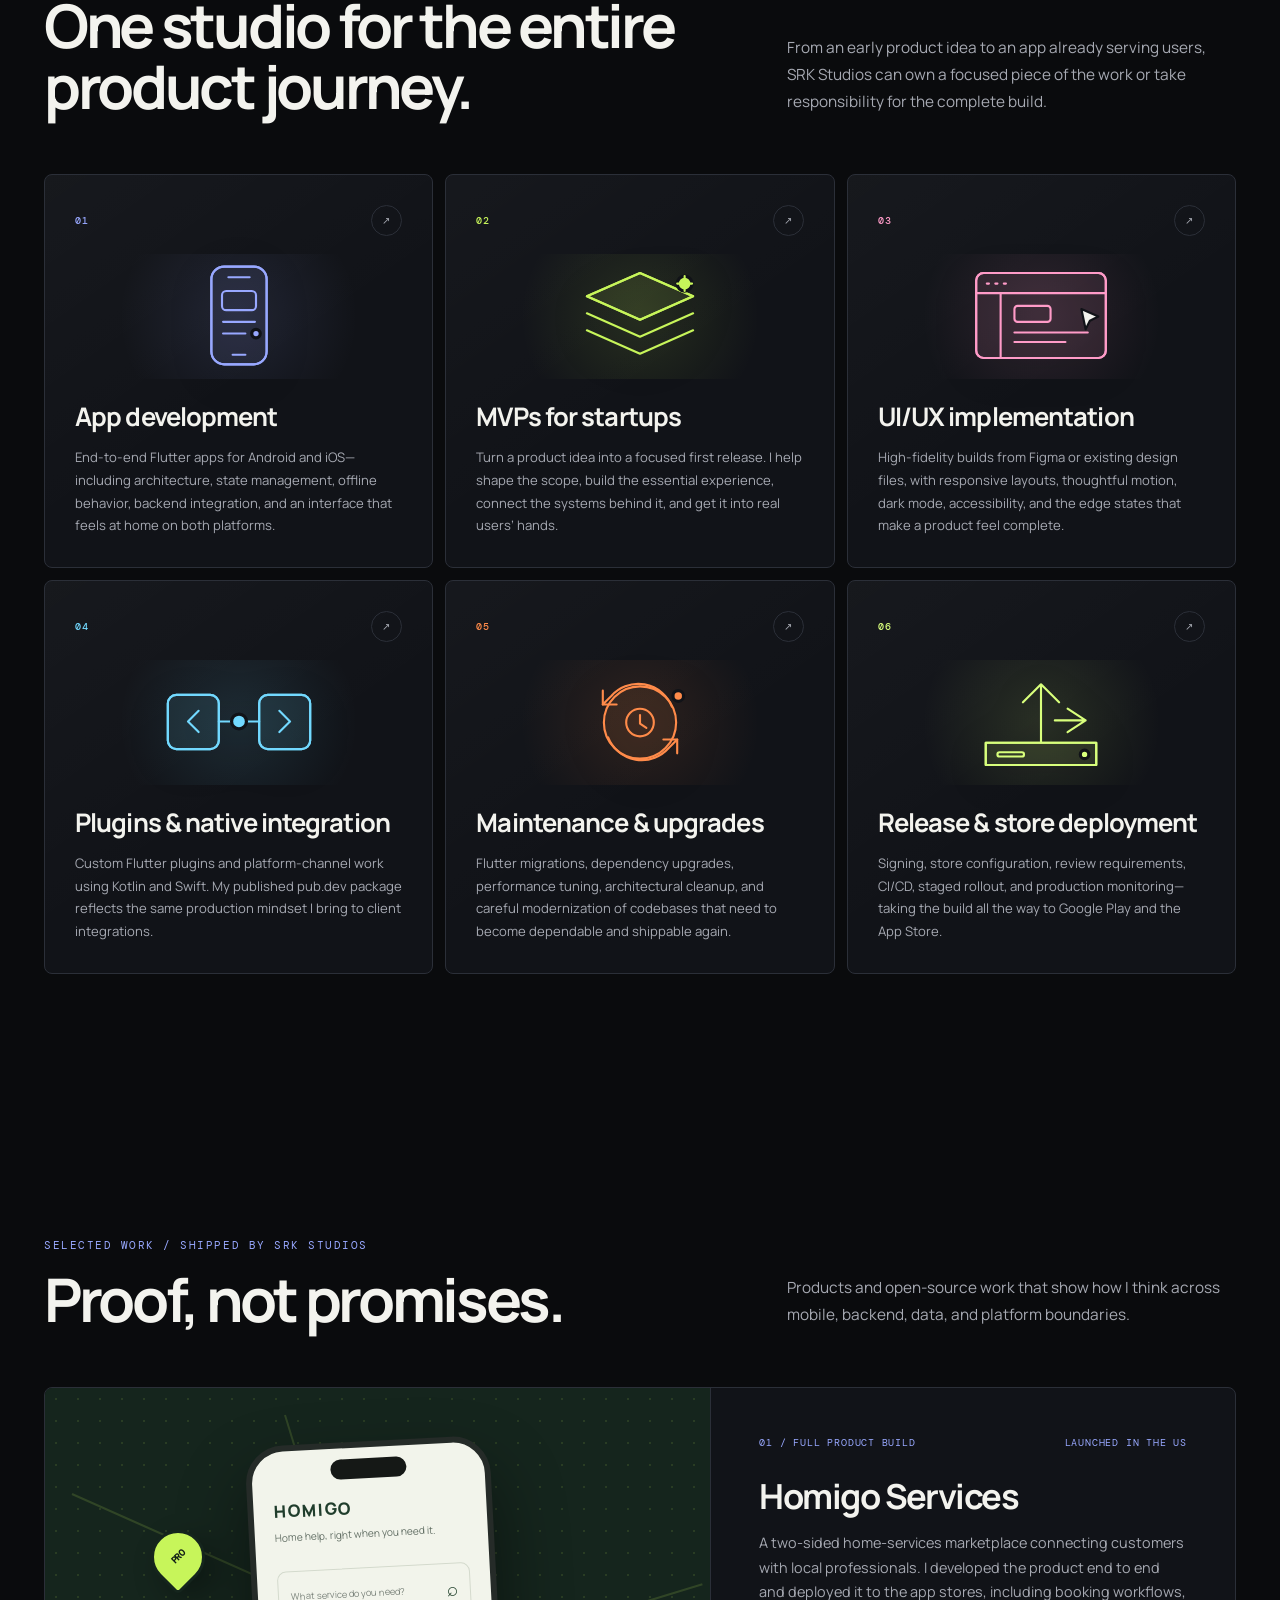
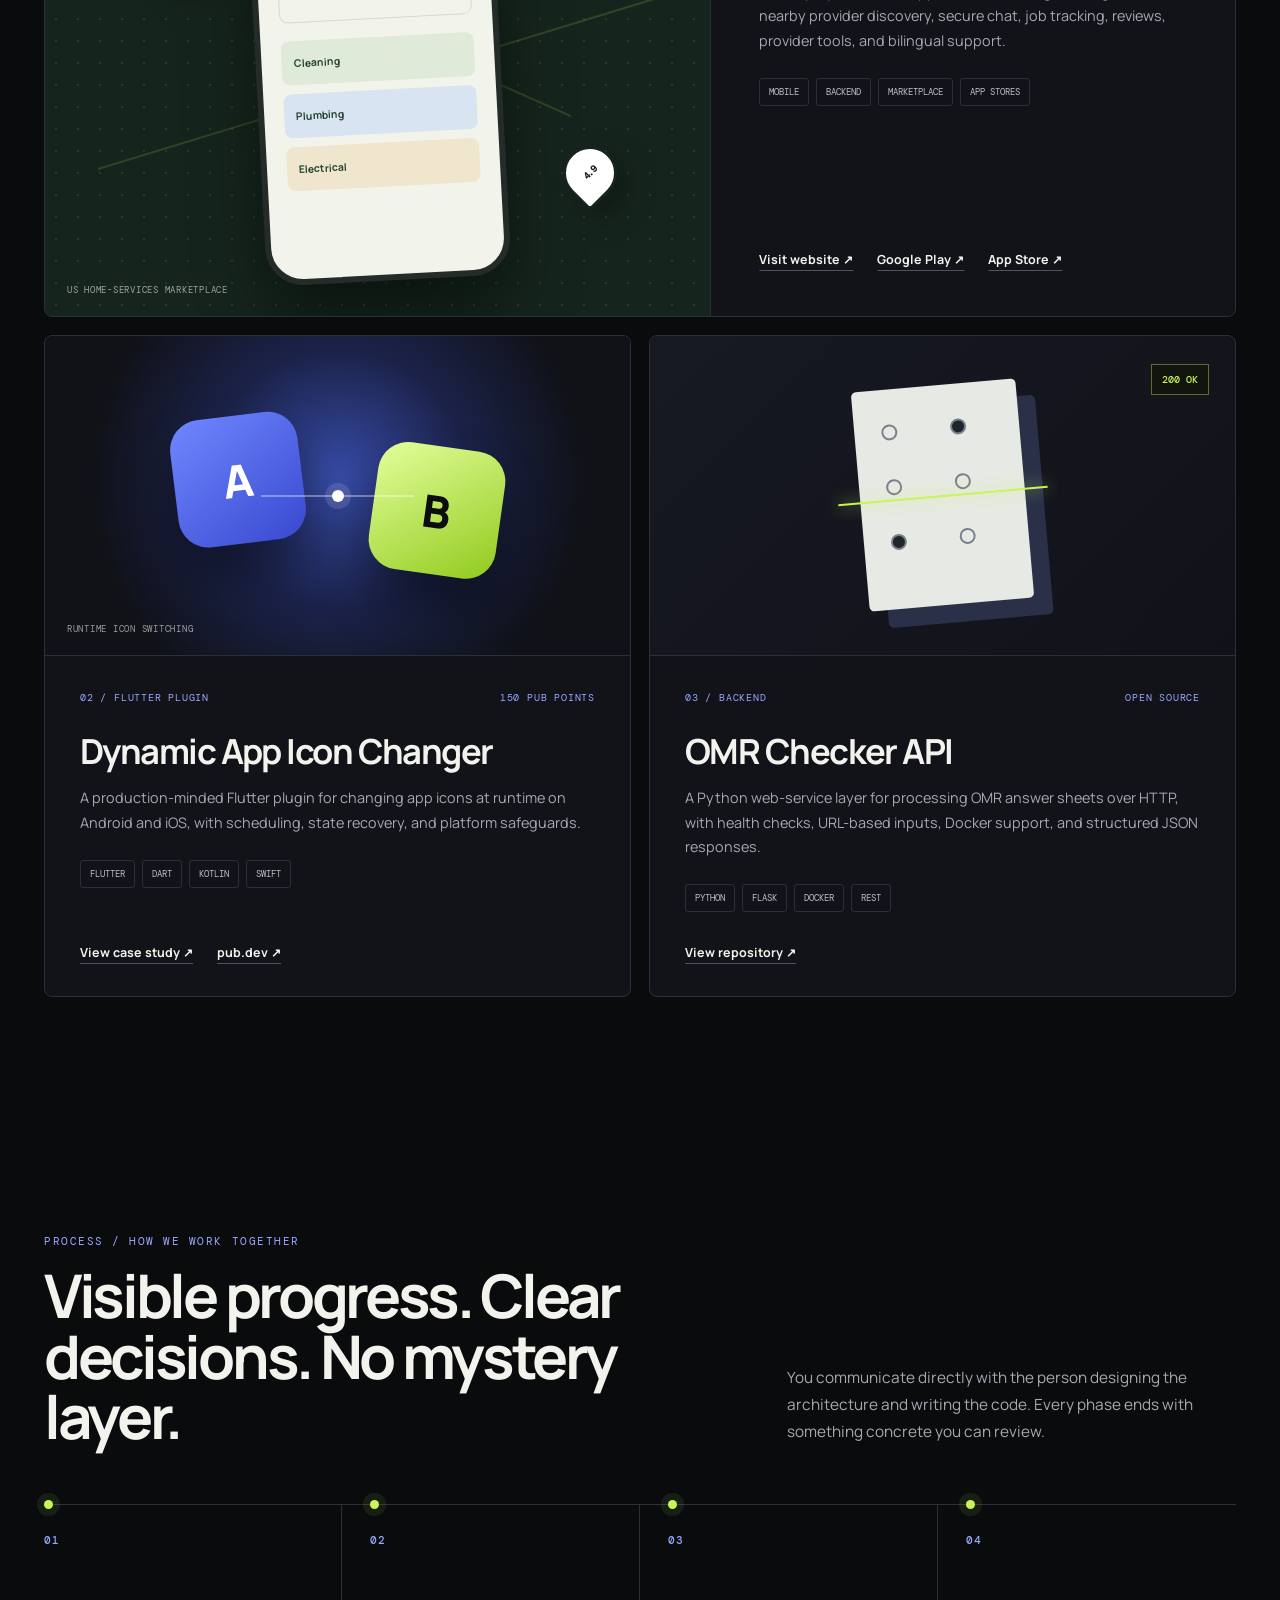
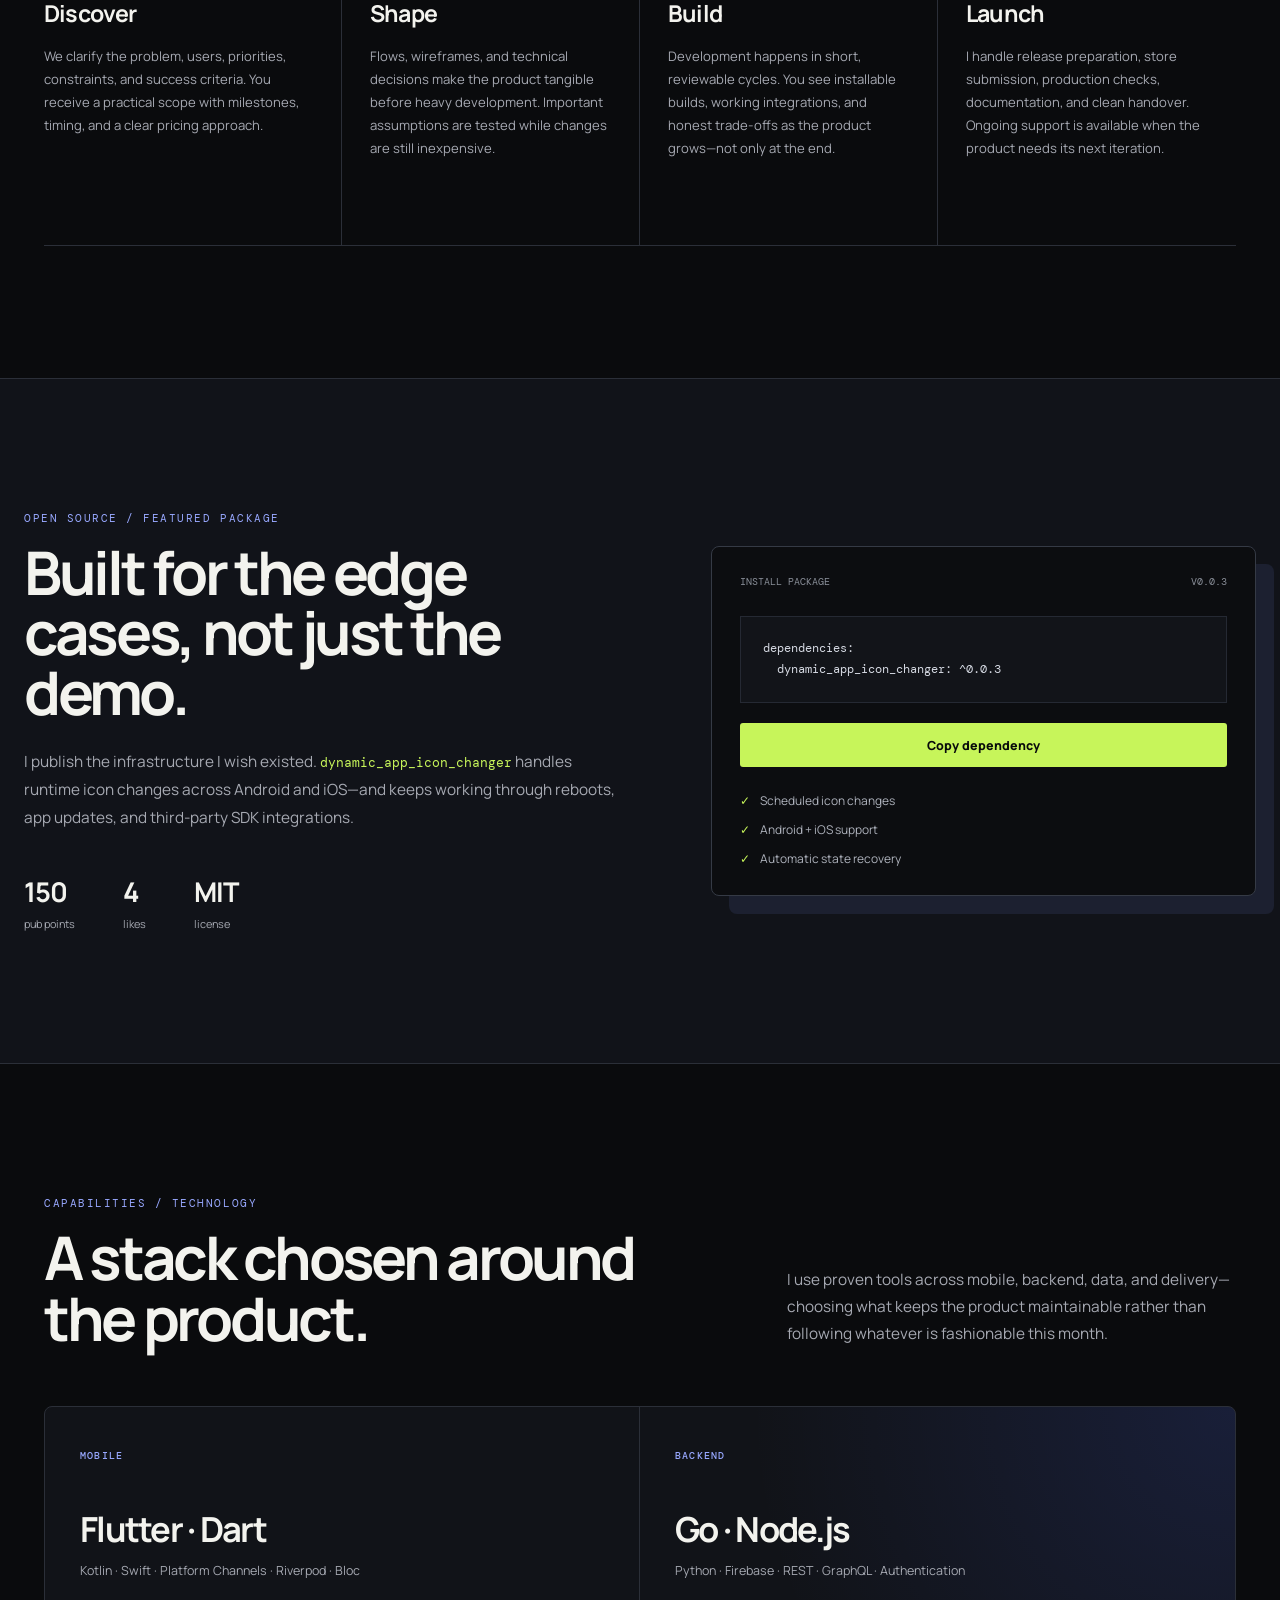
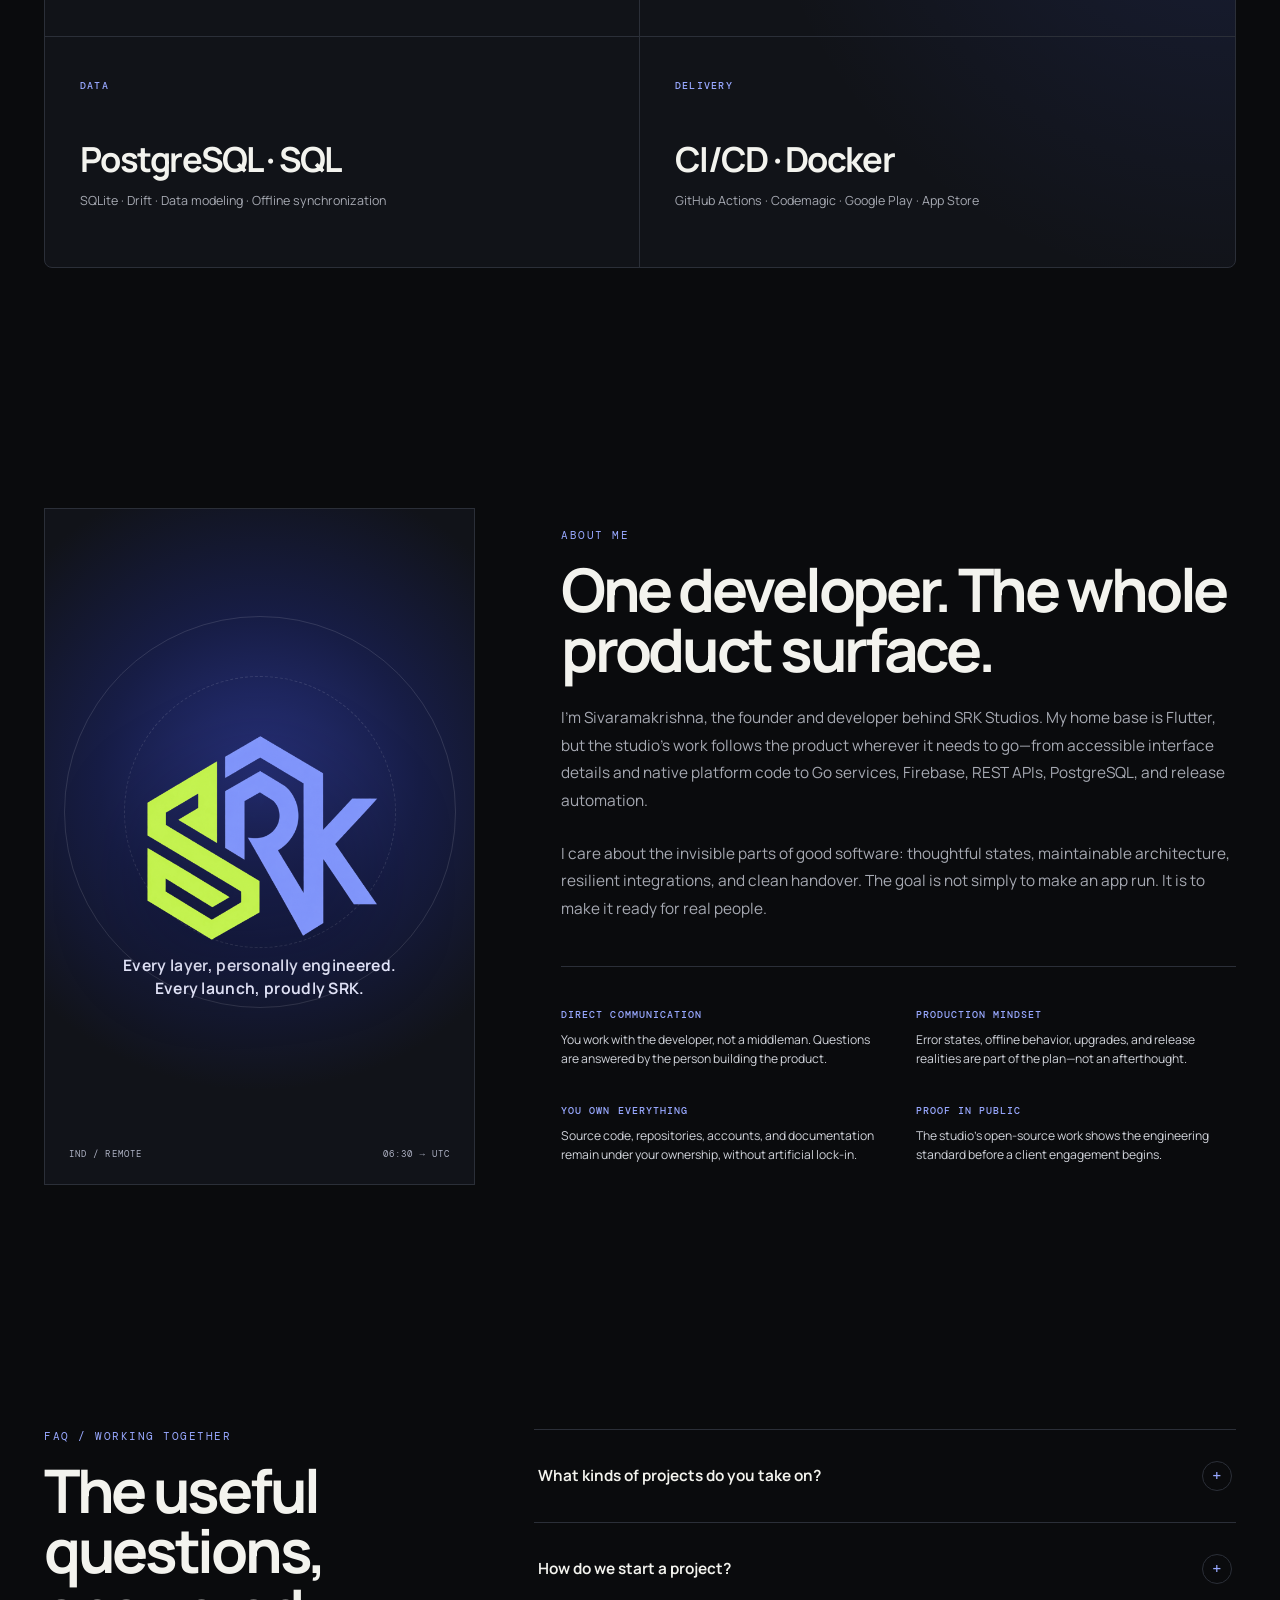
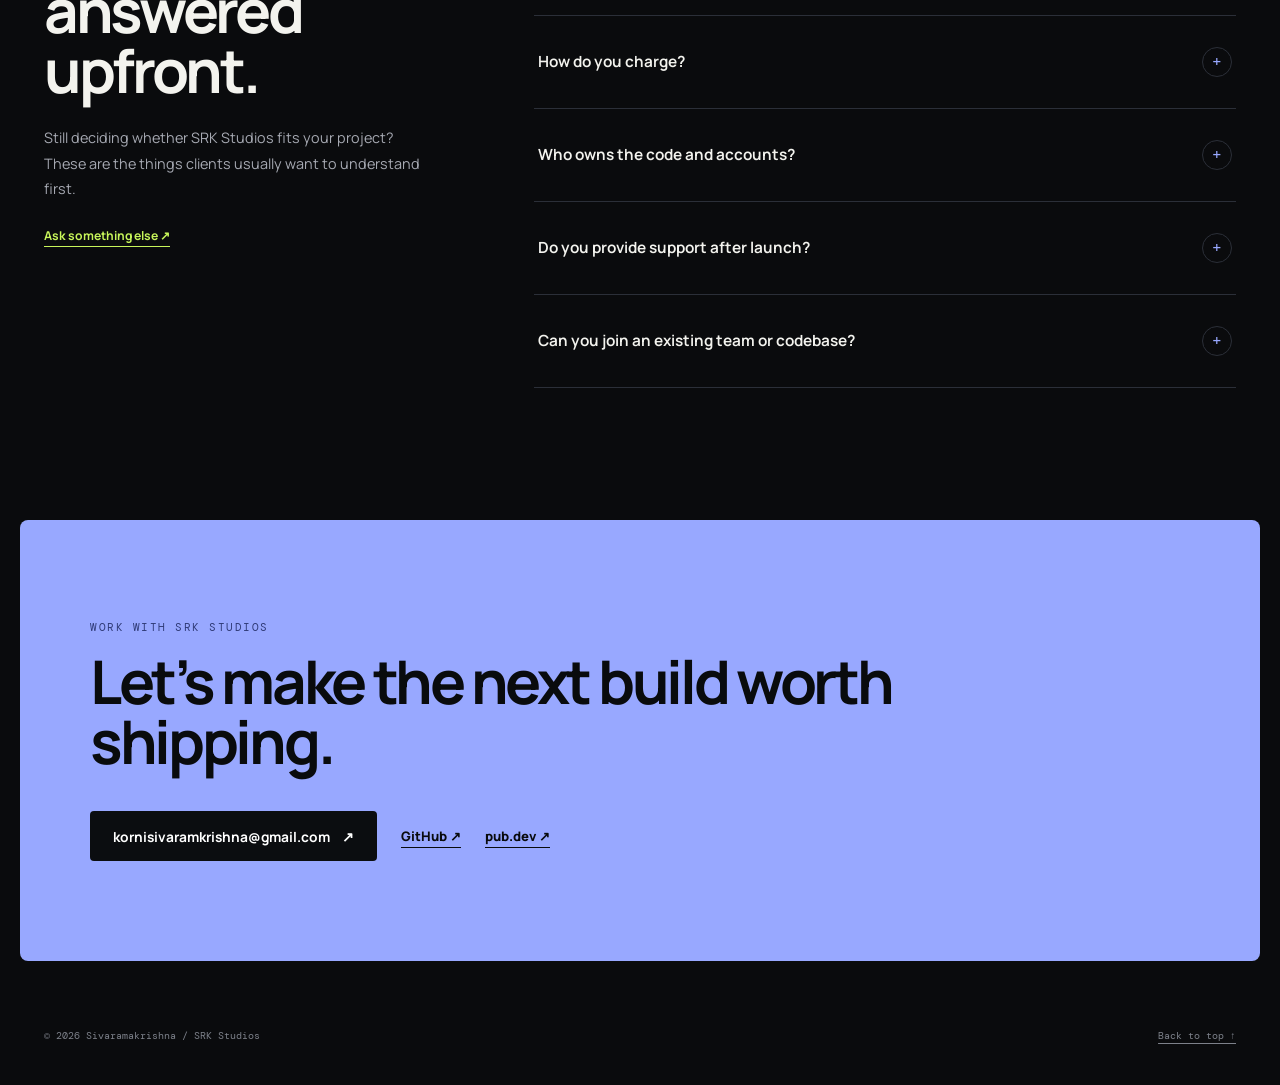
==== commit 773296c8: "feat: add service-specific card illustrations" ====
--- a/index.html
+++ b/index.html
@@ -213,12 +213,36 @@
         <p>From an early product idea to an app already serving users, SRK Studios can own a focused piece of the work or take responsibility for the complete build.</p>
       </div>
       <div class="services-grid">
-        <article class="service-card reveal"><div class="service-top"><span>01</span><i aria-hidden="true">↗</i></div><h3>App development</h3><p>End-to-end Flutter apps for Android and iOS—including architecture, state management, offline behavior, backend integration, and an interface that feels at home on both platforms.</p></article>
-        <article class="service-card reveal"><div class="service-top"><span>02</span><i aria-hidden="true">↗</i></div><h3>MVPs for startups</h3><p>Turn a product idea into a focused first release. I help shape the scope, build the essential experience, connect the systems behind it, and get it into real users’ hands.</p></article>
-        <article class="service-card reveal"><div class="service-top"><span>03</span><i aria-hidden="true">↗</i></div><h3>UI/UX implementation</h3><p>High-fidelity builds from Figma or existing design files, with responsive layouts, thoughtful motion, dark mode, accessibility, and the edge states that make a product feel complete.</p></article>
-        <article class="service-card reveal"><div class="service-top"><span>04</span><i aria-hidden="true">↗</i></div><h3>Plugins &amp; native integration</h3><p>Custom Flutter plugins and platform-channel work using Kotlin and Swift. My published pub.dev package reflects the same production mindset I bring to client integrations.</p></article>
-        <article class="service-card reveal"><div class="service-top"><span>05</span><i aria-hidden="true">↗</i></div><h3>Maintenance &amp; upgrades</h3><p>Flutter migrations, dependency upgrades, performance tuning, architectural cleanup, and careful modernization of codebases that need to become dependable and shippable again.</p></article>
-        <article class="service-card reveal"><div class="service-top"><span>06</span><i aria-hidden="true">↗</i></div><h3>Release &amp; store deployment</h3><p>Signing, store configuration, review requirements, CI/CD, staged rollout, and production monitoring—taking the build all the way to Google Play and the App Store.</p></article>
+        <article class="service-card reveal">
+          <div class="service-top"><span>01</span><i aria-hidden="true">↗</i></div>
+          <div class="service-visual" aria-hidden="true"><svg viewBox="0 0 160 105"><rect class="visual-fill" x="54" y="6" width="52" height="92" rx="12"/><rect x="54" y="6" width="52" height="92" rx="12"/><path d="M70 16h20M74 89h12"/><rect x="64" y="29" width="32" height="18" rx="4"/><path d="M65 58h30M65 69h21"/><circle class="visual-dot" cx="96" cy="69" r="4"/></svg></div>
+          <h3>App development</h3><p>End-to-end Flutter apps for Android and iOS—including architecture, state management, offline behavior, backend integration, and an interface that feels at home on both platforms.</p>
+        </article>
+        <article class="service-card reveal">
+          <div class="service-top"><span>02</span><i aria-hidden="true">↗</i></div>
+          <div class="service-visual" aria-hidden="true"><svg viewBox="0 0 160 105"><path class="visual-fill" d="m80 12 50 22-50 22-50-22z"/><path d="m80 12 50 22-50 22-50-22zM30 50l50 22 50-22M30 66l50 22 50-22"/><circle class="visual-dot" cx="122" cy="22" r="7"/><path d="M122 15v14M115 22h14"/></svg></div>
+          <h3>MVPs for startups</h3><p>Turn a product idea into a focused first release. I help shape the scope, build the essential experience, connect the systems behind it, and get it into real users’ hands.</p>
+        </article>
+        <article class="service-card reveal">
+          <div class="service-top"><span>03</span><i aria-hidden="true">↗</i></div>
+          <div class="service-visual" aria-hidden="true"><svg viewBox="0 0 160 105"><rect class="visual-fill" x="19" y="12" width="122" height="80" rx="7"/><rect x="19" y="12" width="122" height="80" rx="7"/><path d="M19 31h122M42 31v61M29 22h2M37 22h2M45 22h2"/><rect x="55" y="43" width="34" height="15" rx="3"/><path d="M55 68h69M55 77h48"/><path class="visual-cursor" d="m118 46 16 7-8 4-4 8z"/></svg></div>
+          <h3>UI/UX implementation</h3><p>High-fidelity builds from Figma or existing design files, with responsive layouts, thoughtful motion, dark mode, accessibility, and the edge states that make a product feel complete.</p>
+        </article>
+        <article class="service-card reveal">
+          <div class="service-top"><span>04</span><i aria-hidden="true">↗</i></div>
+          <div class="service-visual" aria-hidden="true"><svg viewBox="0 0 160 105"><rect class="visual-fill" x="13" y="27" width="48" height="51" rx="8"/><rect class="visual-fill" x="99" y="27" width="48" height="51" rx="8"/><rect x="13" y="27" width="48" height="51" rx="8"/><rect x="99" y="27" width="48" height="51" rx="8"/><path d="m42 42-10 10 10 10M118 42l10 10-10 10M61 52h38"/><circle class="visual-dot" cx="80" cy="52" r="7"/></svg></div>
+          <h3>Plugins &amp; native integration</h3><p>Custom Flutter plugins and platform-channel work using Kotlin and Swift. My published pub.dev package reflects the same production mindset I bring to client integrations.</p>
+        </article>
+        <article class="service-card reveal">
+          <div class="service-top"><span>05</span><i aria-hidden="true">↗</i></div>
+          <div class="service-visual" aria-hidden="true"><svg viewBox="0 0 160 105"><circle class="visual-fill" cx="80" cy="53" r="34"/><path d="M110 38a34 34 0 0 0-57-10l-8 8M50 67a34 34 0 0 0 57 10l8-8"/><path d="M45 23v13h13M115 82V69h-13"/><circle cx="80" cy="53" r="13"/><path d="M80 46v8l6 4"/><circle class="visual-dot" cx="116" cy="28" r="5"/></svg></div>
+          <h3>Maintenance &amp; upgrades</h3><p>Flutter migrations, dependency upgrades, performance tuning, architectural cleanup, and careful modernization of codebases that need to become dependable and shippable again.</p>
+        </article>
+        <article class="service-card reveal">
+          <div class="service-top"><span>06</span><i aria-hidden="true">↗</i></div>
+          <div class="service-visual" aria-hidden="true"><svg viewBox="0 0 160 105"><path class="visual-fill" d="M28 72h104v21H28z"/><path d="M28 72h104v21H28zM80 72V17M63 34l17-17 17 17"/><rect x="39" y="81" width="25" height="4" rx="2"/><circle class="visual-dot" cx="121" cy="83" r="4"/><path d="M93 51h29M105 40l17 11-17 11"/></svg></div>
+          <h3>Release &amp; store deployment</h3><p>Signing, store configuration, review requirements, CI/CD, staged rollout, and production monitoring—taking the build all the way to Google Play and the App Store.</p>
+        </article>
       </div>
     </section>
 
--- a/styles.css
+++ b/styles.css
@@ -100,12 +100,16 @@
 .section-heading > p { color: var(--muted); font-size: .96rem; line-height: 1.75; max-width: 460px; }
 .services { padding-top: 112px; }
 .services-grid { display: grid; grid-template-columns: repeat(3,1fr); gap: 12px; }
-.service-card { min-height: 330px; display: flex; flex-direction: column; padding: 30px; border: 1px solid var(--line); border-radius: 8px; background: linear-gradient(145deg, rgba(255,255,255,.025), transparent 55%), var(--surface); transition: transform .25s ease, border-color .25s ease, background .25s ease; }
+.service-card { --service-accent: var(--blue-soft); min-height: 380px; display: flex; flex-direction: column; padding: 30px; border: 1px solid var(--line); border-radius: 8px; background: linear-gradient(145deg, rgba(255,255,255,.025), transparent 55%), var(--surface); transition: transform .25s ease, border-color .25s ease, background .25s ease; }
+.service-card:nth-child(2) { --service-accent: var(--lime); }.service-card:nth-child(3) { --service-accent: #ff9bc8; }.service-card:nth-child(4) { --service-accent: #72d9ff; }.service-card:nth-child(5) { --service-accent: var(--orange); }.service-card:nth-child(6) { --service-accent: #d8ff7c; }
 .service-card:hover { transform: translateY(-5px); border-color: #505665; background: var(--surface-2); }
-.service-top { display: flex; align-items: center; justify-content: space-between; color: var(--blue-soft); font: 500 .63rem "DM Mono", monospace; letter-spacing: .1em; }
+.service-top { display: flex; align-items: center; justify-content: space-between; color: var(--service-accent); font: 500 .63rem "DM Mono", monospace; letter-spacing: .1em; }
 .service-top i { width: 31px; height: 31px; display: grid; place-items: center; border: 1px solid var(--line); border-radius: 50%; color: var(--muted); font-style: normal; transition: color .2s ease, border-color .2s ease, transform .2s ease; }
-.service-card:hover .service-top i { color: var(--lime); border-color: rgba(199,245,90,.5); transform: rotate(45deg); }
-.service-card h3 { margin-top: auto; padding-top: 64px; font-size: clamp(1.25rem,2vw,1.65rem); line-height: 1.12; letter-spacing: -.035em; }
+.service-card:hover .service-top i { color: var(--service-accent); border-color: currentColor; transform: rotate(45deg); }
+.service-visual { height: 125px; display: grid; place-items: center; margin: 18px 0 4px; border-radius: 6px; color: var(--service-accent); background: radial-gradient(circle at 50% 50%, color-mix(in srgb, var(--service-accent) 12%, transparent), transparent 68%); }
+.service-visual svg { width: min(170px,70%); height: 112px; overflow: visible; fill: none; stroke: currentColor; stroke-width: 2; stroke-linecap: round; stroke-linejoin: round; filter: drop-shadow(0 10px 22px rgba(0,0,0,.24)); }
+.service-visual .visual-fill { fill: currentColor; fill-opacity: .09; }.service-visual .visual-dot { fill: currentColor; stroke: var(--surface); stroke-width: 3; }.service-visual .visual-cursor { fill: var(--ink); stroke: var(--surface); stroke-width: 2; }
+.service-card h3 { margin-top: auto; padding-top: 20px; font-size: clamp(1.25rem,2vw,1.65rem); line-height: 1.12; letter-spacing: -.035em; }
 .service-card p { margin-top: 15px; color: var(--muted); font-size: .82rem; line-height: 1.72; }
 .work-grid { display: grid; grid-template-columns: 1fr 1fr; gap: 18px; }
 .project { display: grid; grid-template-rows: 320px auto; overflow: hidden; border: 1px solid var(--line); border-radius: 8px; background: var(--surface); }
